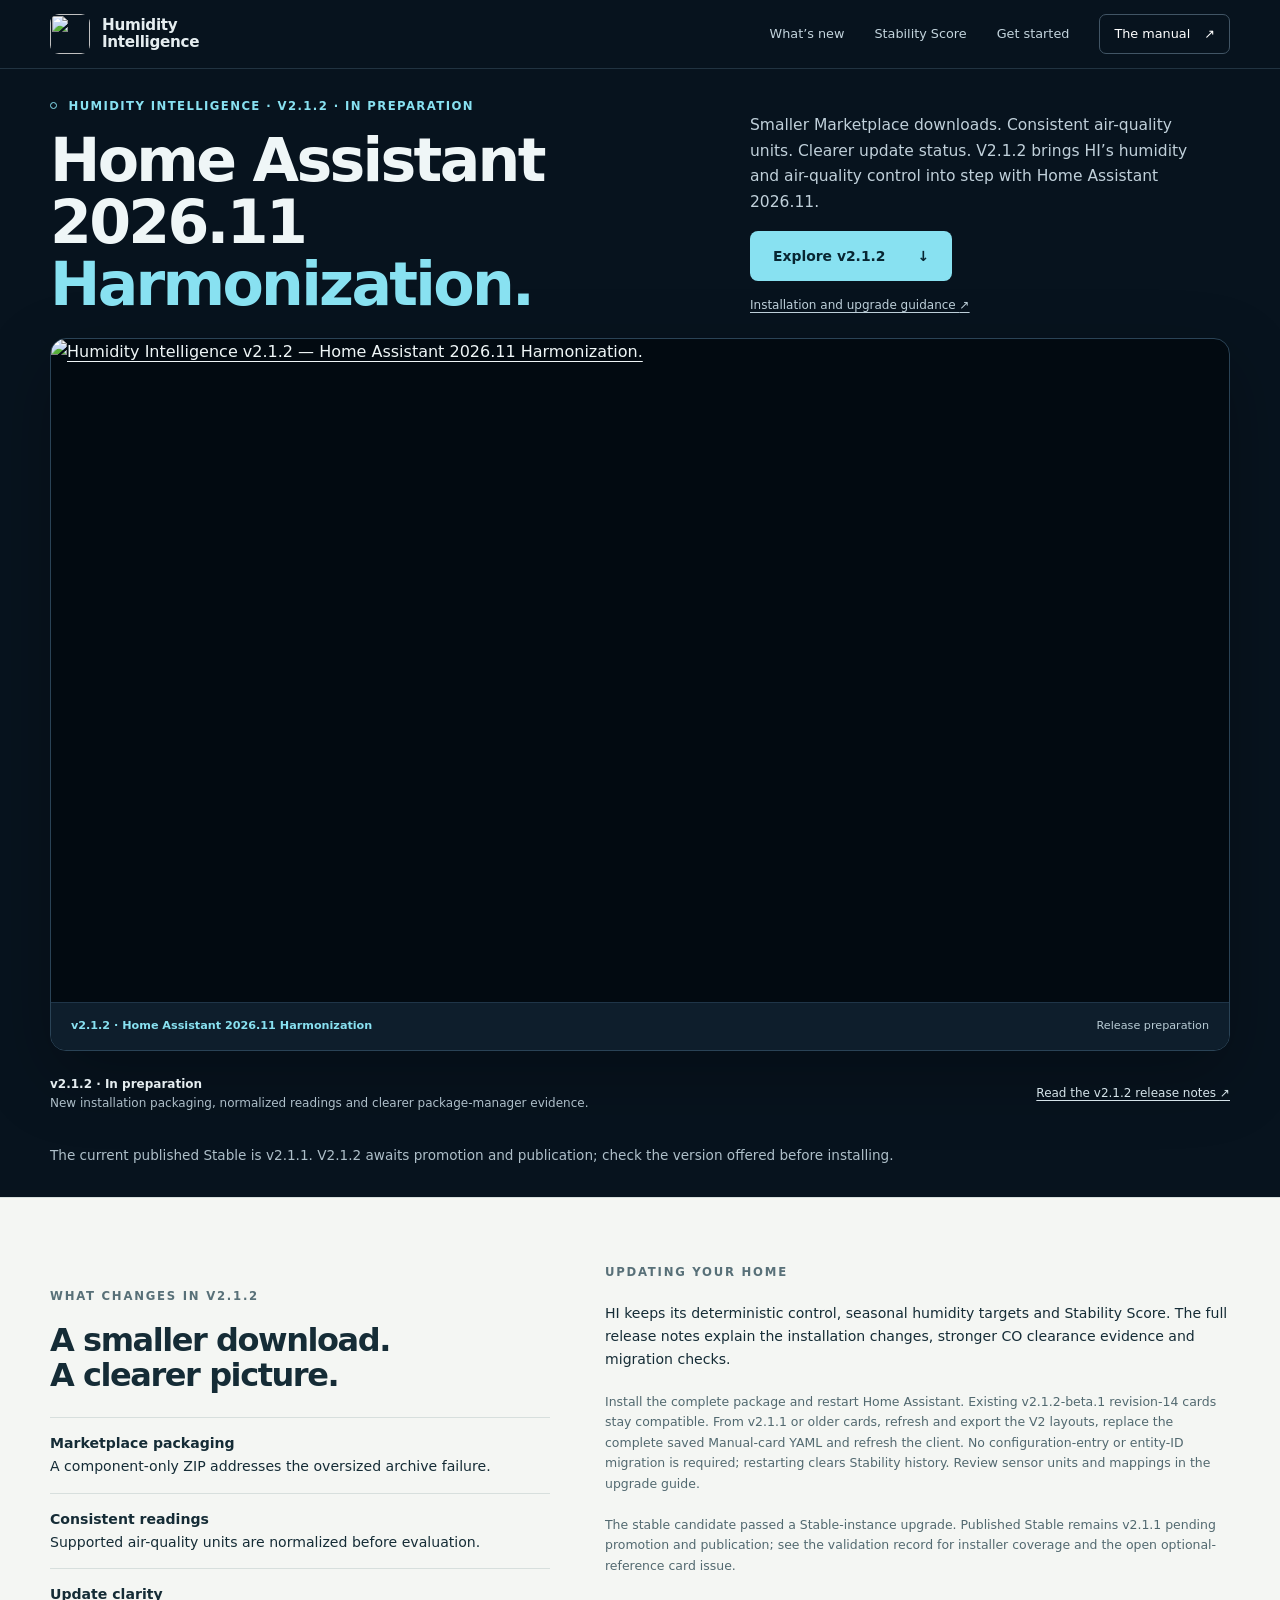
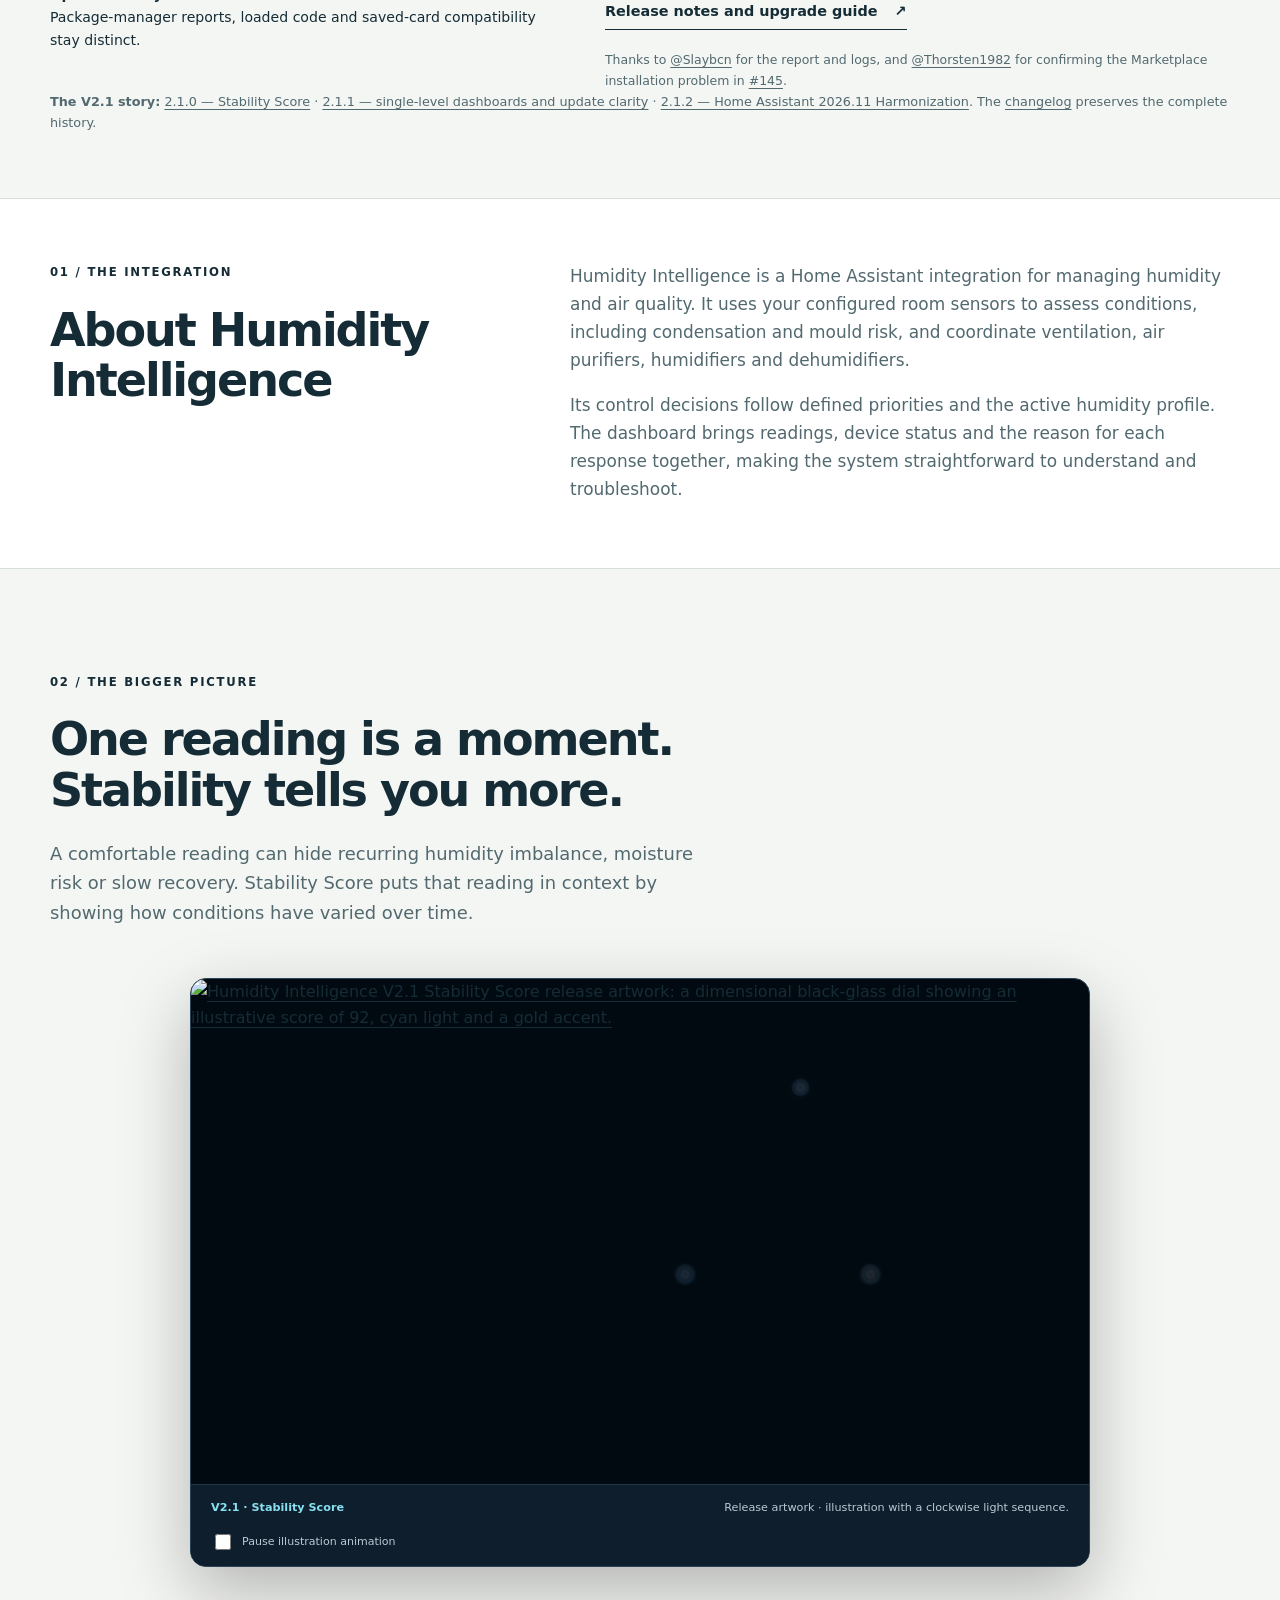
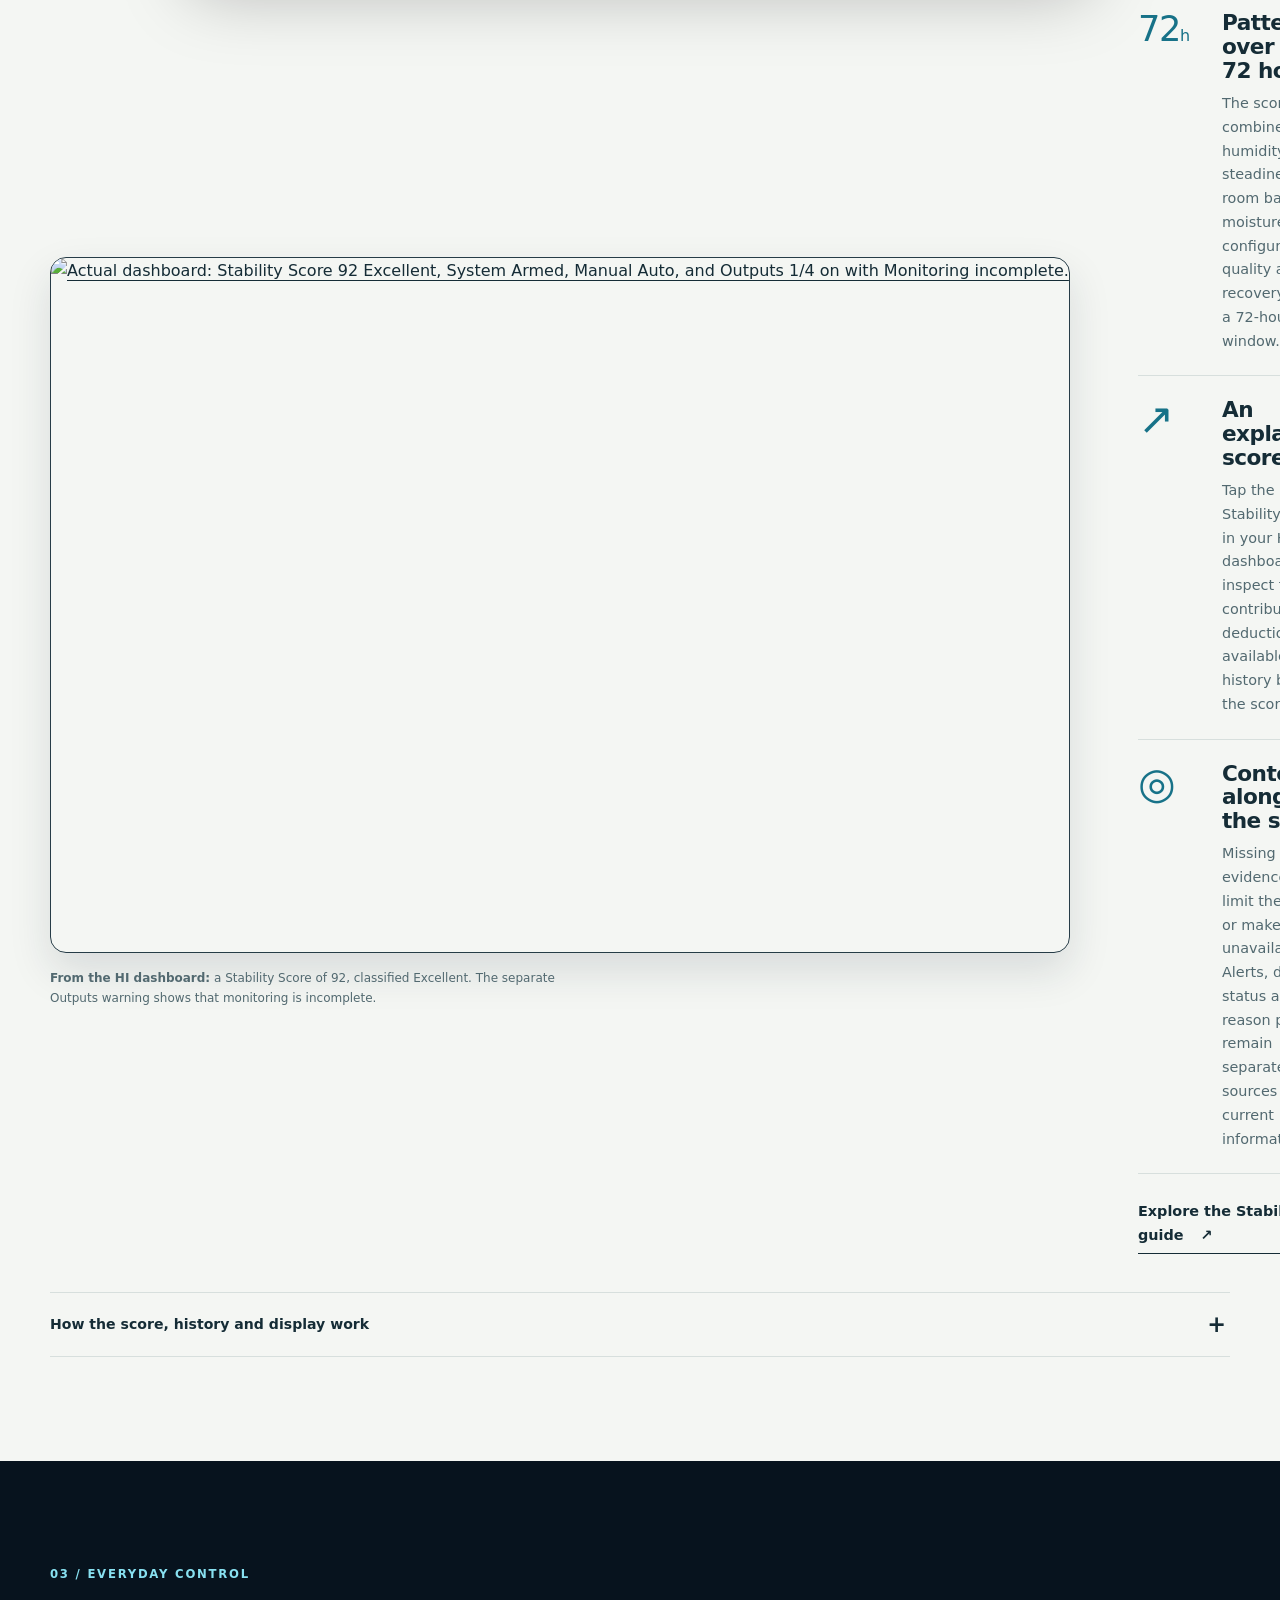
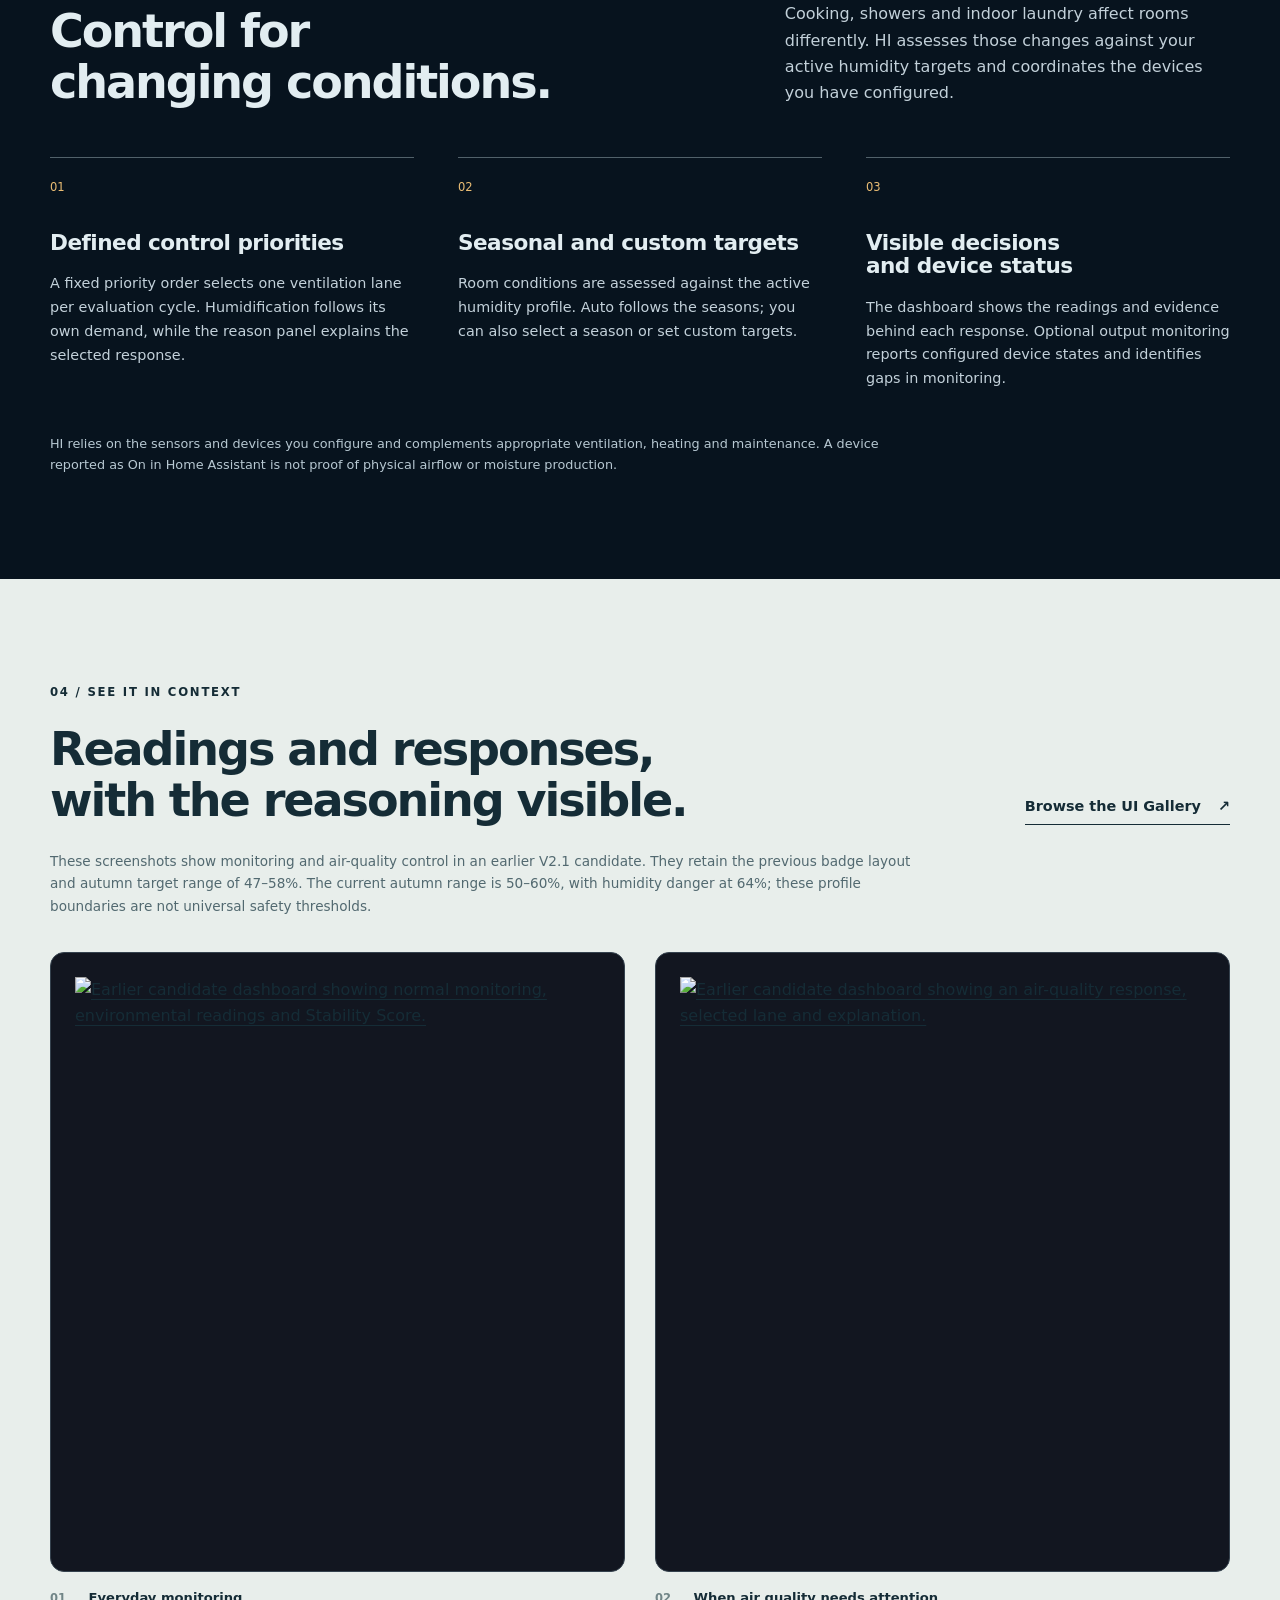
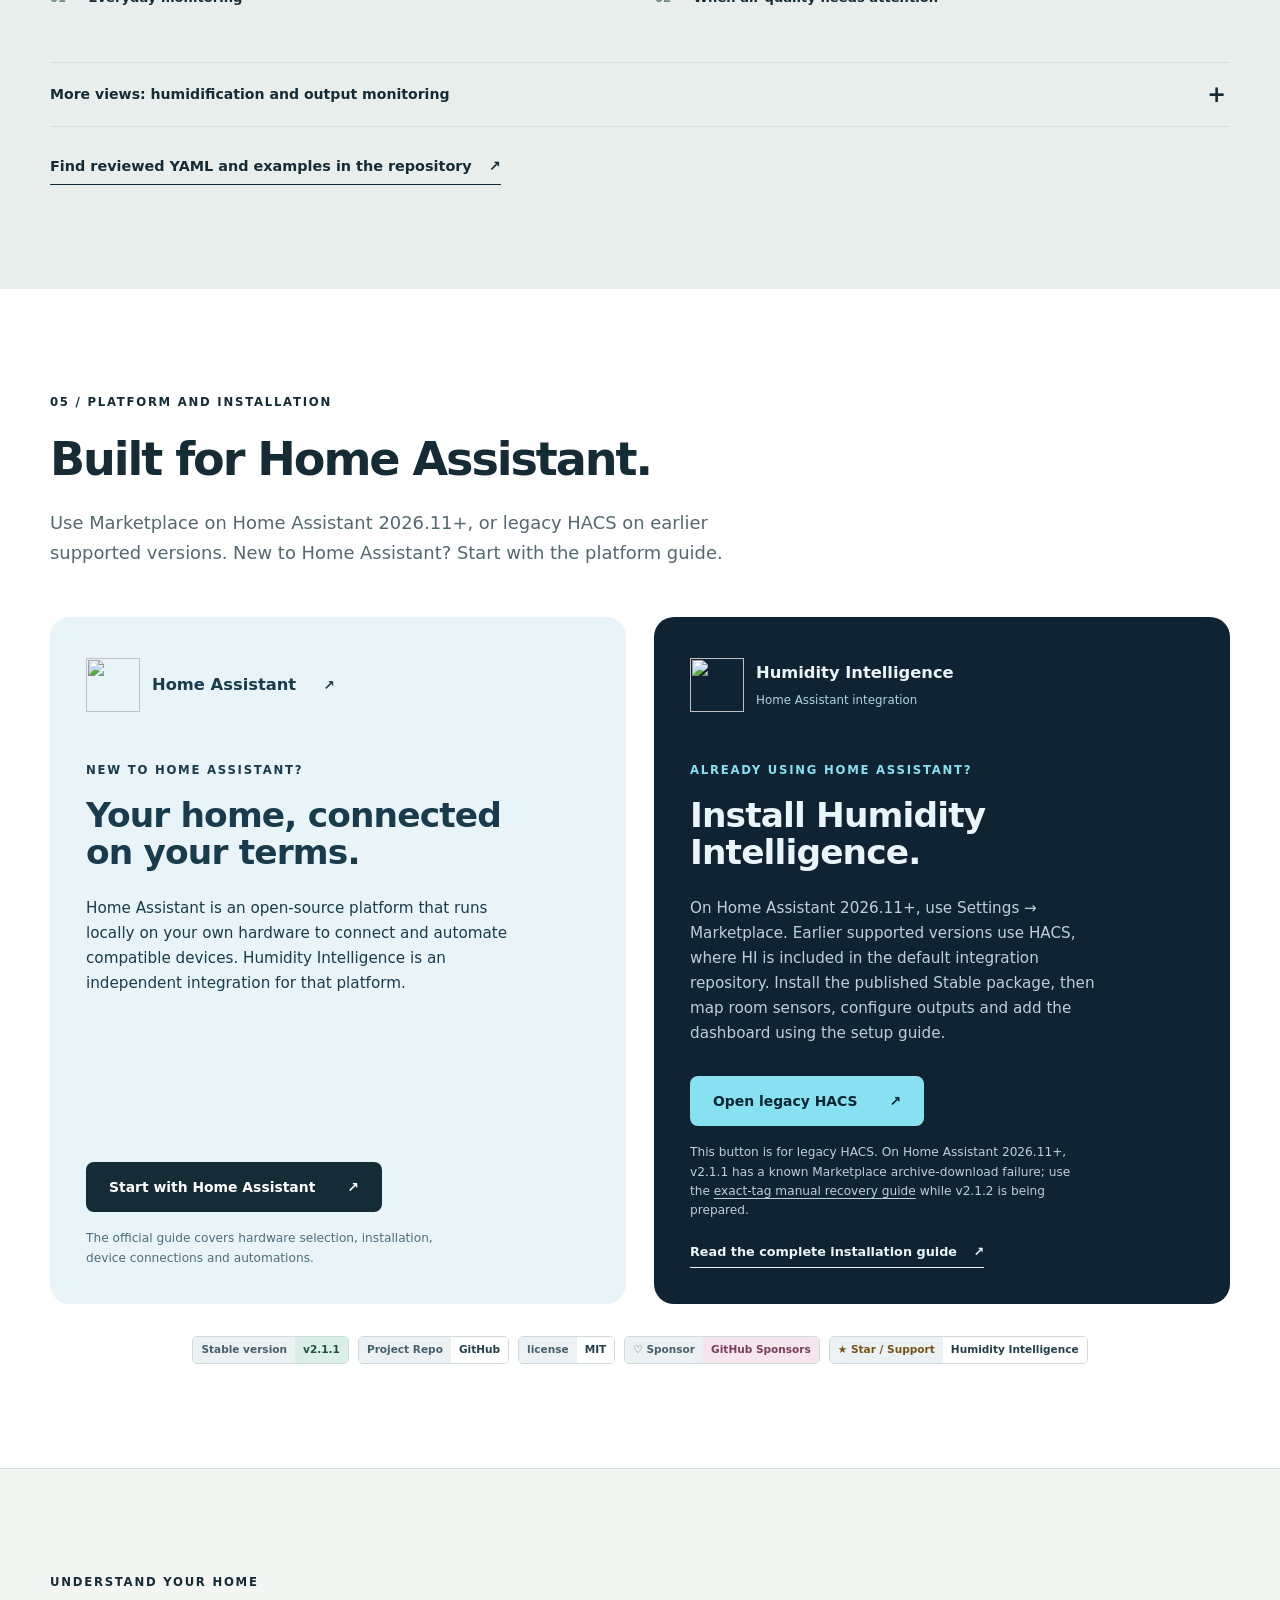
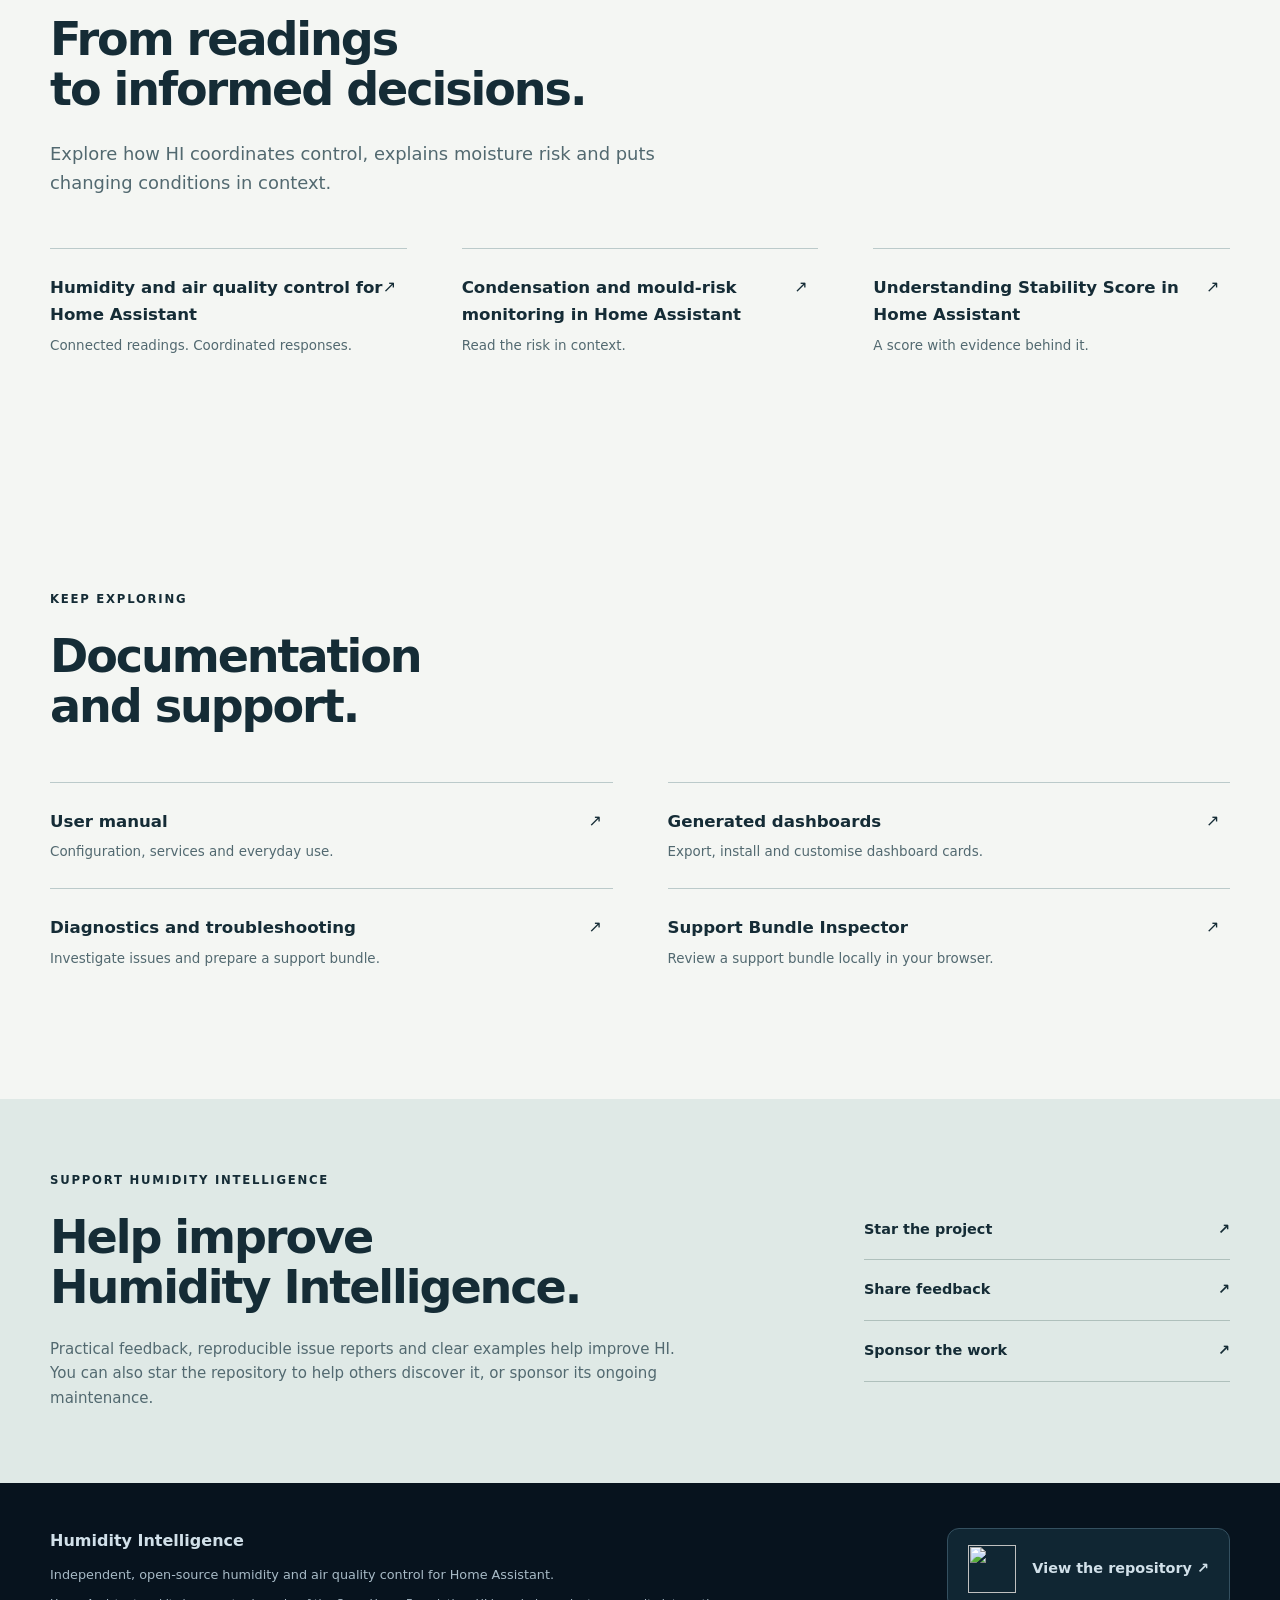
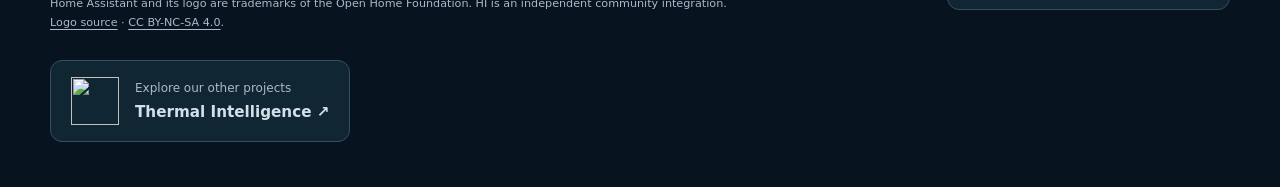
==== site/index.html @ 0187aebb "Lead v2.1.2 Harmonization and record legacy installer evidence" ====
<!doctype html>
<html lang="en">
  <head>
    <meta charset="utf-8">
    <meta name="viewport" content="width=device-width, initial-scale=1">
    <title>Humidity Intelligence | Humidity and Air Quality Control for Home Assistant</title>
    <meta
      name="description"
      content="Humidity Intelligence coordinates humidity and air quality control for Home Assistant. Explore v2.1.2: Home Assistant 2026.11 Harmonization."
    >
    <meta name="robots" content="index,follow">
    <link rel="canonical" href="https://senyo888.github.io/humidity-intelligence/">
    <meta property="og:site_name" content="Humidity Intelligence">
    <meta property="og:type" content="website">
    <meta property="og:title" content="Humidity Intelligence | Humidity and Air Quality Control for Home Assistant">
    <meta
      property="og:description"
      content="Humidity Intelligence coordinates humidity and air quality control for Home Assistant. Explore v2.1.2: Home Assistant 2026.11 Harmonization."
    >
    <meta property="og:url" content="https://senyo888.github.io/humidity-intelligence/">
    <meta property="og:image" content="https://senyo888.github.io/humidity-intelligence/assets/header.png">
    <meta name="twitter:card" content="summary_large_image">
    <meta name="twitter:title" content="Humidity Intelligence | Humidity and Air Quality Control for Home Assistant">
    <meta
      name="twitter:description"
      content="Humidity Intelligence coordinates humidity and air quality control for Home Assistant. Explore v2.1.2: Home Assistant 2026.11 Harmonization."
    >
    <meta name="twitter:image" content="https://senyo888.github.io/humidity-intelligence/assets/header.png">
    <link rel="icon" href="assets/logo.png" type="image/png">
    <link rel="stylesheet" href="styles.css">
    <script type="application/ld+json">
      {
        "@context": "https://schema.org",
        "@graph": [
          {
            "@type": "WebSite",
            "name": "Humidity Intelligence",
            "url": "https://senyo888.github.io/humidity-intelligence/",
            "description": "Humidity Intelligence coordinates humidity and air quality control for Home Assistant. Explore v2.1.2: Home Assistant 2026.11 Harmonization.",
            "publisher": {
              "@type": "Organization",
              "name": "Humidity Intelligence"
            },
            "sameAs": [
              "https://github.com/senyo888/Humidity-Intelligence",
              "https://github.com/senyo888/Humidity-Intelligence/wiki"
            ]
          },
          {
            "@type": "SoftwareSourceCode",
            "name": "Humidity Intelligence",
            "codeRepository": "https://github.com/senyo888/Humidity-Intelligence",
            "url": "https://senyo888.github.io/humidity-intelligence/",
            "runtimePlatform": "Home Assistant",
            "programmingLanguage": "Python",
            "applicationCategory": "Home Assistant custom integration",
            "license": "https://github.com/senyo888/Humidity-Intelligence/blob/main/LICENSE"
          }
        ]
      }
    </script>
  </head>
  <body>
    <a class="skip-link" href="#main">Skip to content</a>
    <header class="site-header">
      <nav class="site-nav wrap" aria-label="Primary navigation">
        <a class="brand" href="#main" aria-label="Humidity Intelligence home">
          <img src="assets/logo.png" width="40" height="40" alt=""><span>Humidity<br>Intelligence</span>
        </a>
        <div class="nav-links">
          <a href="#harmonization">What’s new</a><a href="#stability">Stability Score</a><a href="#start">Get started</a>
          <a class="nav-guide" href="https://github.com/senyo888/Humidity-Intelligence/wiki">The manual <span aria-hidden="true">↗</span></a>
        </div>
      </nav>
    </header>
    <main id="main">
      <section class="hero" aria-labelledby="hero-title">
        <div class="wrap">
          <div class="hero-intro">
            <div><p class="eyebrow"><span class="status-dot" aria-hidden="true"></span> Humidity Intelligence · v2.1.2 · In preparation</p>
              <h1 id="hero-title">Home Assistant<br>2026.11<br><em>Harmonization.</em></h1></div>
            <div class="hero-lede">
              <p>Smaller Marketplace downloads. Consistent air-quality units. Clearer update status. V2.1.2 brings HI’s humidity and air-quality control into step with Home Assistant 2026.11.</p>
              <a class="button primary" href="#harmonization">Explore v2.1.2 <span aria-hidden="true">↓</span></a>
              <a class="hero-install" href="#start">Installation and upgrade guidance <span aria-hidden="true">↗</span></a>
            </div>
          </div>
          <figure class="release-art harmonization-art">
            <a href="assets/release_banner/v2.1.2_release.png" aria-label="View the v2.1.2 Harmonization release artwork"><img src="assets/release_banner/v2.1.2_release.png" width="1672" height="941" fetchpriority="high" alt="Humidity Intelligence v2.1.2 — Home Assistant 2026.11 Harmonization."></a>
            <figcaption><span>v2.1.2 · Home Assistant 2026.11 Harmonization</span><span>Release preparation</span></figcaption>
          </figure>
          <div class="release-status">
            <p><strong>v2.1.2 · In preparation</strong><br>New installation packaging, normalized readings and clearer package-manager evidence.</p>
            <a href="https://github.com/senyo888/humidity-intelligence/blob/senyo888-patch-1/docs/releases/v2.1.2.md">Read the v2.1.2 release notes <span aria-hidden="true">↗</span></a>
          </div>
          <p class="candidate-note">The current published Stable is v2.1.1. V2.1.2 awaits promotion and publication; check the version offered before installing.</p>
        </div>
      </section>

      <section class="stable-section section" id="harmonization" aria-labelledby="release-title"><div class="wrap stable-grid">
        <div class="harmonization-points">
          <p class="eyebrow">What changes in v2.1.2</p>
          <h2 id="release-title">A smaller download.<br>A clearer picture.</h2>
          <ul><li><strong>Marketplace packaging</strong><br>A component-only ZIP addresses the oversized archive failure.</li><li><strong>Consistent readings</strong><br>Supported air-quality units are normalized before evaluation.</li><li><strong>Update clarity</strong><br>Package-manager reports, loaded code and saved-card compatibility stay distinct.</li></ul>
        </div>
        <div><p class="eyebrow">Updating your home</p>
          <p>HI keeps its deterministic control, seasonal humidity targets and Stability Score. The full release notes explain the installation changes, stronger CO clearance evidence and migration checks.</p>
          <p class="context-note">Install the complete package and restart Home Assistant. Existing v2.1.2-beta.1 revision-14 cards stay compatible. From v2.1.1 or older cards, refresh and export the V2 layouts, replace the complete saved Manual-card YAML and refresh the client. No configuration-entry or entity-ID migration is required; restarting clears Stability history. Review sensor units and mappings in the upgrade guide.</p>
          <p class="context-note">The stable candidate passed a Stable-instance upgrade. Published Stable remains v2.1.1 pending promotion and publication; see the validation record for installer coverage and the open optional-reference card issue.</p>
          <a class="text-link" href="https://github.com/senyo888/humidity-intelligence/blob/senyo888-patch-1/docs/releases/v2.1.2.md">Release notes and upgrade guide <span aria-hidden="true">↗</span></a>
          <p class="context-note">Thanks to <a href="https://github.com/Slaybcn">@Slaybcn</a> for the report and logs, and <a href="https://github.com/Thorsten1982">@Thorsten1982</a> for confirming the Marketplace installation problem in <a href="https://github.com/senyo888/humidity-intelligence/issues/145">#145</a>.</p>
        </div>
      </div><div class="wrap">
        <p class="context-note"><strong>The V2.1 story:</strong> <a href="https://github.com/senyo888/humidity-intelligence/releases/tag/v2.1.0">2.1.0 — Stability Score</a> · <a href="https://github.com/senyo888/humidity-intelligence/releases/tag/v2.1.1">2.1.1 — single-level dashboards and update clarity</a> · <a href="https://github.com/senyo888/humidity-intelligence/blob/senyo888-patch-1/docs/releases/v2.1.2.md">2.1.2 — Home Assistant 2026.11 Harmonization</a>. The <a href="https://github.com/senyo888/humidity-intelligence/blob/main/CHANGELOG.md">changelog</a> preserves the complete history.</p>
      </div></section>

      <section class="about-section section" id="about" aria-labelledby="about-title">
        <div class="wrap about-grid">
          <div><p class="eyebrow">01 / The integration</p><h2 id="about-title">About Humidity Intelligence</h2></div>
          <div class="about-copy">
            <p>Humidity Intelligence is a Home Assistant integration for managing humidity and air quality. It uses your configured room sensors to assess conditions, including condensation and mould risk, and coordinate ventilation, air purifiers, humidifiers and dehumidifiers.</p>
            <p>Its control decisions follow defined priorities and the active humidity profile. The dashboard brings readings, device status and the reason for each response together, making the system straightforward to understand and troubleshoot.</p>
          </div>
        </div>
      </section>

      <section class="stability-section section" id="stability" aria-labelledby="stability-title">
        <div class="wrap">
          <div class="section-heading"><p class="eyebrow">02 / The bigger picture</p><h2 id="stability-title">One reading is a moment.<br>Stability tells you more.</h2>
            <p class="section-lede">A comfortable reading can hide recurring humidity imbalance, moisture risk or slow recovery. Stability Score puts that reading in context by showing how conditions have varied over time.</p></div>
          <figure class="release-art stability-art">
            <div class="art-stage"><a href="assets/release_banner/v2.1_release.png" aria-label="View the full V2.1 Stability Score release artwork">
              <img src="assets/release_banner/v2.1_release.png" width="1672" height="941" loading="lazy" alt="Humidity Intelligence V2.1 Stability Score release artwork: a dimensional black-glass dial showing an illustrative score of 92, cyan light and a gold accent.">
            </a>
              <svg class="led-layer" viewBox="0 0 1672 941" aria-hidden="true" focusable="false">
                <defs><radialGradient id="led-socket"><stop offset="0" stop-color="#07111b"/><stop offset=".6" stop-color="#101c29"/><stop offset="1" stop-color="#183445" stop-opacity="0"/></radialGradient></defs>
                <circle class="led-cover" cx="1135" cy="202" r="18"/><circle class="led-cover" cx="1265" cy="550" r="21"/><circle class="led-cover" cx="920" cy="550" r="21"/>
                <circle class="led led-top" cx="1135" cy="202" r="8"/>
                <circle class="led led-right" cx="1265" cy="550" r="8"/>
                <circle class="led led-left" cx="920" cy="550" r="8"/>
              </svg>
            </div>
            <figcaption><span>V2.1 · Stability Score</span><span>Release artwork · illustration with a clockwise light sequence.</span></figcaption>
            <label class="motion-control"><input type="checkbox" class="pause-motion"> Pause illustration animation</label>
          </figure>
          <div class="stability-grid">
            <figure class="product-capture">
              <a href="assets/ui/v2.1/stability-score-92.png" aria-label="Open the genuine Stability Score dashboard capture"><img src="assets/ui/v2.1/stability-score-92.png" width="1020" height="696" loading="lazy" alt="Actual dashboard: Stability Score 92 Excellent, System Armed, Manual Auto, and Outputs 1/4 on with Monitoring incomplete."></a>
              <figcaption><strong>From the HI dashboard:</strong> a Stability Score of 92, classified Excellent. The separate Outputs warning shows that monitoring is incomplete.</figcaption>
            </figure>
            <div class="benefit-list">
              <article><span class="benefit-number">72<span>h</span></span><div><h3>Patterns over 72 hours</h3><p>The score combines humidity, steadiness, room balance, moisture risk, configured air quality and recovery across a 72-hour window.</p></div></article>
              <article><span class="benefit-symbol" aria-hidden="true">↗</span><div><h3>An explained score</h3><p>Tap the Stability badge in your HI dashboard to inspect the contributions, deductions and available history behind the score.</p></div></article>
              <article><span class="benefit-symbol" aria-hidden="true">◎</span><div><h3>Context alongside the score</h3><p>Missing evidence can limit the score or make it unavailable. Alerts, device status and the reason panel remain separate sources of current information.</p></div></article>
              <a class="text-link" href="https://github.com/senyo888/humidity-intelligence/wiki/Stability-Score">Explore the Stability guide <span aria-hidden="true">↗</span></a>
            </div>
          </div>
          <details class="technical-note"><summary>How the score, history and display work</summary><div class="detail-body">
            <p>Stability is observational: it does not select control lanes or write outputs. Existing priority rules determine the control response. The score requires sufficient valid history and usable current evidence. Restarting or reloading the integration clears that history and starts collection again.</p>
            <p>The badge's recent-change arc compares the current score with a reference from within the past 60 minutes. This is separate from the 72-hour score and the history recorded at ten-minute intervals. LED colour reflects the most recent update, which may differ from the overall direction shown by the arc.</p>
            <p>Press and hold the Stability badge to display Disabled; repeat to restore the normal display. This saved preference affects presentation only: calculation, history and control continue. Each environmental badge uses its own recorded source.</p>
          </div></details>
        </div>
      </section>

      <section class="everyday section" id="inside" aria-labelledby="inside-title">
        <div class="wrap">
          <div class="everyday-intro"><div><p class="eyebrow">03 / Everyday control</p><h2 id="inside-title">Control for<br>changing conditions.</h2></div>
            <p>Cooking, showers and indoor laundry affect rooms differently. HI assesses those changes against your active humidity targets and coordinates the devices you have configured.</p></div>
          <div class="feature-grid">
            <article><span class="feature-index">01</span><h3>Defined control priorities</h3><p>A fixed priority order selects one ventilation lane per evaluation cycle. Humidification follows its own demand, while the reason panel explains the selected response.</p></article>
            <article><span class="feature-index">02</span><h3>Seasonal and custom targets</h3><p>Room conditions are assessed against the active humidity profile. Auto follows the seasons; you can also select a season or set custom targets.</p></article>
            <article><span class="feature-index">03</span><h3>Visible decisions and device status</h3><p>The dashboard shows the readings and evidence behind each response. Optional output monitoring reports configured device states and identifies gaps in monitoring.</p></article>
          </div>
          <p class="context-note">HI relies on the sensors and devices you configure and complements appropriate ventilation, heating and maintenance. A device reported as On in Home Assistant is not proof of physical airflow or moisture production.</p>
        </div>
      </section>

      <section class="gallery section" aria-labelledby="gallery-title">
        <div class="wrap">
          <div class="gallery-heading"><div><p class="eyebrow">04 / See it in context</p><h2 id="gallery-title">Readings and responses,<br>with the reasoning visible.</h2></div><a class="text-link" href="https://github.com/senyo888/Humidity-Intelligence/wiki/UI-Gallery">Browse the UI Gallery <span aria-hidden="true">↗</span></a></div>
          <p class="gallery-note">These screenshots show monitoring and air-quality control in an earlier V2.1 candidate. They retain the previous badge layout and autumn target range of 47–58%. The current autumn range is 50–60%, with humidity danger at 64%; these profile boundaries are not universal safety thresholds.</p>
          <div class="screenshot-grid">
            <figure><a href="assets/ui/v2.1/normal-monitoring.png"><img src="assets/ui/v2.1/normal-monitoring.png" width="1206" height="2166" loading="lazy" alt="Earlier candidate dashboard showing normal monitoring, environmental readings and Stability Score."></a><figcaption><span>01</span> Everyday monitoring</figcaption></figure>
            <figure><a href="assets/ui/v2.1/air-quality-response.png"><img src="assets/ui/v2.1/air-quality-response.png" width="1194" height="2256" loading="lazy" alt="Earlier candidate dashboard showing an air-quality response, selected lane and explanation."></a><figcaption><span>02</span> When air quality needs attention</figcaption></figure>
          </div>
          <details class="technical-note"><summary>More views: humidification and output monitoring</summary><div class="detail-body screenshot-grid">
            <figure><a href="assets/ui/v2.1/humidification-active.png"><img src="assets/ui/v2.1/humidification-active.png" width="1206" height="2243" loading="lazy" alt="Earlier candidate capture: humidification active while ventilation remains Normal."></a><figcaption>Humidification follows its own demand.</figcaption></figure>
            <figure><a href="assets/ui/v2.1/output-monitoring-summary.png"><img class="output-summary" src="assets/ui/v2.1/output-monitoring-summary.png" width="1206" height="1043" loading="lazy" alt="Earlier candidate capture of the configured output-monitoring summary."></a><figcaption>Optional monitoring reports device states from Home Assistant and identifies missing evidence. Physical operation requires separate confirmation. This capture retains earlier readings and layout.</figcaption></figure>
          </div></details>
          <a class="text-link gallery-source" href="https://github.com/senyo888/Humidity-Intelligence/tree/main/ui-gallery">Find reviewed YAML and examples in the repository <span aria-hidden="true">↗</span></a>
        </div>
      </section>

      <section class="start-section section" id="start" aria-labelledby="start-title">
        <div class="wrap"><div class="section-heading"><p class="eyebrow">05 / Platform and installation</p><h2 id="start-title">Built for Home Assistant.</h2><p class="section-lede">Use Marketplace on Home Assistant 2026.11+, or legacy HACS on earlier supported versions. New to Home Assistant? Start with the platform guide.</p></div>
          <div class="start-grid">
            <article class="start-card newcomer">
              <a class="ha-brand" href="https://www.home-assistant.io/" aria-label="Discover Home Assistant"><img src="assets/site/home-assistant-logo.svg" width="64" height="64" loading="lazy" alt=""><span>Home Assistant</span><span aria-hidden="true">↗</span></a>
              <p class="eyebrow">New to Home Assistant?</p><h3>Your home, connected<br>on your terms.</h3>
              <p>Home Assistant is an open-source platform that runs locally on your own hardware to connect and automate compatible devices. Humidity Intelligence is an independent integration for that platform.</p>
              <a class="button dark" href="https://www.home-assistant.io/getting-started/">Start with Home Assistant <span aria-hidden="true">↗</span></a>
              <p class="card-footnote">The official guide covers hardware selection, installation, device connections and automations.</p>
            </article>
            <article class="start-card existing">
              <div class="hi-brand"><img src="assets/logo.png" width="54" height="54" loading="lazy" alt=""><span>Humidity Intelligence<small>Home Assistant integration</small></span></div>
              <p class="eyebrow">Already using Home Assistant?</p><h3>Install Humidity<br>Intelligence.</h3>
              <p>On Home Assistant 2026.11+, use Settings → Marketplace. Earlier supported versions use HACS, where HI is included in the default integration repository. Install the published Stable package, then map room sensors, configure outputs and add the dashboard using the setup guide.</p>
              <a class="button primary" href="https://my.home-assistant.io/redirect/hacs_repository/?owner=senyo888&amp;repository=humidity-intelligence&amp;category=integration">Open legacy HACS <span aria-hidden="true">↗</span></a>
              <p class="card-footnote">This button is for legacy HACS. On Home Assistant 2026.11+, v2.1.1 has a known Marketplace archive-download failure; use the <a href="https://github.com/senyo888/humidity-intelligence/blob/senyo888-patch-1/docs/release-packaging.md#earlier-versions-and-current-evidence-limits">exact-tag manual recovery guide</a> while v2.1.2 is being prepared.</p>
              <a class="text-link" href="https://github.com/senyo888/Humidity-Intelligence#installation">Read the complete installation guide <span aria-hidden="true">↗</span></a>
            </article>
          </div>
          <div class="project-badges"><div class="release-badges" aria-label="Project and release links">
              <a class="release-badge badge-release" href="https://github.com/senyo888/Humidity-Intelligence/releases" aria-label="Humidity Intelligence v2.1.1 Stable release notes"><span class="badge-key">Stable version</span><span class="badge-value">v2.1.1</span></a>
              <a class="release-badge badge-repo" href="https://github.com/senyo888/Humidity-Intelligence" aria-label="Humidity Intelligence project repository on GitHub"><span class="badge-key">Project Repo</span><span class="badge-value">GitHub</span></a>
              <a class="release-badge badge-license" href="https://github.com/senyo888/Humidity-Intelligence/blob/main/LICENSE" aria-label="Humidity Intelligence MIT license"><span class="badge-key">license</span><span class="badge-value">MIT</span></a>
              <a class="release-badge badge-sponsor" href="https://github.com/sponsors/senyo888" aria-label="Sponsor Humidity Intelligence through GitHub Sponsors"><span class="badge-key">♡ Sponsor</span><span class="badge-value">GitHub Sponsors</span></a>
              <a class="release-badge badge-star" href="https://github.com/senyo888/humidity-intelligence" aria-label="Star or support Humidity Intelligence on GitHub"><span class="badge-key">★ Star / Support</span><span class="badge-value">Humidity Intelligence</span></a>
            </div></div>
        </div>
      </section>



      <section class="resources section guide-index" id="guides" aria-labelledby="guides-title"><div class="wrap">
        <div class="section-heading"><p class="eyebrow">Understand your home</p><h2 id="guides-title">From readings<br>to informed decisions.</h2><p class="section-lede">Explore how HI coordinates control, explains moisture risk and puts changing conditions in context.</p></div>
        <div class="resource-grid guide-cards">
          <a href="guides/humidity-air-quality-control/"><span>Humidity and air quality control for Home Assistant</span><small>Connected readings. Coordinated responses.</small><b aria-hidden="true">↗</b></a>
          <a href="guides/condensation-mould-risk/"><span>Condensation and mould-risk monitoring in Home Assistant</span><small>Read the risk in context.</small><b aria-hidden="true">↗</b></a>
          <a href="guides/stability-score/"><span>Understanding Stability Score in Home Assistant</span><small>A score with evidence behind it.</small><b aria-hidden="true">↗</b></a>
        </div>
      </div></section>

      <section class="resources section" aria-labelledby="resources-title"><div class="wrap">
        <div class="section-heading"><p class="eyebrow">Keep exploring</p><h2 id="resources-title">Documentation<br>and support.</h2></div>
        <div class="resource-grid">
          <a href="https://github.com/senyo888/Humidity-Intelligence/wiki"><span>User manual</span><small>Configuration, services and everyday use.</small><b aria-hidden="true">↗</b></a>
          <a href="https://github.com/senyo888/Humidity-Intelligence/wiki/Generated-Dashboards"><span>Generated dashboards</span><small>Export, install and customise dashboard cards.</small><b aria-hidden="true">↗</b></a>
          <a href="https://github.com/senyo888/Humidity-Intelligence/wiki/Diagnostics-and-Support-Bundle"><span>Diagnostics and troubleshooting</span><small>Investigate issues and prepare a support bundle.</small><b aria-hidden="true">↗</b></a>
          <a href="inspector/"><span>Support Bundle Inspector</span><small>Review a support bundle locally in your browser.</small><b aria-hidden="true">↗</b></a>
        </div>
      </div></section>

      <section class="support-section section" id="support" aria-labelledby="support-title"><div class="wrap support-grid">
        <div><p class="eyebrow">Support Humidity Intelligence</p><h2 id="support-title">Help improve<br>Humidity Intelligence.</h2><p>Practical feedback, reproducible issue reports and clear examples help improve HI. You can also star the repository to help others discover it, or sponsor its ongoing maintenance.</p></div>
        <div class="support-actions"><a href="https://github.com/senyo888/Humidity-Intelligence">Star the project <span aria-hidden="true">↗</span></a><a href="https://github.com/senyo888/Humidity-Intelligence/issues/new/choose">Share feedback <span aria-hidden="true">↗</span></a><a href="https://github.com/sponsors/senyo888">Sponsor the work <span aria-hidden="true">↗</span></a></div>
      </div></section>
    </main>
    <footer class="site-footer"><div class="wrap footer-inner"><div><strong>Humidity Intelligence</strong><p>Independent, open-source humidity and air quality control for Home Assistant.</p><p class="trademark">Home Assistant and its logo are trademarks of the Open Home Foundation. HI is an independent community integration. <a href="https://github.com/home-assistant/assets/tree/master/logo">Logo source</a> · <a href="https://creativecommons.org/licenses/by-nc-sa/4.0/">CC BY-NC-SA 4.0</a>.</p></div><a class="footer-card repository-link" href="https://github.com/senyo888/Humidity-Intelligence"><img src="assets/logo.png" alt="" width="48" height="48" loading="lazy"><span>View the repository <span aria-hidden="true">↗</span></span></a></div>
      <div class="wrap footer-projects">
        <a class="footer-card companion-project" href="https://senyo888.github.io/thermal-intelligence/">
          <img src="assets/site/thermal-intelligence-logo-96.png" alt="" width="48" height="48" loading="lazy">
          <span><small>Explore our other projects</small><strong>Thermal Intelligence <span aria-hidden="true">↗</span></strong></span>
        </a>
      </div>
    </footer>
  </body>
</html>
---- site/styles.css ----
:root {
  color-scheme:light;
  --ink:#152c36;
  --muted:#526970;
  --paper:#f4f6f3;
  --white:#fff;
  --night:#07131e;
  --night-soft:#102332;
  --cyan:#88e1f1;
  --gold:#eabd74;
  --line:#d7dfdd;
  --radius:20px;
  --width:1180px;
}

* {
  box-sizing:border-box;
}

html {
  scroll-behavior:smooth;
  scroll-padding-top:108px;
}

body {
  margin:0;
  background:var(--paper);
  color:var(--ink);
  font-family:Inter,ui-sans-serif,system-ui,-apple-system,BlinkMacSystemFont,"Segoe UI",sans-serif;
  line-height:1.65;
  -webkit-font-smoothing:antialiased;
}

a {
  color:inherit;
  text-underline-offset:.24em;
}

img {
  display:block;
  max-width:100%;
  height:auto;
}

figure {
  margin:0;
}

h1,h2,h3,p {
  margin:0;
}

h1,h2,h3 {
  line-height:1.09;
  letter-spacing:-.045em;
  text-wrap:balance;
}

h2 {
  font-size:clamp(2rem,3.6vw,3.4rem);
  font-weight:620;
}

h3 {
  font-size:1.35rem;
  font-weight:650;
  letter-spacing:-.025em;
}

p+p {
  margin-top:1em;
}

button,a,summary {
  -webkit-tap-highlight-color:transparent;
}

a:focus-visible,summary:focus-visible {
  outline:3px solid #b67920;
  outline-offset:6px;
  border-radius:3px;
}

.hero a:focus-visible,.site-header a:focus-visible,.existing a:focus-visible,.everyday a:focus-visible,.site-footer a:focus-visible {
  outline-color:var(--gold);
}

.wrap {
  width:min(var(--width),calc(100% - 80px));
  margin-inline:auto;
}

.section {
  padding-block:104px;
}

.eyebrow {
  font-size:.73rem;
  letter-spacing:.15em;
  text-transform:uppercase;
  font-weight:750;
  margin-bottom:22px;
}

.section-heading {
  max-width:810px;
  margin-bottom:50px;
}

.section-lede {
  font-size:1.12rem;
  max-width:680px;
  margin-top:24px;
  color:var(--muted);
}

.text-link {
  font-weight:700;
  font-size:.9rem;
  text-decoration:none;
  border-bottom:1px solid currentColor;
  padding-bottom:5px;
  display:inline-block;
}

.text-link span {
  display:inline-block;
  margin-left:12px;
}

.text-link:hover {
  color:#067189;
}

.button {
  display:inline-flex;
  align-items:center;
  justify-content:space-between;
  gap:32px;
  min-height:50px;
  padding:12px 22px;
  border:1px solid transparent;
  border-radius:8px;
  font-size:.87rem;
  font-weight:750;
  text-decoration:none;
  transition:background .18s,transform .18s;
}

.button:hover {
  transform:translateY(-2px);
}

.primary {
  background:var(--cyan);
  color:#082632;
}

.primary:hover {
  background:#b3f1fb;
}

.dark {
  background:var(--ink);
  color:white;
}

.dark:hover {
  background:#284c5b;
}

.skip-link {
  position:fixed;
  z-index:100;
  left:15px;
  top:10px;
  padding:12px 18px;
  background:white;
  color:var(--night);
  transform:translateY(-180%);
}

.skip-link:focus {
  transform:translateY(0);
}

.site-header {
  background:var(--night);
  color:#e5edf0;
  border-bottom:1px solid #213341;
}

.site-nav {
  display:flex;
  align-items:center;
  justify-content:space-between;
  gap:30px;
  padding-block:14px;
}

.brand {
  display:flex;
  gap:12px;
  align-items:center;
  text-decoration:none;
  font-size:.95rem;
  font-weight:700;
  line-height:1.15;
  letter-spacing:-.02em;
}

.brand img {
  width:40px;
  height:40px;
  border-radius:9px;
}

.nav-links {
  display:flex;
  align-items:center;
  gap:30px;
  font-size:.8rem;
}

.nav-links a {
  text-decoration:none;
  color:#c3d4dd;
}

.nav-links a:hover {
  color:white;
}

.nav-links .nav-guide {
  padding:8px 14px;
  border:1px solid #415565;
  border-radius:7px;
  color:white;
}

.nav-guide span {
  margin-left:10px;
}

.hero {
  background:var(--night);
  color:#eff6f7;
  padding:28px 0 0;
}

.hero-intro {
  display:grid;
  grid-template-columns:1.05fr .8fr;
  gap:70px;
  align-items:end;
  margin-bottom:22px;
}

.hero .eyebrow {
  color:var(--cyan);
  margin-bottom:14px;
  letter-spacing:.12em;
}

.status-dot {
  display:inline-block;
  width:7px;
  height:7px;
  border:1px solid var(--cyan);
  border-radius:100%;
  margin-right:6px;
  vertical-align:1px;
}

.hero h1 {
  font-size:clamp(2.55rem,4.7vw,4.5rem);
  font-weight:640;
  line-height:1.03;
}

.hero h1 em {
  font-style:normal;
  color:var(--cyan);
}

.hero-lede p {
  font-size:.97rem;
  color:#c0d0da;
  max-width:450px;
  line-height:1.65;
}

.hero-lede .button {
  margin-top:16px;
}

.hero-install {
  display:block;
  width:fit-content;
  font-size:.75rem;
  margin-top:15px;
  color:#bdcfd9;
}

.release-art {
  border:1px solid #2a4356;
  border-radius:16px;
  overflow:hidden;
  background:#020a11;
  box-shadow:0 25px 70px #0004;
}

.release-art>a {
  display:block;
}

.release-art img {
  width:100%;
}

.release-art figcaption {
  display:flex;
  gap:20px;
  justify-content:space-between;
  padding:14px 20px;
  font-size:.7rem;
  color:#b8cbd4;
  border-top:1px solid #1f3548;
  background:#0e1e2c;
}

.release-art figcaption span:first-child {
  color:var(--cyan);
  font-weight:650;
}

.release-status {
  padding:24px 0 30px;
  display:flex;
  align-items:center;
  justify-content:space-between;
  gap:25px;
  font-size:.75rem;
  color:#aebfc9;
}

.release-status strong {
  font-weight:650;
  color:#e5edf0;
}

.release-status a {
  white-space:nowrap;
  color:#d5e3e9;
}

.candidate-note {
  max-width:890px;
  padding-bottom:30px;
  font-size:.85rem;
  color:#aebfc9;
}

.candidate-note a {
  color:#d5e3e9;
}

.stability-grid {
  display:grid;
  grid-template-columns:1.12fr 1fr;
  gap:68px;
  align-items:center;
}

.about-section {
  padding-block:64px;
  background:var(--white);
  border-bottom:1px solid var(--line);
}

.about-grid {
  display:grid;
  grid-template-columns:.8fr 1.2fr;
  gap:80px;
  align-items:start;
}

.about-copy {
  color:var(--muted);
  font-size:1.06rem;
}

.product-capture img {
  border-radius:16px;
  box-shadow:0 18px 42px #182b3420;
  border:1px solid #263c47;
}

.product-capture figcaption {
  font-size:.75rem;
  color:var(--muted);
  margin-top:16px;
  max-width:550px;
}

.benefit-list article {
  display:grid;
  grid-template-columns:64px 1fr;
  gap:20px;
  padding:22px 0;
  border-bottom:1px solid var(--line);
}

.benefit-list article:first-child {
  padding-top:0;
}

.benefit-list article p {
  font-size:.9rem;
  color:var(--muted);
  margin-top:10px;
}

.benefit-number,.benefit-symbol {
  font-size:2.2rem;
  font-weight:500;
  line-height:1;
  letter-spacing:-.04em;
  color:#177288;
}

.benefit-number span {
  font-size:1rem;
  letter-spacing:0;
}

.benefit-symbol {
  font-size:2.7rem;
  font-weight:300;
}

.benefit-list .text-link {
  margin-top:26px;
}

.technical-note {
  border-top:1px solid var(--line);
  border-bottom:1px solid var(--line);
  margin-top:38px;
}

.technical-note summary {
  padding:20px 38px 20px 0;
  cursor:pointer;
  position:relative;
  list-style:none;
  font-size:.88rem;
  font-weight:650;
}

.technical-note summary::-webkit-details-marker {
  display:none;
}

.technical-note summary::after {
  content:'+';
  position:absolute;
  right:4px;
  font-size:1.4rem;
  line-height:1;
}

.technical-note[open] summary::after {
  content:'−';
}

.detail-body {
  padding:0 0 25px;
  color:var(--muted);
  font-size:.88rem;
  max-width:950px;
}

.everyday {
  color:#e2edf1;
  background:var(--night) url('assets/site/github-pages-hero.png') right center/cover no-repeat;
}

.everyday .eyebrow {
  color:var(--cyan);
}

.everyday-intro {
  display:grid;
  grid-template-columns:1.15fr .8fr;
  gap:95px;
  align-items:end;
  margin-bottom:50px;
}

.everyday-intro>p {
  color:#c2d0d9;
  font-size:1rem;
}

.feature-grid {
  display:grid;
  grid-template-columns:repeat(3,1fr);
  gap:44px;
}

.feature-grid article {
  padding-top:20px;
  border-top:1px solid #51616a;
}

.feature-index {
  display:block;
  color:var(--gold);
  font-size:.72rem;
  font-variant-numeric:tabular-nums;
  margin-bottom:34px;
}

.feature-grid p {
  font-size:.9rem;
  color:#c3d1da;
  margin-top:18px;
}

.context-note {
  font-size:.8rem;
  color:var(--muted);
}

.everyday .context-note {
  color:#b7c8d2;
  max-width:860px;
  margin-top:42px;
}

.gallery {
  background:#e8eeeb;
}

.gallery-heading {
  display:flex;
  align-items:end;
  justify-content:space-between;
  gap:35px;
}

.gallery-heading .text-link {
  flex-shrink:0;
}

.gallery-note {
  max-width:890px;
  font-size:.85rem;
  color:var(--muted);
  margin:25px 0 35px;
}

.screenshot-grid {
  display:grid;
  grid-template-columns:1fr 1fr;
  gap:30px;
}

.screenshot-grid figure {
  min-width:0;
}

.screenshot-grid a {
  display:block;
  border:1px solid #35424e;
  border-radius:14px;
  overflow:hidden;
  background:#121620;
  padding:24px;
}

.screenshot-grid img {
  width:100%;
  height:570px;
  object-fit:contain;
  object-position:top;
}

.screenshot-grid figcaption {
  font-size:.82rem;
  padding:15px 0;
  color:var(--ink);
  font-weight:550;
}

.screenshot-grid figcaption>span {
  color:#718587;
  font-size:.72rem;
  margin-right:18px;
}

.screenshot-grid .output-summary {
  height:auto;
}

.gallery-source {
  margin-top:28px;
}

.gallery .detail-body {
  max-width:none;
  padding-top:10px;
}

.start-section {
  background:#fff;
}

.start-grid {
  display:grid;
  grid-template-columns:1fr 1fr;
  gap:28px;
}

.start-card {
  padding:36px;
  border-radius:var(--radius);
  display:flex;
  flex-direction:column;
  align-items:flex-start;
}

.newcomer {
  background:#e8f4f8;
  color:#193b4c;
}

.existing {
  background:var(--night-soft);
  color:#eaf5fa;
}

.ha-brand,.hi-brand {
  display:flex;
  gap:12px;
  align-items:center;
  text-decoration:none;
  font-size:1.02rem;
  font-weight:750;
  margin-bottom:44px;
  min-height:64px;
}

.ha-brand img,.hi-brand img {
  width:54px;
  height:54px;
}

.ha-brand span:last-child {
  font-size:.85rem;
  margin-left:15px;
}

.hi-brand small {
  display:block;
  margin-top:4px;
  font-size:.74rem;
  font-weight:500;
  color:#aed4e1;
}

.start-card .eyebrow {
  margin-bottom:16px;
}

.existing .eyebrow {
  color:var(--cyan);
}

.start-card h3 {
  font-size:2.15rem;
  font-weight:600;
  margin-bottom:24px;
}

.start-card>p:not(.eyebrow):not(.card-footnote) {
  font-size:.95rem;
  max-width:430px;
  margin-bottom:30px;
}

.existing>p {
  color:#bdcfda;
}

.start-card .button {
  margin-top:auto;
}

.start-card .card-footnote {
  font-size:.76rem;
  line-height:1.6;
  max-width:385px;
  margin-top:17px;
}

.start-card .text-link {
  margin-top:20px;
  font-size:.8rem;
}

.newcomer .card-footnote {
  color:#4d6e7c;
}

.project-badges {
  margin-top:32px;
}

.release-badges {
  display:flex;
  justify-content:center;
  gap:9px;
  flex-wrap:wrap;
}

.release-badge {
  display:inline-flex;
  align-items:center;
  border:1px solid #cfdadf;
  overflow:hidden;
  border-radius:5px;
  text-decoration:none;
  font-size:.66rem;
  font-weight:650;
  line-height:1.7;
}

.badge-key {
  padding:4px 8px;
  background:#ecf1f3;
  color:#45606c;
}

.badge-value {
  padding:4px 8px;
  background:#fff;
  color:#243f4c;
}

.badge-release .badge-value {
  background:#d9efe7;
  color:#254e42;
}

.badge-sponsor .badge-value {
  background:#f7e5ee;
  color:#75415c;
}

.badge-star .badge-key {
  color:#765318;
}

.stable-section {
  padding-block:65px;
  border-block:1px solid var(--line);
}

.stable-grid {
  display:grid;
  grid-template-columns:.8fr 1fr;
  gap:55px;
  align-items:center;
}

.release-banner {
  width:100%;
  border-radius:12px;
}

.stable-grid h2 {
  font-size:2rem;
}

.stable-grid p:not(.eyebrow) {
  margin-top:20px;
  font-size:.88rem;
}

.stable-grid .context-note {
  font-size:.78rem!important;
}

.stable-grid .eyebrow {
  margin-bottom:17px;
  color:#587078;
}

.stable-grid .text-link {
  margin-top:24px;
}

.resource-grid {
  display:grid;
  grid-template-columns:1fr 1fr;
  gap:0 55px;
}

.resource-grid a {
  display:grid;
  grid-template-columns:1fr 24px;
  position:relative;
  padding:25px 0;
  border-top:1px solid #bbcaca;
  text-decoration:none;
}

.resource-grid a span {
  font-size:1.04rem;
  font-weight:650;
}

.resource-grid small {
  grid-column:1;
  font-size:.84rem;
  color:var(--muted);
  margin-top:6px;
}

.resource-grid b {
  grid-row:1;
  grid-column:2;
  font-weight:400;
}

.resource-grid a:hover span {
  color:#08748e;
}

.support-section {
  background:#dfe9e6;
  padding-block:72px;
}

.support-grid {
  display:grid;
  grid-template-columns:1.25fr .65fr;
  gap:110px;
  align-items:center;
}

.support-grid p:not(.eyebrow) {
  max-width:630px;
  margin-top:24px;
  color:var(--muted);
  font-size:.94rem;
}

.support-actions {
  display:grid;
}

.support-actions a {
  display:flex;
  justify-content:space-between;
  padding:18px 0;
  border-bottom:1px solid #afc0bc;
  font-weight:650;
  text-decoration:none;
  font-size:.9rem;
}

.site-footer {
  background:var(--night);
  color:#d1e0e9;
  padding-block:45px;
}

.footer-inner {
  display:flex;
  gap:50px;
  justify-content:space-between;
  align-items:start;
  font-size:.8rem;
}

.footer-inner strong {
  font-size:1rem;
}

.footer-inner p {
  margin-top:10px;
  color:#a8bbc7;
}

.footer-inner .trademark {
  font-size:.7rem;
  max-width:700px;
  color:#a8bbc7;
}

.repository-link {
  flex-shrink:0;
  min-height:82px;
  font-size:.9rem;
  font-weight:650;
}


.footer-projects {
  margin-top:28px;
}

.footer-card {
  display:flex;
  align-items:center;
  gap:16px;
  width:fit-content;
  max-width:100%;
  padding:16px 20px;
  border:1px solid #345060;
  border-radius:12px;
  background:#102633;
  color:#d1e0e9;
  text-decoration:none;
}

.footer-card:hover {
  border-color:var(--cyan);
}

.footer-card img {
  flex:none;
  width:48px;
  height:48px;
  object-fit:contain;
}

.footer-card>span {
  min-width:0;
}

.companion-project small,.companion-project strong {
  display:block;
  line-height:1.45;
}

.companion-project small {
  margin-bottom:3px;
  color:#a8bbc7;
  font-size:.75rem;
}

.companion-project strong {
  font-size:.95rem;
}

@media(min-width:1600px) {
  .hero-intro {
    margin-bottom:26px;
  }
  .hero {
    padding-top:32px;
  }
}

@media(max-width:1000px) {
  .wrap {
    width:calc(100% - 48px);
  }
  .section {
    padding-block:76px;
  }
  .hero-intro {
    gap:35px;
  }
  .hero h1 {
    font-size:3.5rem;
  }
  .hero-lede p {
    font-size:.9rem;
  }
  .stability-grid {
    gap:36px;
    grid-template-columns:1fr 1fr;
  }
  .about-grid {
    gap:36px;
  }
  .benefit-list article {
    grid-template-columns:45px 1fr;
    gap:14px;
  }
  .benefit-number {
    font-size:1.8rem;
  }
  .benefit-list article p {
    font-size:.84rem;
  }
  .everyday-intro {
    gap:40px;
  }
  .feature-grid {
    gap:25px;
  }
  .start-card {
    padding:28px;
  }
  .start-card h3 {
    font-size:1.85rem;
  }
  .start-card>p:not(.eyebrow):not(.card-footnote) {
    font-size:.9rem;
  }
  .screenshot-grid img {
    height:470px;
  }
  .stable-grid {
    gap:35px;
  }
  .support-grid {
    gap:60px;
  }
  .gallery-heading {
    align-items:start;
  }
  .gallery-heading .text-link {
    font-size:.78rem;
  }
}

@media(max-width:740px) {
  html {
    scroll-padding-top:24px;
  }
  .wrap {
    width:calc(100% - 36px);
  }
  .site-nav {
    padding-block:17px;
    gap:15px;
    flex-wrap:wrap;
  }
  .brand {
    font-size:.85rem;
  }
  .brand img {
    width:34px;
    height:34px;
  }
  .nav-links {
    gap:18px;
    font-size:.72rem;
    flex-wrap:wrap;
  }
  .nav-links .nav-guide {
    display:none;
  }
  .hero {
    padding-top:22px;
  }
  .hero-intro {
    grid-template-columns:1fr;
    gap:16px;
    margin-bottom:18px;
  }
  .hero h1 {
    font-size:clamp(2.7rem,8.5vw,3.8rem);
  }
  .hero .eyebrow {
    font-size:.65rem;
    letter-spacing:.08em;
    margin-bottom:14px;
  }
  .hero-lede p {
    font-size:.93rem;
    max-width:530px;
  }
  .hero-lede .button {
    margin-top:16px;
  }
  .hero-install {
    font-size:.72rem;
  }
  .release-art {
    border-radius:10px;
  }
  .release-art figcaption {
    display:block;
    padding:11px 13px;
    font-size:.65rem;
  }
  .release-art figcaption span {
    display:block;
  }
  .release-art figcaption span+span {
    margin-top:4px;
  }
  .release-status {
    display:block;
    font-size:.71rem;
    padding-block:19px 25px;
  }
  .release-status a {
    display:inline-block;
    margin-top:11px;
  }
  .section {
    padding-block:60px;
  }
  h2 {
    font-size:2.2rem;
  }
  .eyebrow {
    font-size:.66rem;
    margin-bottom:20px;
  }
  .section-heading {
    margin-bottom:32px;
  }
  .section-lede {
    font-size:.97rem;
    margin-top:20px;
  }
  .about-grid,.stability-grid,.everyday-intro,.start-grid,.stable-grid,.support-grid {
    grid-template-columns:1fr;
    gap:32px;
  }
  .about-section {
    padding-block:48px;
  }
  .about-copy {
    font-size:.97rem;
  }
  .benefit-list article {
    grid-template-columns:50px 1fr;
    gap:22px;
  }
  .benefit-list article p {
    font-size:.9rem;
  }
  .benefit-number {
    font-size:2rem;
  }
  .product-capture figcaption {
    font-size:.73rem;
  }
  .technical-note {
    margin-top:28px;
  }
  .technical-note summary {
    font-size:.83rem;
  }
  .everyday {
    background-position:68% center;
  }
  .everyday-intro {
    gap:22px;
    margin-bottom:35px;
  }
  .everyday-intro>p {
    font-size:.97rem;
  }
  .feature-grid {
    grid-template-columns:1fr;
    gap:28px;
  }
  .feature-grid article {
    position:relative;
    padding-left:40px;
  }
  .feature-index {
    position:absolute;
    left:0;
    top:21px;
    margin:0;
  }
  .feature-grid p {
    margin-top:12px;
  }
  .everyday .context-note {
    font-size:.76rem;
    margin-top:30px;
  }
  .gallery-heading {
    display:block;
  }
  .gallery-heading .text-link {
    margin-top:23px;
    font-size:.86rem;
  }
  .gallery-note {
    font-size:.78rem;
    margin-top:20px;
  }
  .screenshot-grid {
    gap:16px;
  }
  .screenshot-grid a {
    padding:9px;
    border-radius:9px;
  }
  .screenshot-grid img {
    height:360px;
  }
  .screenshot-grid figcaption {
    font-size:.73rem;
    line-height:1.5;
  }
  .screenshot-grid figcaption>span {
    display:block;
    margin:0 0 4px;
  }
  .gallery-source {
    font-size:.78rem;
  }
  .start-card {
    padding:28px;
  }
  .start-card h3 {
    font-size:2.15rem;
  }
  .ha-brand,.hi-brand {
    margin-bottom:30px;
  }
  .start-card .button {
    margin-top:0;
  }
  .start-card>p:not(.eyebrow):not(.card-footnote) {
    font-size:.94rem;
  }
  .release-badges {
    justify-content:flex-start;
  }
  .stable-grid h2 {
    font-size:1.85rem;
  }
  .stable-grid {
    gap:30px;
  }
  .resource-grid {
    grid-template-columns:1fr;
  }
  .resources .section-heading {
    margin-bottom:30px;
  }
  .support-grid {
    gap:25px;
  }
  .support-grid p:not(.eyebrow) {
    font-size:.9rem;
  }
  .footer-inner {
    flex-direction:column;
    gap:26px;
  }
  .site-footer {
    padding-block:36px;
  }
}

@media(max-width:430px) {
  .site-nav {
    align-items:flex-start;
  }
  .nav-links {
    width:100%;
    justify-content:space-between;
    padding-top:8px;
  }
  .hero h1 {
    font-size:2.7rem;
  }
  .hero .button {
    width:100%;
  }
  .screenshot-grid {
    grid-template-columns:1fr;
  }
  .screenshot-grid img {
    height:auto;
    max-height:620px;
  }
  .screenshot-grid a {
    padding:18px;
  }
  .screenshot-grid figcaption {
    font-size:.82rem;
  }
  .screenshot-grid figcaption>span {
    display:inline;
    margin-right:10px;
  }
  .start-card {
    padding:25px;
  }
  .start-card .button {
    width:100%;
    gap:16px;
    font-size:.82rem;
  }
  .start-card h3 {
    font-size:2rem;
  }
  .start-card .text-link {
    font-size:.75rem;
  }
}

@media(prefers-reduced-motion:reduce) {
  html {
    scroll-behavior:auto;
  }
  .button {
    transition:none;
  }
  .button:hover {
    transform:none;
  }
}

/* Decorative release illustration: top -> right -> left, one new LED every 3s. */
.art-stage {
  position:relative;
}

.art-stage>a {
  display:block;
}

.led-layer {
  position:absolute;
  inset:0;
  width:100%;
  height:100%;
  pointer-events:none;
}

.led-cover {
  fill:url(#led-socket);
}

.led {
  fill:#e5faff;
  opacity:.08;
  animation:clockwise-led 9s linear infinite;
  filter:drop-shadow(0 0 5px #a3edff) drop-shadow(0 0 12px #3ed7ff);
}

.led-top {
  animation-delay:0s;
}

.led-right {
  animation-delay:-6s;
  fill:#fff0cc;
  filter:drop-shadow(0 0 5px #ffd997) drop-shadow(0 0 12px #ffbb55);
}

.led-left {
  animation-delay:-3s;
  fill:#d7faff;
}

.motion-control {
  display:flex;
  align-items:center;
  gap:8px;
  padding:0 20px 13px;
  color:#b8cbd4;
  background:#0e1e2c;
  font-size:.69rem;
  cursor:pointer;
}

.motion-control input {
  accent-color:#88e1f1;
  width:16px;
  height:16px;
}

.motion-control input:focus-visible {
  outline:2px solid var(--gold);
  outline-offset:3px;
}

.release-art:has(.pause-motion:checked) .led {
  animation-play-state:paused;
}

.release-art:has(.pause-motion:checked) .led-layer {
  display:none;
}

@keyframes clockwise-led {
  0%,28% {
    opacity:1;
  }
  33.333%,100% {
    opacity:.08;
  }
}

@media(prefers-reduced-motion:reduce) {
  .led {
    animation:none;
  }
  .led-layer,.motion-control {
    display:none;
  }
}

/* Discovery guides share the landing page's typography, navigation and footer. */
.guide-index { border-top:1px solid var(--line); }
.guide-cards { grid-template-columns:repeat(3,minmax(0,1fr)); }
.guide-hero { padding:48px 0 56px; background:var(--night); color:var(--white); }
.guide-breadcrumb { margin-bottom:36px; font-size:.85rem; color:var(--cyan); }
.guide-hero .eyebrow { color:var(--gold); }
.guide-hero h1 { max-width:1050px; margin:18px 0 24px; font-size:clamp(2.3rem,4.6vw,4.5rem); }
.guide-hero .section-lede { max-width:780px; color:#c1d3da; }
.guide-layout { display:grid; grid-template-columns:minmax(0,2.2fr) minmax(240px,1fr); gap:64px; padding-top:64px; padding-bottom:72px; align-items:start; }
.guide-copy { min-width:0; }
.guide-copy section+section { margin-top:42px; }
.guide-copy h2 { margin-bottom:20px; font-size:clamp(1.6rem,2.2vw,2.1rem); }
.guide-copy p { max-width:72ch; }
.guide-aside { padding:28px; border:1px solid var(--line); border-radius:var(--radius); background:var(--white); }
.guide-aside h2 { font-size:1.3rem; }
.guide-aside ul { padding-left:20px; margin:20px 0 26px; }
.guide-aside li+li { margin-top:16px; }
.guide-aside p { margin:20px 0; font-size:.85rem; color:var(--muted); }
.guide-aside .button { white-space:normal; }
@media(max-width:900px) {
  .guide-layout { gap:32px; grid-template-columns:minmax(0,1fr); }
  .guide-cards { grid-template-columns:minmax(0,1fr); }
}
@media(max-width:600px) {
  .guide-hero { padding:30px 0 38px; }
  .guide-breadcrumb { margin-bottom:28px; }
  .guide-layout { padding-top:38px; padding-bottom:48px; }
}

/* Harmonization leads the release story; retain the V2.1 badge artwork below it. */
.stability-art { max-width:900px; margin:0 auto 44px; }
.harmonization-points ul { list-style:none; margin:24px 0 0; padding:0; }
.harmonization-points li { padding:14px 0; border-top:1px solid var(--line); font-size:.88rem; line-height:1.65; }
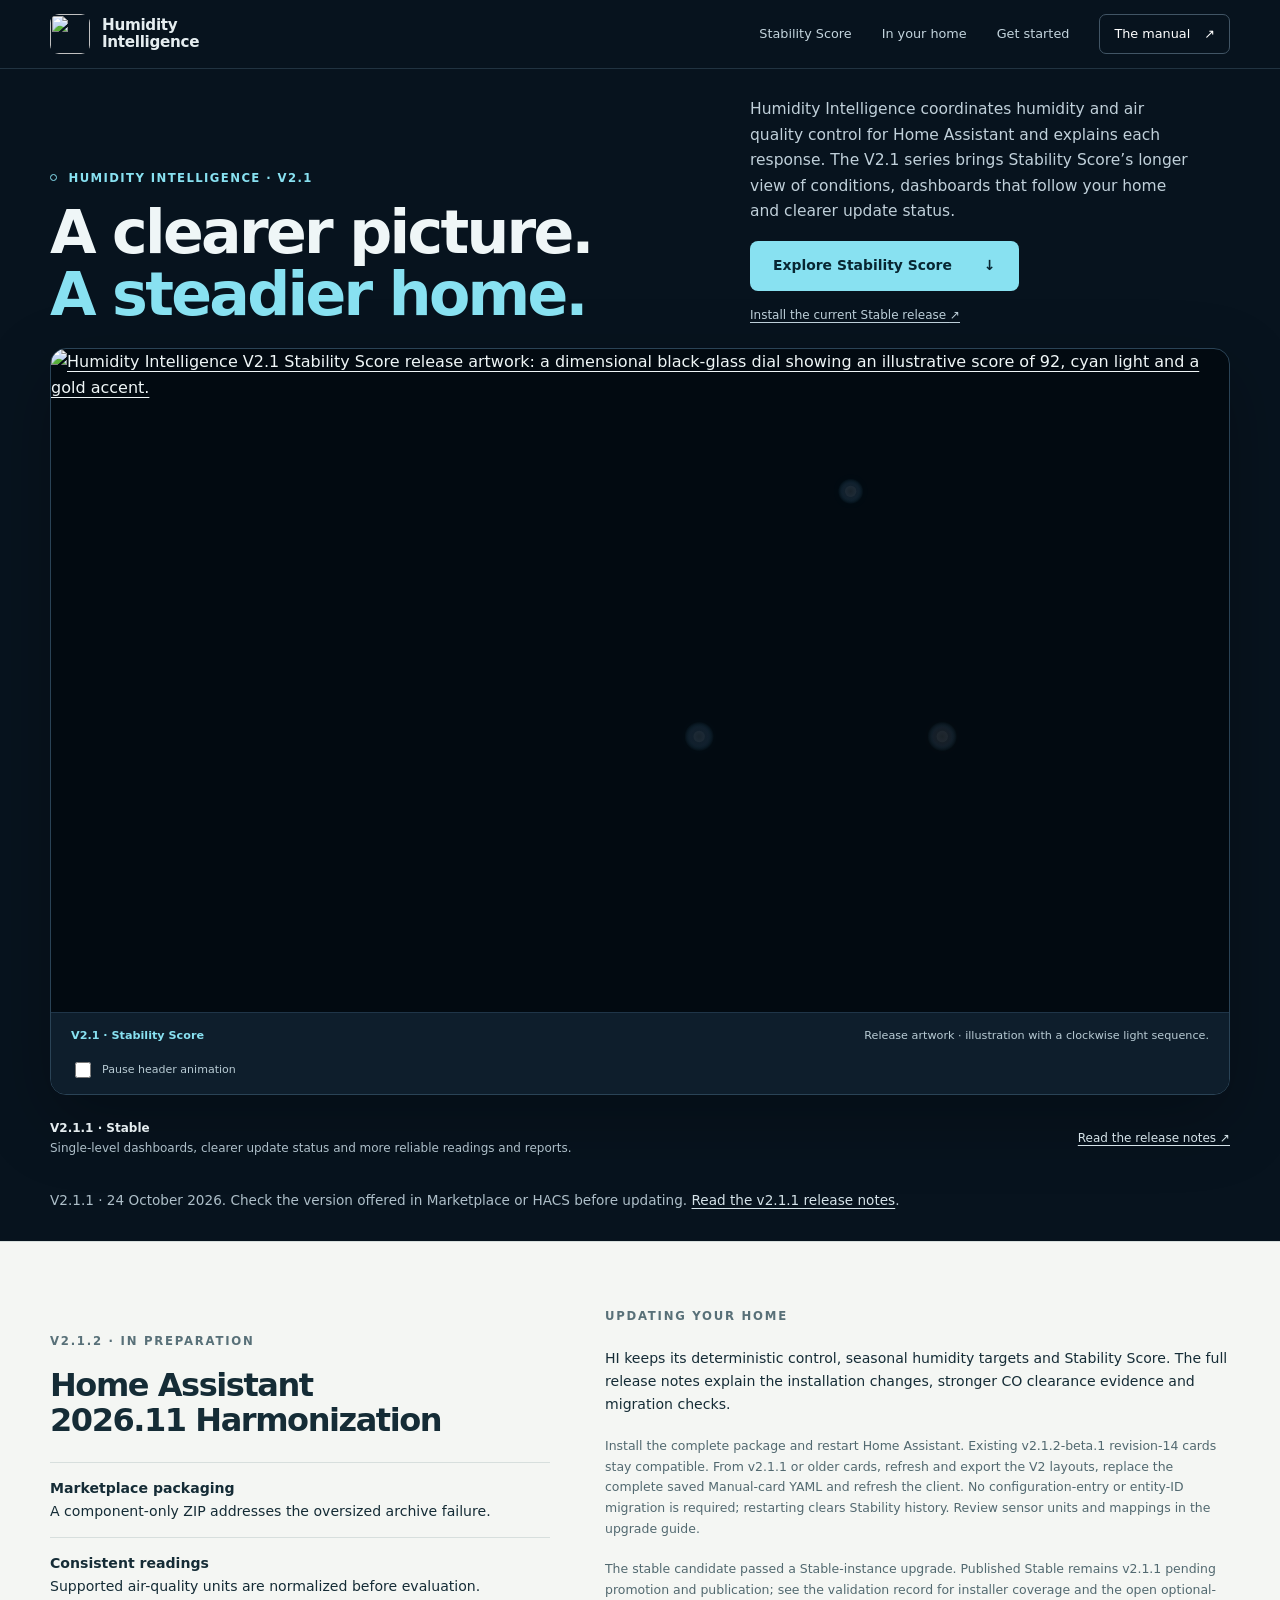
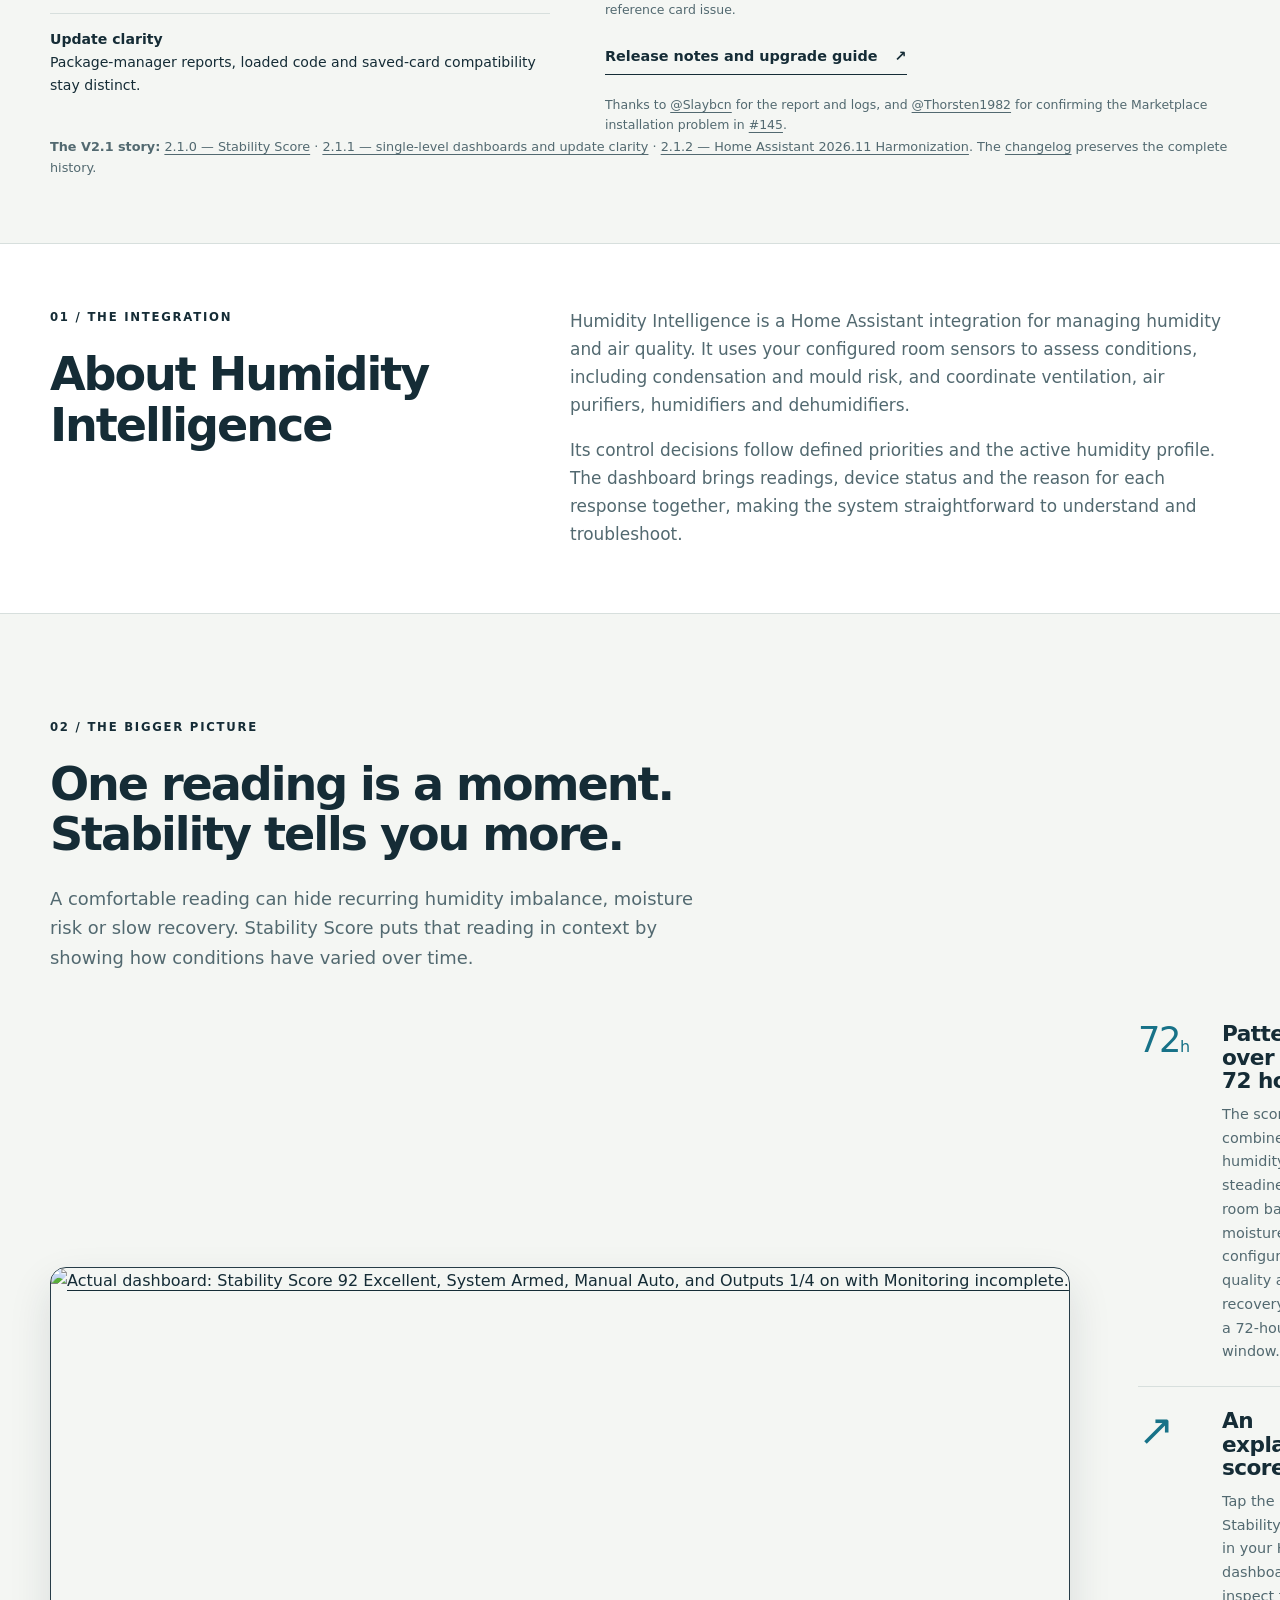
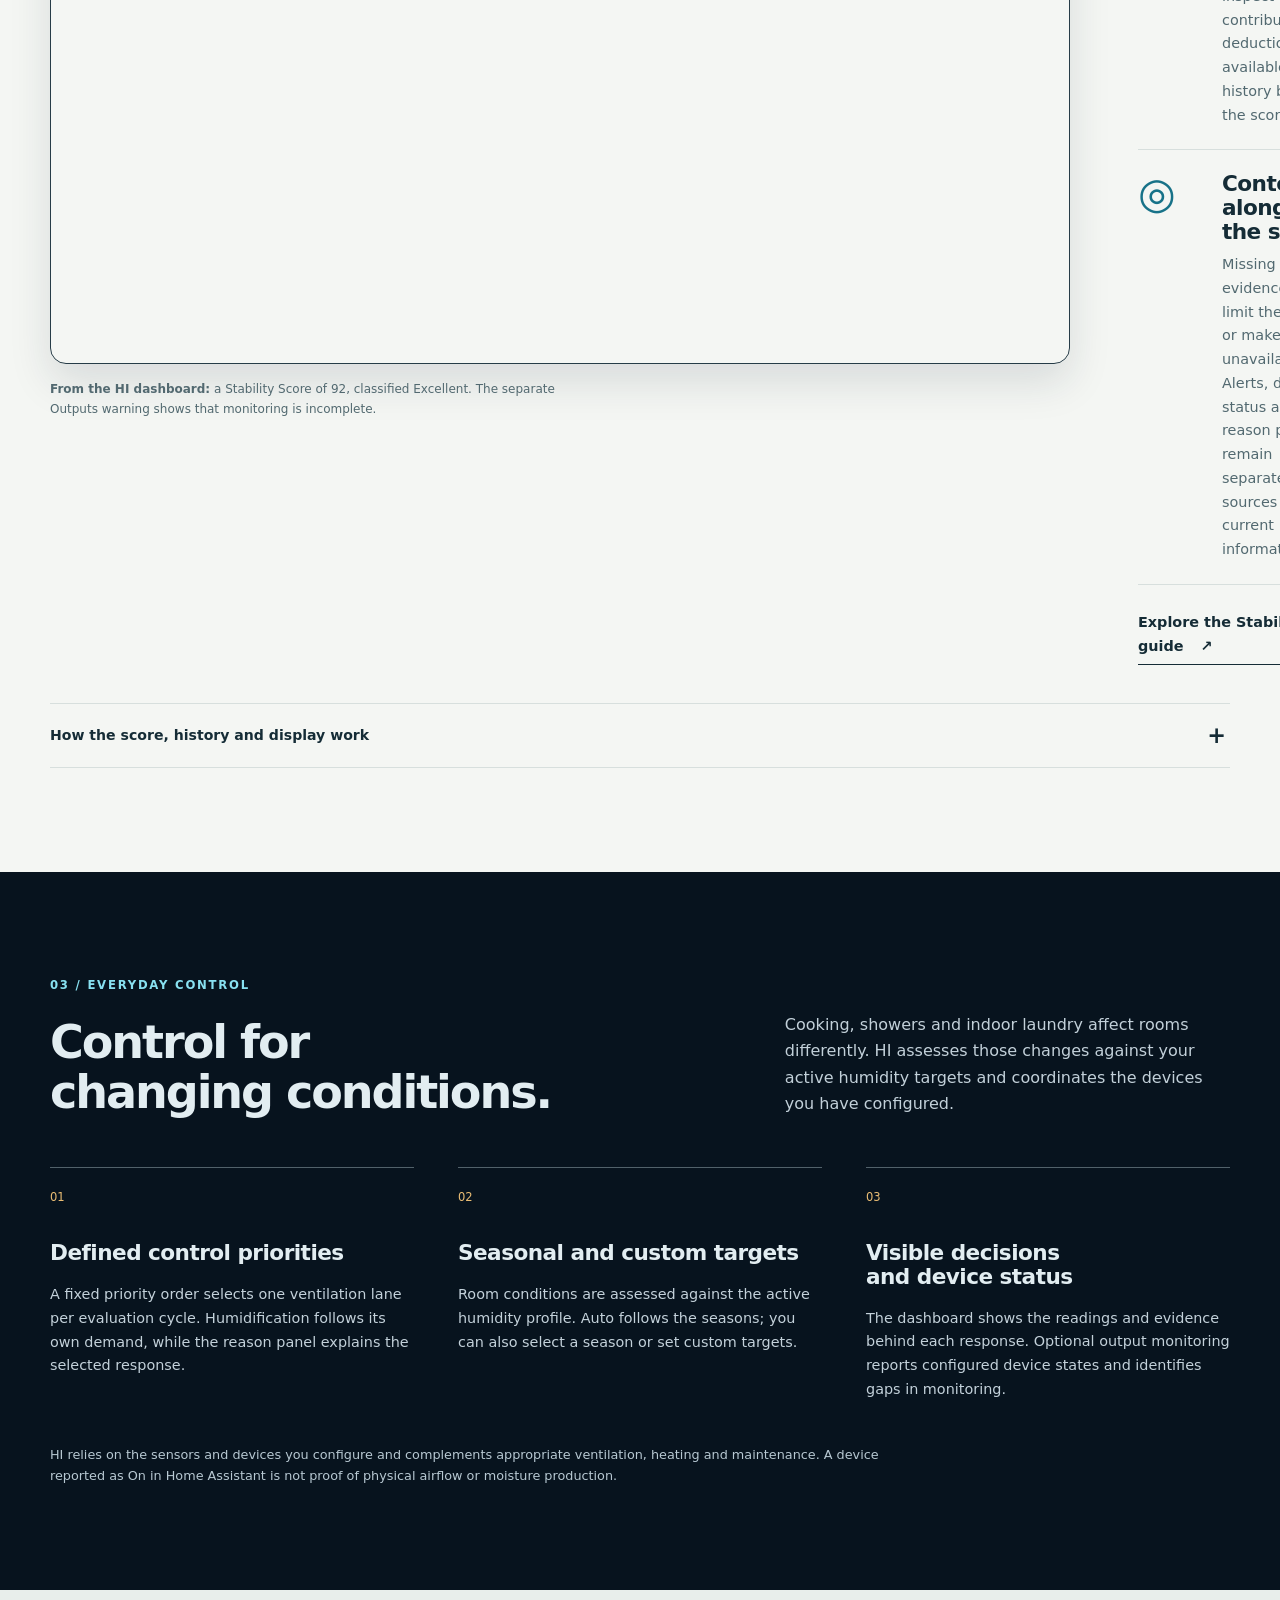
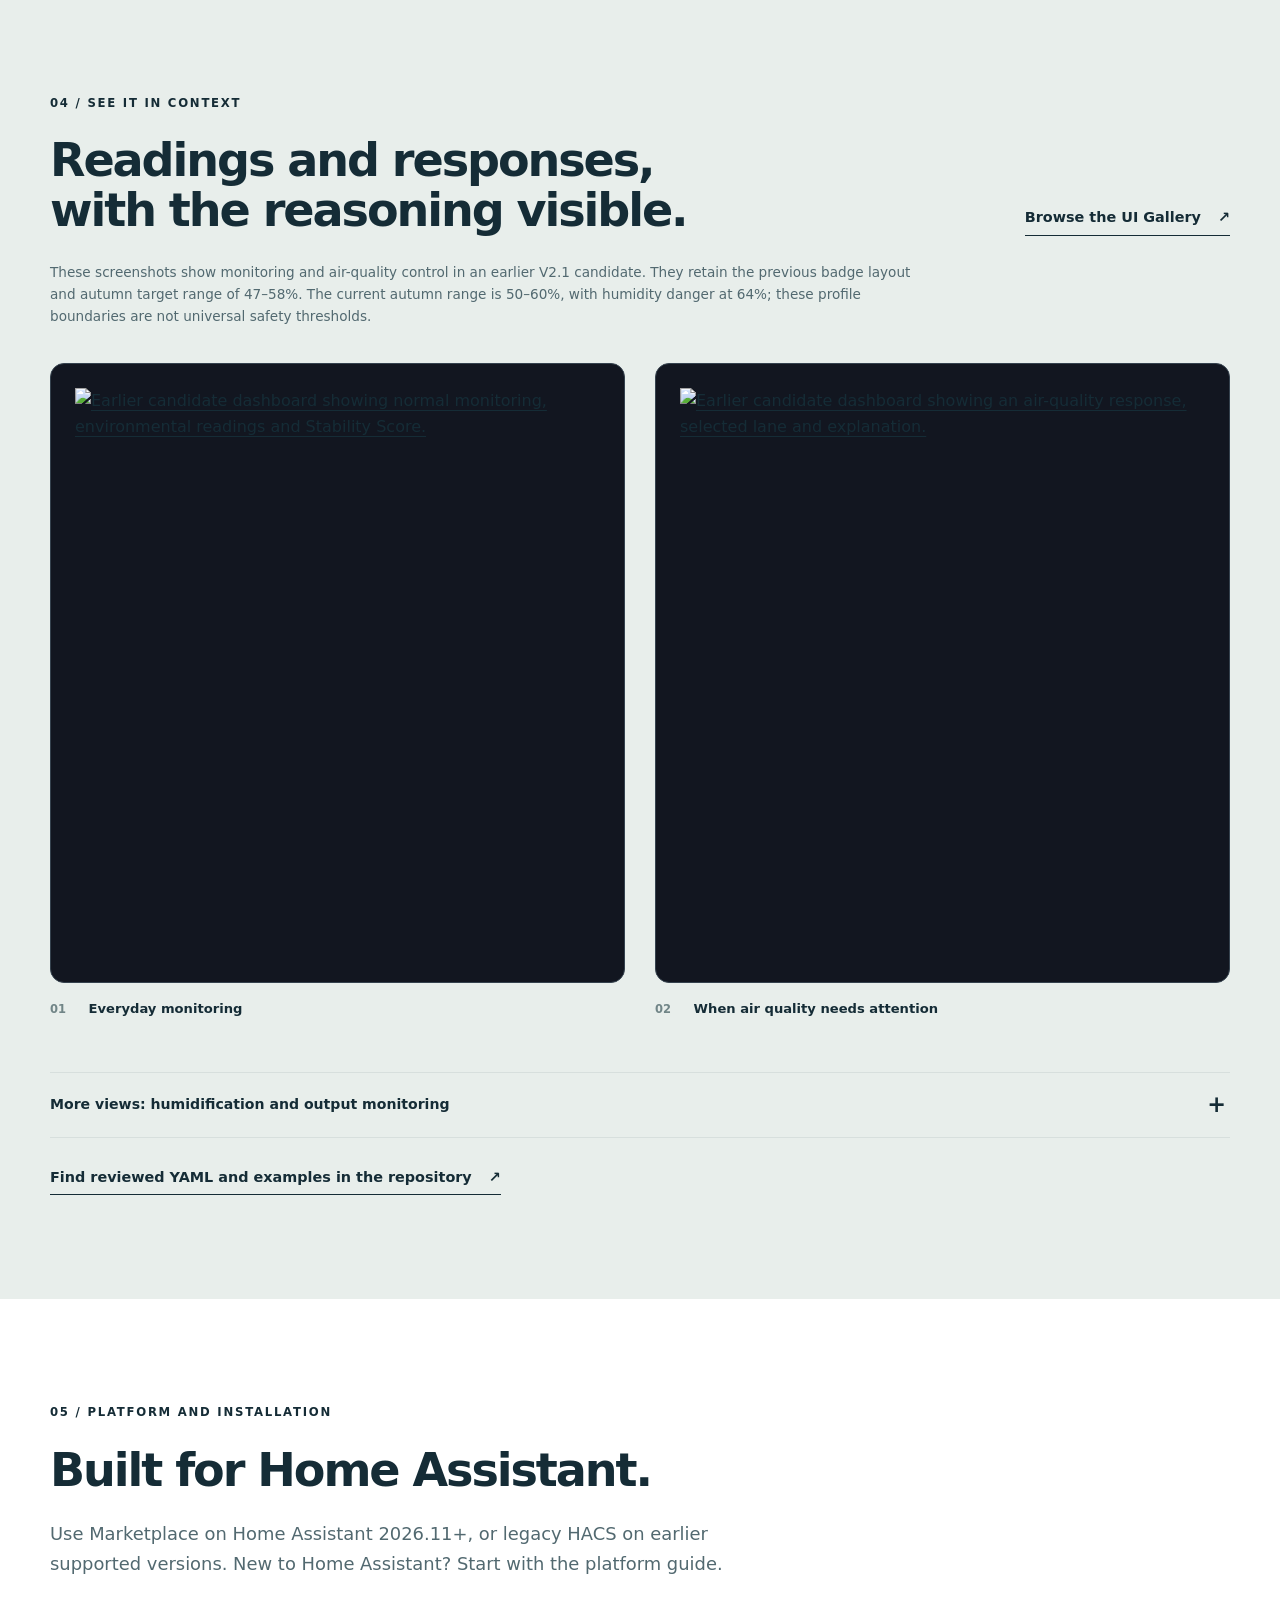
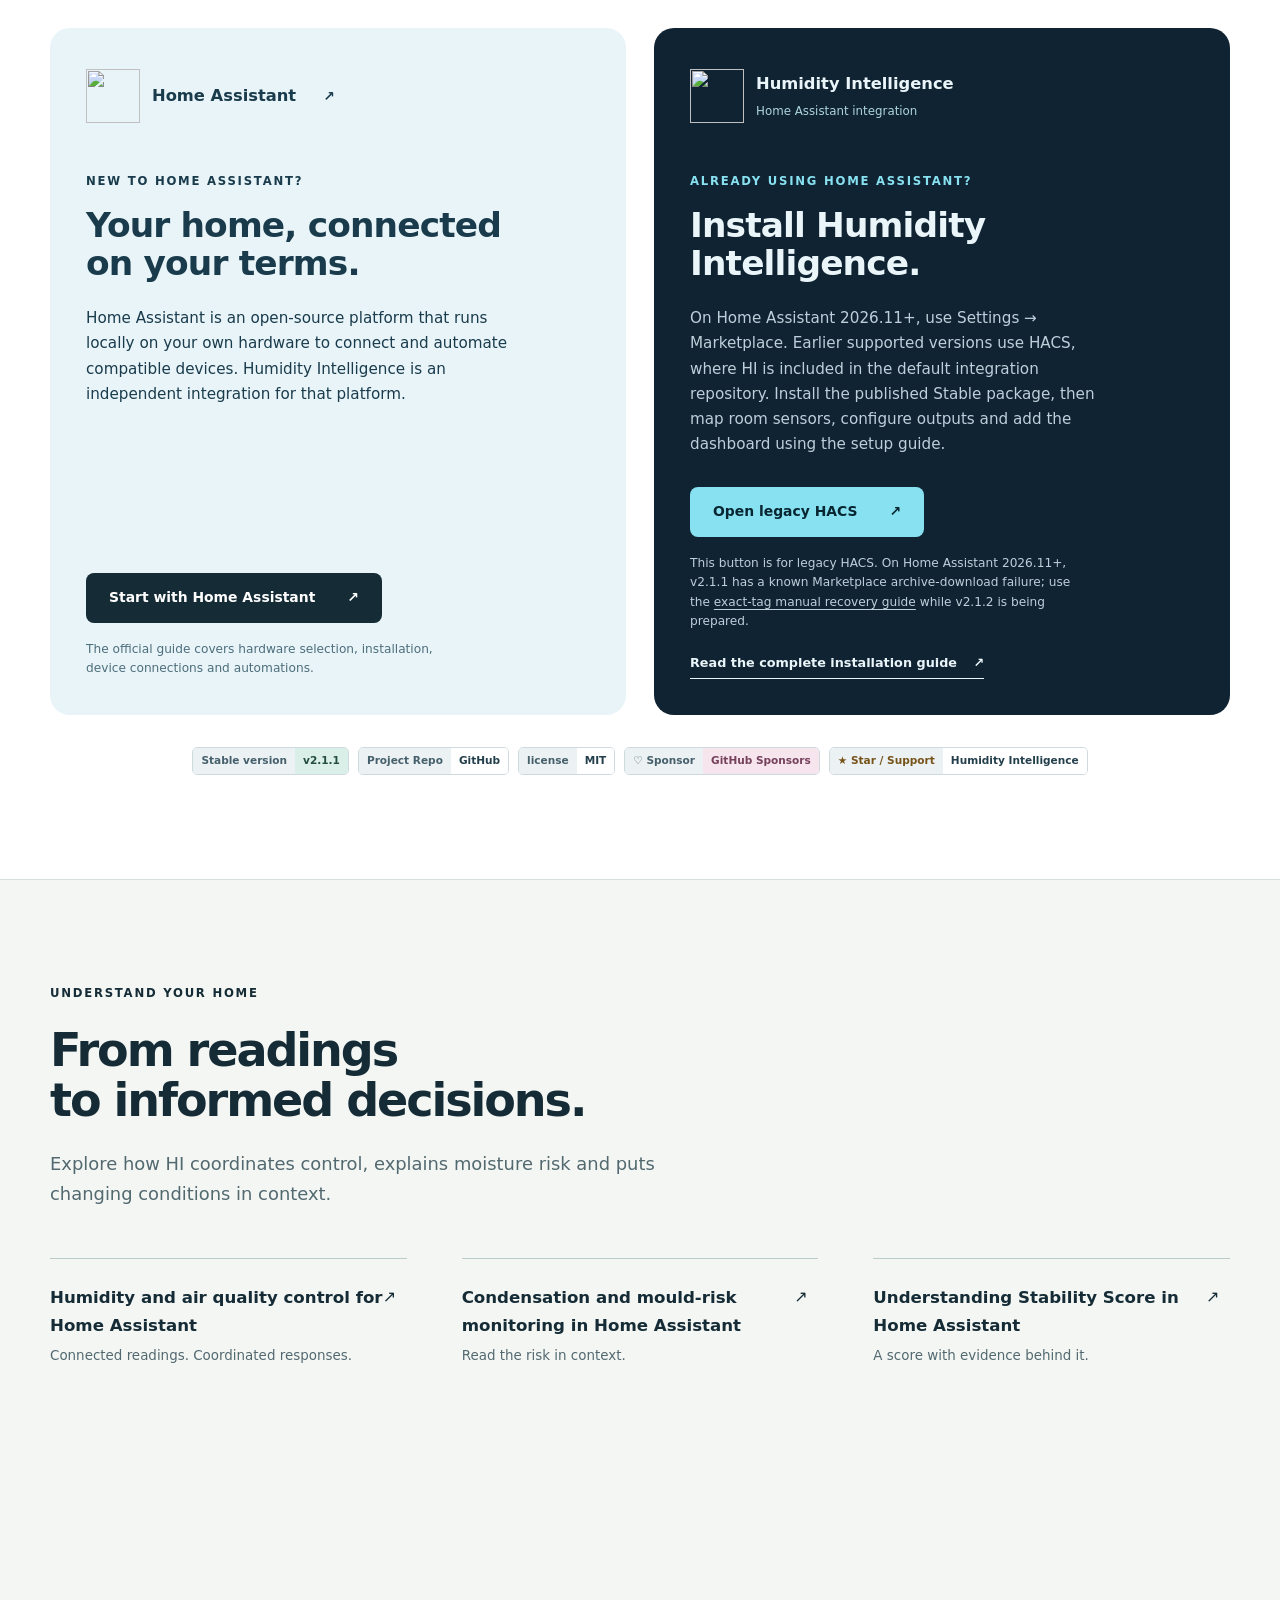
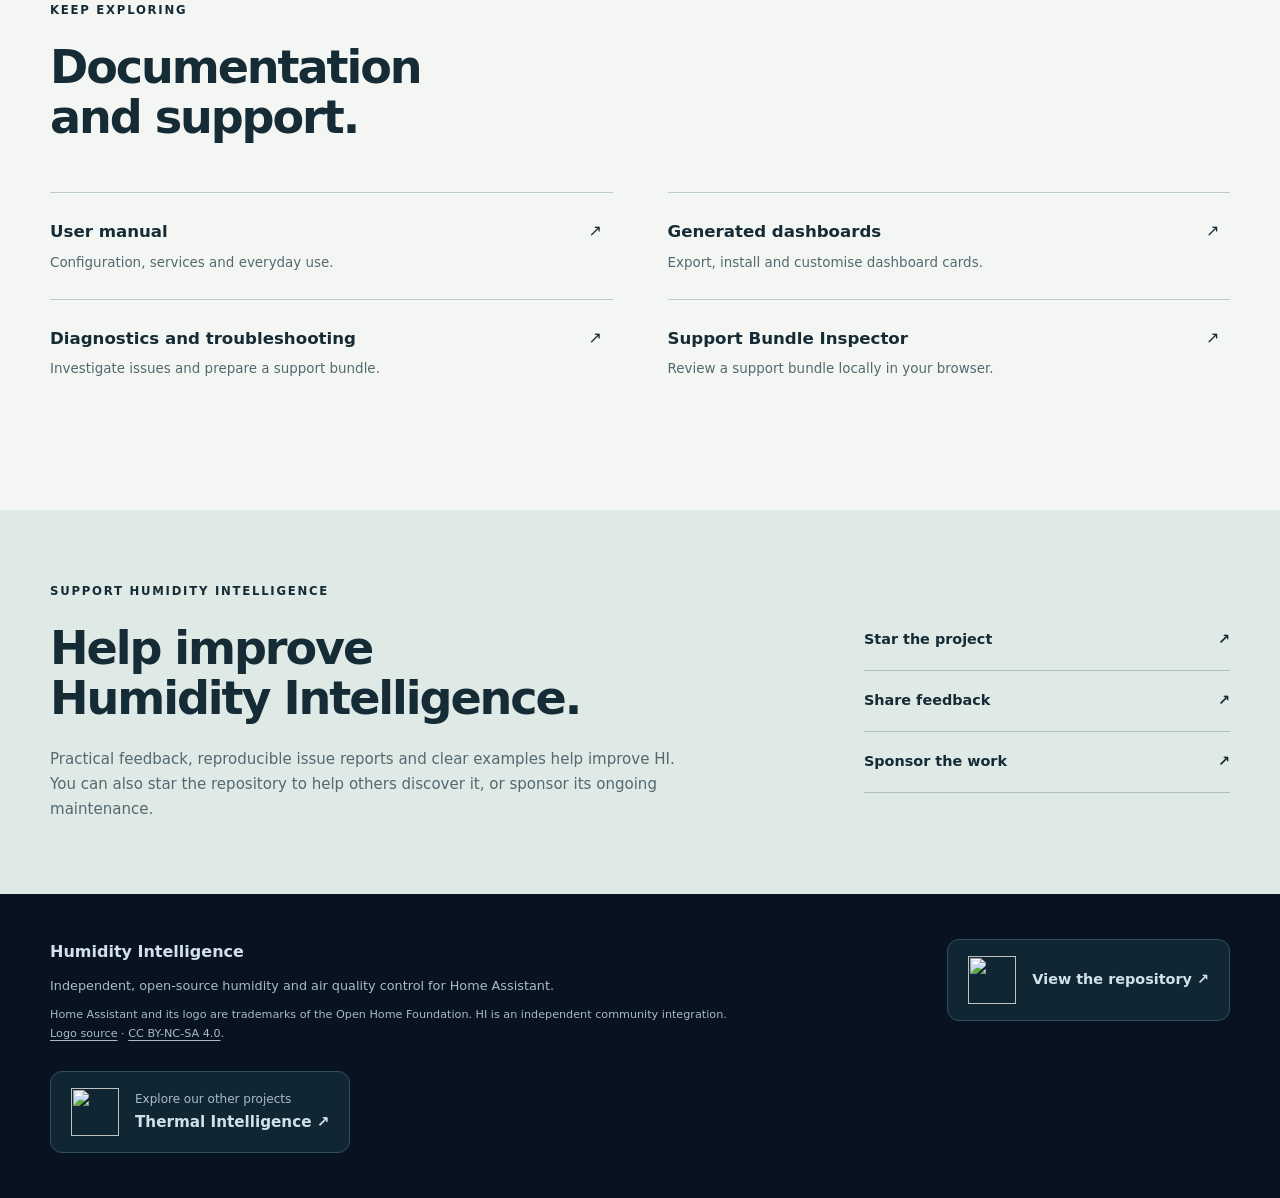
==== commit ae10af43: "Restore established Humidity Intelligence headers Restore the canonical README opening, website head" ====
--- a/site/index.html
+++ b/site/index.html
@@ -68,7 +68,7 @@
           <img src="assets/logo.png" width="40" height="40" alt=""><span>Humidity<br>Intelligence</span>
         </a>
         <div class="nav-links">
-          <a href="#harmonization">What’s new</a><a href="#stability">Stability Score</a><a href="#start">Get started</a>
+          <a href="#stability">Stability Score</a><a href="#inside">In your home</a><a href="#start">Get started</a>
           <a class="nav-guide" href="https://github.com/senyo888/Humidity-Intelligence/wiki">The manual <span aria-hidden="true">↗</span></a>
         </div>
       </nav>
@@ -77,60 +77,17 @@
       <section class="hero" aria-labelledby="hero-title">
         <div class="wrap">
           <div class="hero-intro">
-            <div><p class="eyebrow"><span class="status-dot" aria-hidden="true"></span> Humidity Intelligence · v2.1.2 · In preparation</p>
-              <h1 id="hero-title">Home Assistant<br>2026.11<br><em>Harmonization.</em></h1></div>
+            <div><p class="eyebrow"><span class="status-dot" aria-hidden="true"></span> Humidity Intelligence · V2.1</p>
+              <h1 id="hero-title">A clearer picture.<br><em>A steadier home.</em></h1></div>
             <div class="hero-lede">
-              <p>Smaller Marketplace downloads. Consistent air-quality units. Clearer update status. V2.1.2 brings HI’s humidity and air-quality control into step with Home Assistant 2026.11.</p>
-              <a class="button primary" href="#harmonization">Explore v2.1.2 <span aria-hidden="true">↓</span></a>
-              <a class="hero-install" href="#start">Installation and upgrade guidance <span aria-hidden="true">↗</span></a>
+              <p>Humidity Intelligence coordinates humidity and air quality control for Home Assistant and explains each response. The V2.1 series brings Stability Score’s longer view of conditions, dashboards that follow your home and clearer update status.</p>
+              <a class="button primary" href="#stability">Explore Stability Score <span aria-hidden="true">↓</span></a>
+              <a class="hero-install" href="#start">Install the current Stable release <span aria-hidden="true">↗</span></a>
             </div>
           </div>
-          <figure class="release-art harmonization-art">
-            <a href="assets/release_banner/v2.1.2_release.png" aria-label="View the v2.1.2 Harmonization release artwork"><img src="assets/release_banner/v2.1.2_release.png" width="1672" height="941" fetchpriority="high" alt="Humidity Intelligence v2.1.2 — Home Assistant 2026.11 Harmonization."></a>
-            <figcaption><span>v2.1.2 · Home Assistant 2026.11 Harmonization</span><span>Release preparation</span></figcaption>
-          </figure>
-          <div class="release-status">
-            <p><strong>v2.1.2 · In preparation</strong><br>New installation packaging, normalized readings and clearer package-manager evidence.</p>
-            <a href="https://github.com/senyo888/humidity-intelligence/blob/senyo888-patch-1/docs/releases/v2.1.2.md">Read the v2.1.2 release notes <span aria-hidden="true">↗</span></a>
-          </div>
-          <p class="candidate-note">The current published Stable is v2.1.1. V2.1.2 awaits promotion and publication; check the version offered before installing.</p>
-        </div>
-      </section>
-
-      <section class="stable-section section" id="harmonization" aria-labelledby="release-title"><div class="wrap stable-grid">
-        <div class="harmonization-points">
-          <p class="eyebrow">What changes in v2.1.2</p>
-          <h2 id="release-title">A smaller download.<br>A clearer picture.</h2>
-          <ul><li><strong>Marketplace packaging</strong><br>A component-only ZIP addresses the oversized archive failure.</li><li><strong>Consistent readings</strong><br>Supported air-quality units are normalized before evaluation.</li><li><strong>Update clarity</strong><br>Package-manager reports, loaded code and saved-card compatibility stay distinct.</li></ul>
-        </div>
-        <div><p class="eyebrow">Updating your home</p>
-          <p>HI keeps its deterministic control, seasonal humidity targets and Stability Score. The full release notes explain the installation changes, stronger CO clearance evidence and migration checks.</p>
-          <p class="context-note">Install the complete package and restart Home Assistant. Existing v2.1.2-beta.1 revision-14 cards stay compatible. From v2.1.1 or older cards, refresh and export the V2 layouts, replace the complete saved Manual-card YAML and refresh the client. No configuration-entry or entity-ID migration is required; restarting clears Stability history. Review sensor units and mappings in the upgrade guide.</p>
-          <p class="context-note">The stable candidate passed a Stable-instance upgrade. Published Stable remains v2.1.1 pending promotion and publication; see the validation record for installer coverage and the open optional-reference card issue.</p>
-          <a class="text-link" href="https://github.com/senyo888/humidity-intelligence/blob/senyo888-patch-1/docs/releases/v2.1.2.md">Release notes and upgrade guide <span aria-hidden="true">↗</span></a>
-          <p class="context-note">Thanks to <a href="https://github.com/Slaybcn">@Slaybcn</a> for the report and logs, and <a href="https://github.com/Thorsten1982">@Thorsten1982</a> for confirming the Marketplace installation problem in <a href="https://github.com/senyo888/humidity-intelligence/issues/145">#145</a>.</p>
-        </div>
-      </div><div class="wrap">
-        <p class="context-note"><strong>The V2.1 story:</strong> <a href="https://github.com/senyo888/humidity-intelligence/releases/tag/v2.1.0">2.1.0 — Stability Score</a> · <a href="https://github.com/senyo888/humidity-intelligence/releases/tag/v2.1.1">2.1.1 — single-level dashboards and update clarity</a> · <a href="https://github.com/senyo888/humidity-intelligence/blob/senyo888-patch-1/docs/releases/v2.1.2.md">2.1.2 — Home Assistant 2026.11 Harmonization</a>. The <a href="https://github.com/senyo888/humidity-intelligence/blob/main/CHANGELOG.md">changelog</a> preserves the complete history.</p>
-      </div></section>
-
-      <section class="about-section section" id="about" aria-labelledby="about-title">
-        <div class="wrap about-grid">
-          <div><p class="eyebrow">01 / The integration</p><h2 id="about-title">About Humidity Intelligence</h2></div>
-          <div class="about-copy">
-            <p>Humidity Intelligence is a Home Assistant integration for managing humidity and air quality. It uses your configured room sensors to assess conditions, including condensation and mould risk, and coordinate ventilation, air purifiers, humidifiers and dehumidifiers.</p>
-            <p>Its control decisions follow defined priorities and the active humidity profile. The dashboard brings readings, device status and the reason for each response together, making the system straightforward to understand and troubleshoot.</p>
-          </div>
-        </div>
-      </section>
-
-      <section class="stability-section section" id="stability" aria-labelledby="stability-title">
-        <div class="wrap">
-          <div class="section-heading"><p class="eyebrow">02 / The bigger picture</p><h2 id="stability-title">One reading is a moment.<br>Stability tells you more.</h2>
-            <p class="section-lede">A comfortable reading can hide recurring humidity imbalance, moisture risk or slow recovery. Stability Score puts that reading in context by showing how conditions have varied over time.</p></div>
-          <figure class="release-art stability-art">
+          <figure class="release-art">
             <div class="art-stage"><a href="assets/release_banner/v2.1_release.png" aria-label="View the full V2.1 Stability Score release artwork">
-              <img src="assets/release_banner/v2.1_release.png" width="1672" height="941" loading="lazy" alt="Humidity Intelligence V2.1 Stability Score release artwork: a dimensional black-glass dial showing an illustrative score of 92, cyan light and a gold accent.">
+              <img src="assets/release_banner/v2.1_release.png" width="1672" height="941" fetchpriority="high" alt="Humidity Intelligence V2.1 Stability Score release artwork: a dimensional black-glass dial showing an illustrative score of 92, cyan light and a gold accent.">
             </a>
               <svg class="led-layer" viewBox="0 0 1672 941" aria-hidden="true" focusable="false">
                 <defs><radialGradient id="led-socket"><stop offset="0" stop-color="#07111b"/><stop offset=".6" stop-color="#101c29"/><stop offset="1" stop-color="#183445" stop-opacity="0"/></radialGradient></defs>
@@ -141,8 +98,47 @@
               </svg>
             </div>
             <figcaption><span>V2.1 · Stability Score</span><span>Release artwork · illustration with a clockwise light sequence.</span></figcaption>
-            <label class="motion-control"><input type="checkbox" class="pause-motion"> Pause illustration animation</label>
+            <label class="motion-control"><input type="checkbox" class="pause-motion"> Pause header animation</label>
           </figure>
+          <div class="release-status">
+            <p><strong>V2.1.1 · Stable</strong><br>Single-level dashboards, clearer update status and more reliable readings and reports.</p>
+            <a href="https://github.com/senyo888/humidity-intelligence/blob/main/docs/releases/v2.1.1.md">Read the release notes <span aria-hidden="true">↗</span></a>
+          </div>
+          <p class="candidate-note">V2.1.1 · 24 October 2026. Check the version offered in Marketplace or HACS before updating. <a href="https://github.com/senyo888/humidity-intelligence/blob/main/docs/releases/v2.1.1.md">Read the v2.1.1 release notes</a>.</p>
+        </div>
+      </section>
+
+      <section class="stable-section section" id="harmonization" aria-labelledby="release-title"><div class="wrap stable-grid">
+        <div class="harmonization-points">
+          <p class="eyebrow">v2.1.2 · In preparation</p>
+          <h2 id="release-title">Home Assistant 2026.11 Harmonization</h2>
+          <ul><li><strong>Marketplace packaging</strong><br>A component-only ZIP addresses the oversized archive failure.</li><li><strong>Consistent readings</strong><br>Supported air-quality units are normalized before evaluation.</li><li><strong>Update clarity</strong><br>Package-manager reports, loaded code and saved-card compatibility stay distinct.</li></ul>
+        </div>
+        <div><p class="eyebrow">Updating your home</p>
+          <p>HI keeps its deterministic control, seasonal humidity targets and Stability Score. The full release notes explain the installation changes, stronger CO clearance evidence and migration checks.</p>
+          <p class="context-note">Install the complete package and restart Home Assistant. Existing v2.1.2-beta.1 revision-14 cards stay compatible. From v2.1.1 or older cards, refresh and export the V2 layouts, replace the complete saved Manual-card YAML and refresh the client. No configuration-entry or entity-ID migration is required; restarting clears Stability history. Review sensor units and mappings in the upgrade guide.</p>
+          <p class="context-note">The stable candidate passed a Stable-instance upgrade. Published Stable remains v2.1.1 pending promotion and publication; see the validation record for installer coverage and the open optional-reference card issue.</p>
+          <a class="text-link" href="https://github.com/senyo888/humidity-intelligence/blob/senyo888-patch-1/docs/releases/v2.1.2.md">Release notes and upgrade guide <span aria-hidden="true">↗</span></a>
+          <p class="context-note">Thanks to <a href="https://github.com/Slaybcn">@Slaybcn</a> for the report and logs, and <a href="https://github.com/Thorsten1982">@Thorsten1982</a> for confirming the Marketplace installation problem in <a href="https://github.com/senyo888/humidity-intelligence/issues/145">#145</a>.</p>
+        </div>
+      </div><div class="wrap">
+        <p class="context-note"><strong>The V2.1 story:</strong> <a href="https://github.com/senyo888/humidity-intelligence/releases/tag/v2.1.0">2.1.0 — Stability Score</a> · <a href="https://github.com/senyo888/humidity-intelligence/releases/tag/v2.1.1">2.1.1 — single-level dashboards and update clarity</a> · <a href="https://github.com/senyo888/humidity-intelligence/blob/senyo888-patch-1/docs/releases/v2.1.2.md">2.1.2 — Home Assistant 2026.11 Harmonization</a>. The <a href="https://github.com/senyo888/humidity-intelligence/blob/main/CHANGELOG.md">changelog</a> preserves the complete history.</p>
+      </div></section>
+
+      <section class="about-section section" id="about" aria-labelledby="about-title">
+        <div class="wrap about-grid">
+          <div><p class="eyebrow">01 / The integration</p><h2 id="about-title">About Humidity Intelligence</h2></div>
+          <div class="about-copy">
+            <p>Humidity Intelligence is a Home Assistant integration for managing humidity and air quality. It uses your configured room sensors to assess conditions, including condensation and mould risk, and coordinate ventilation, air purifiers, humidifiers and dehumidifiers.</p>
+            <p>Its control decisions follow defined priorities and the active humidity profile. The dashboard brings readings, device status and the reason for each response together, making the system straightforward to understand and troubleshoot.</p>
+          </div>
+        </div>
+      </section>
+
+      <section class="stability-section section" id="stability" aria-labelledby="stability-title">
+        <div class="wrap">
+          <div class="section-heading"><p class="eyebrow">02 / The bigger picture</p><h2 id="stability-title">One reading is a moment.<br>Stability tells you more.</h2>
+            <p class="section-lede">A comfortable reading can hide recurring humidity imbalance, moisture risk or slow recovery. Stability Score puts that reading in context by showing how conditions have varied over time.</p></div>
           <div class="stability-grid">
             <figure class="product-capture">
               <a href="assets/ui/v2.1/stability-score-92.png" aria-label="Open the genuine Stability Score dashboard capture"><img src="assets/ui/v2.1/stability-score-92.png" width="1020" height="696" loading="lazy" alt="Actual dashboard: Stability Score 92 Excellent, System Armed, Manual Auto, and Outputs 1/4 on with Monitoring incomplete."></a>
--- a/site/styles.css
+++ b/site/styles.css
@@ -1441,7 +1441,6 @@
   .guide-layout { padding-top:38px; padding-bottom:48px; }
 }
 
-/* Harmonization leads the release story; retain the V2.1 badge artwork below it. */
-.stability-art { max-width:900px; margin:0 auto 44px; }
+/* Release details sit below the established product hero. */
 .harmonization-points ul { list-style:none; margin:24px 0 0; padding:0; }
 .harmonization-points li { padding:14px 0; border-top:1px solid var(--line); font-size:.88rem; line-height:1.65; }
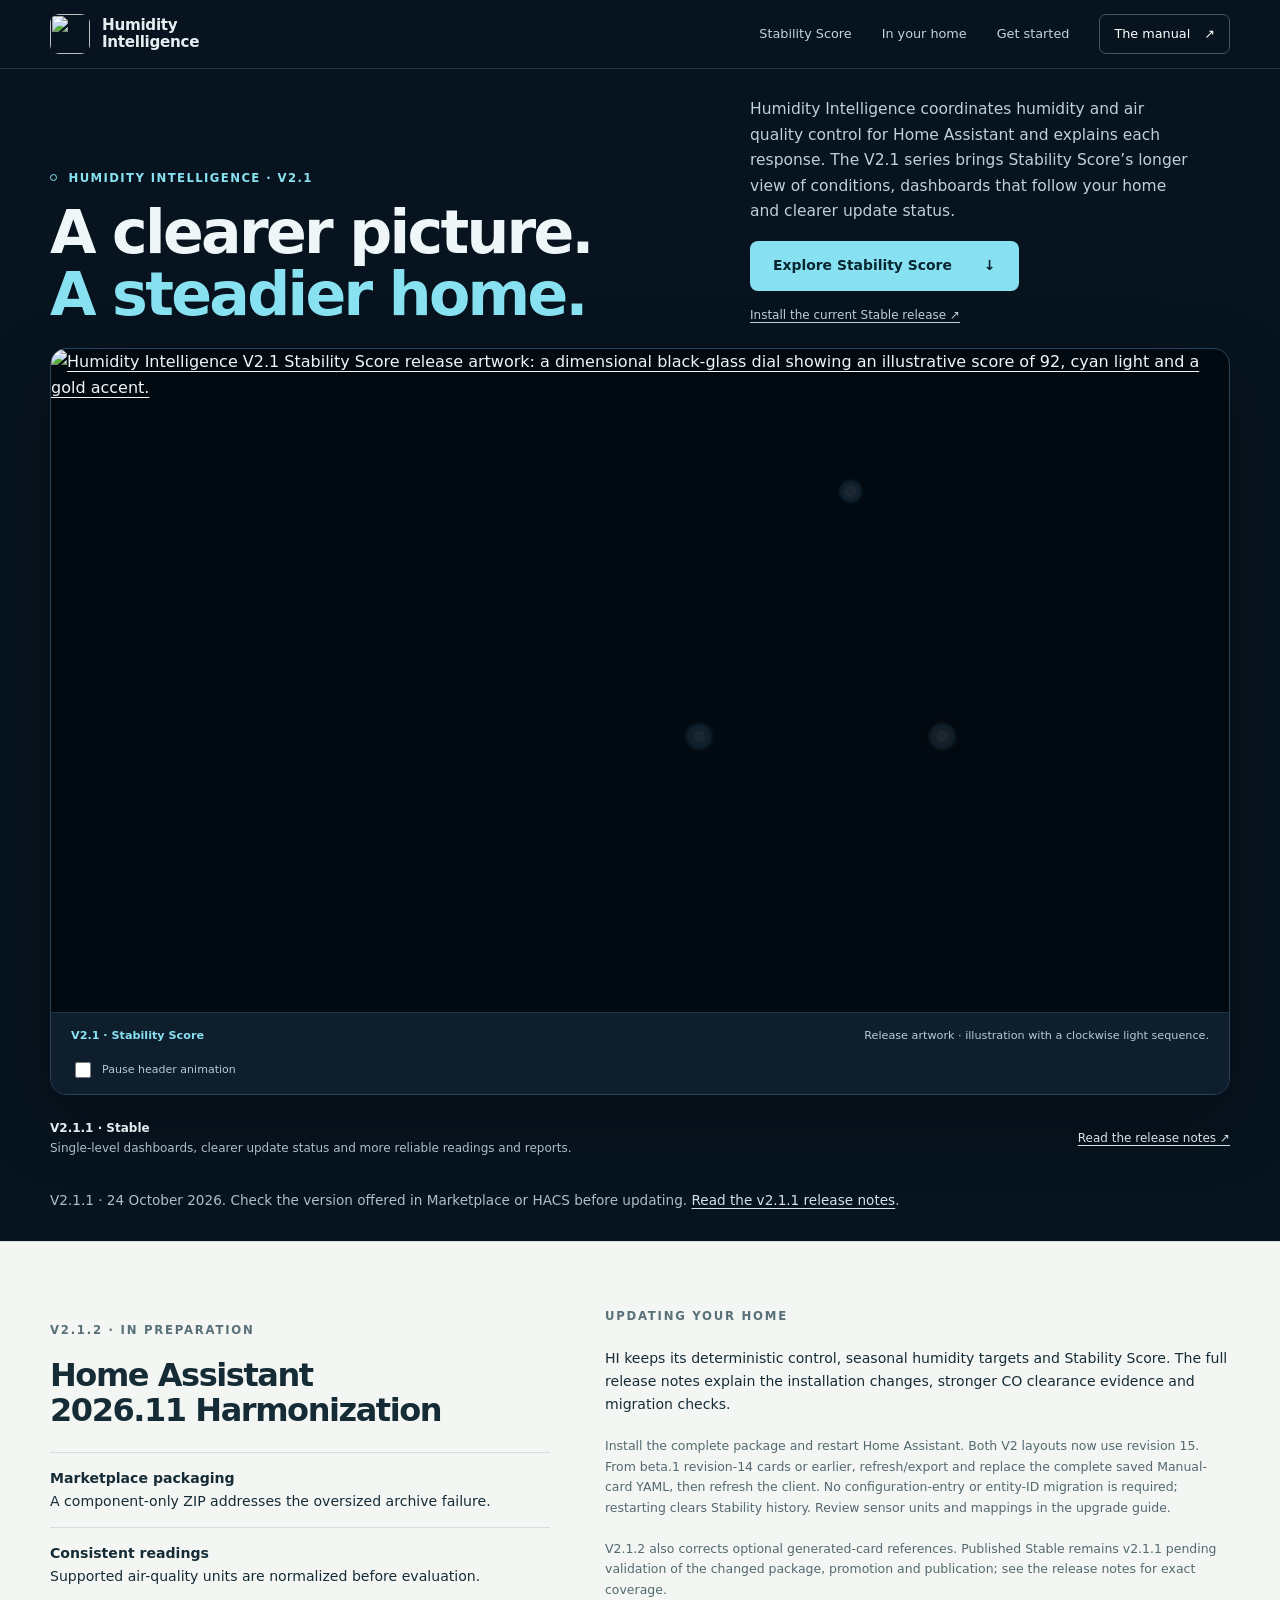
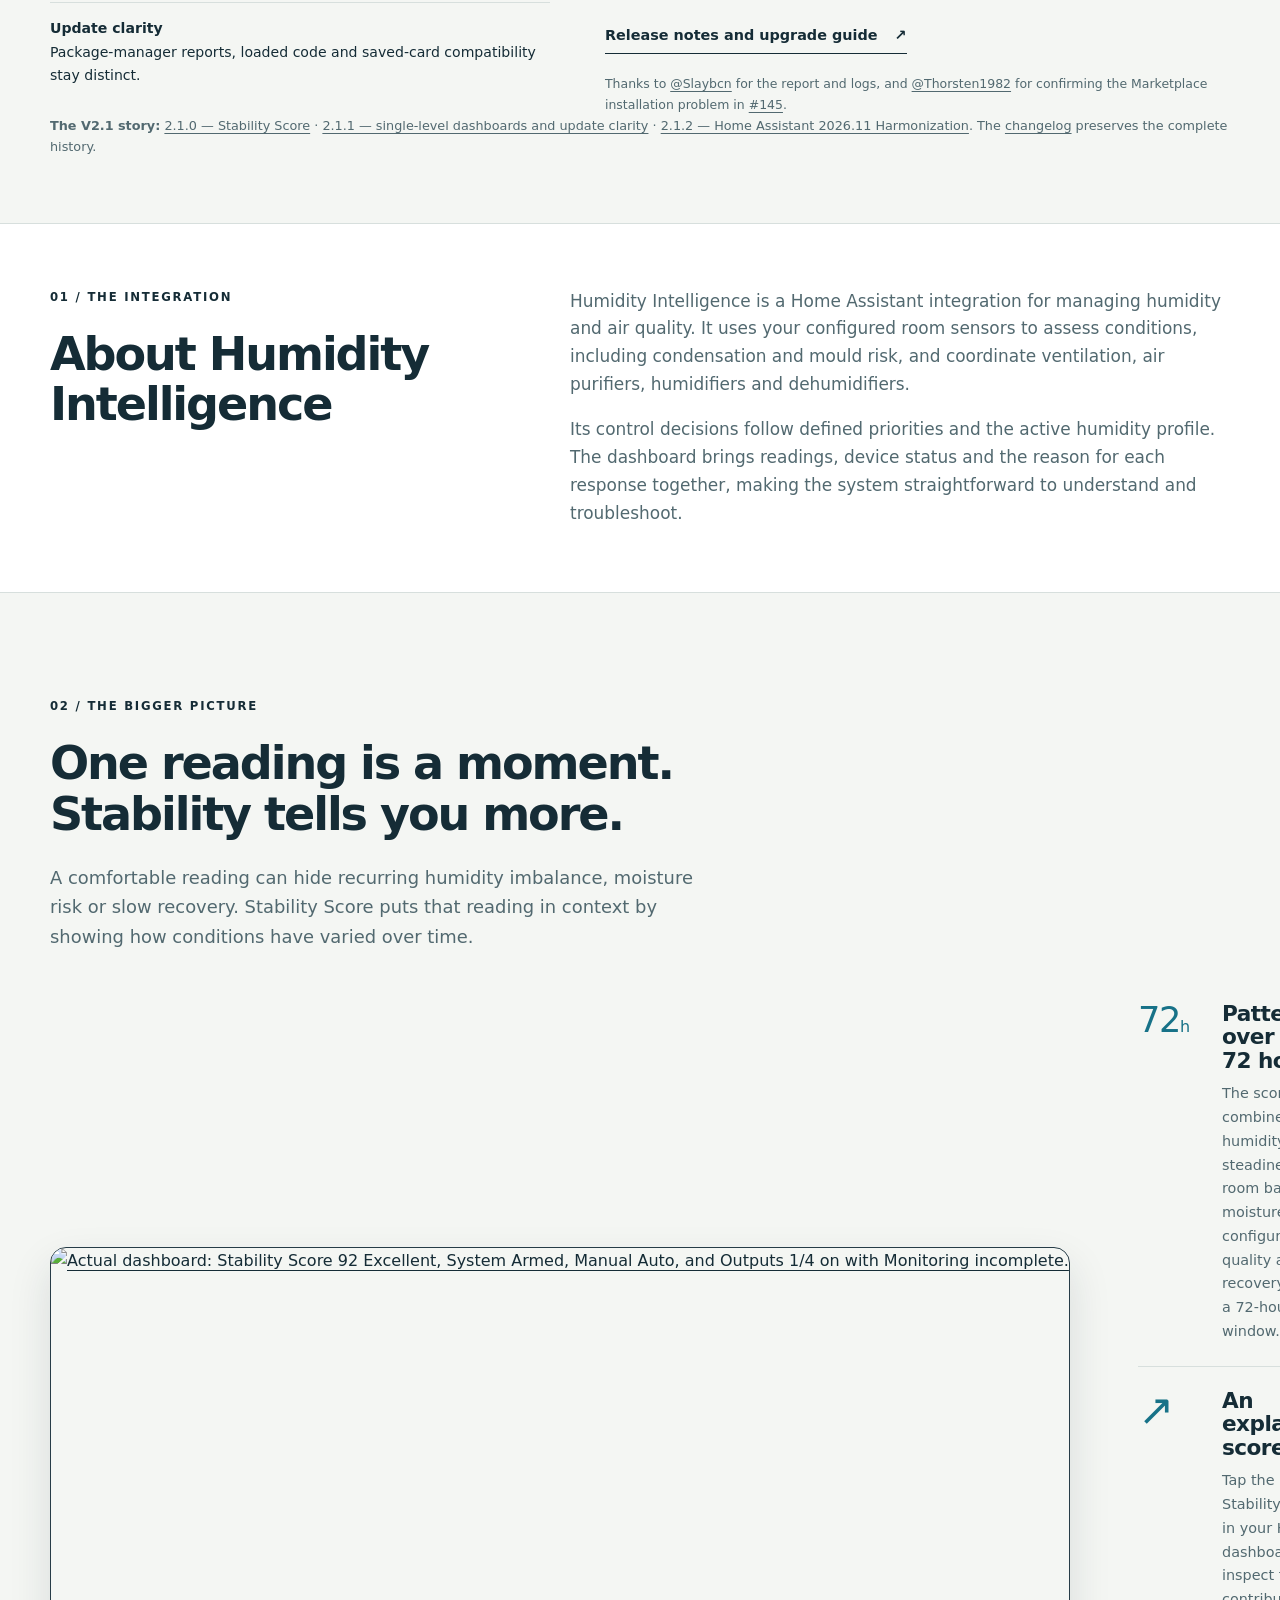
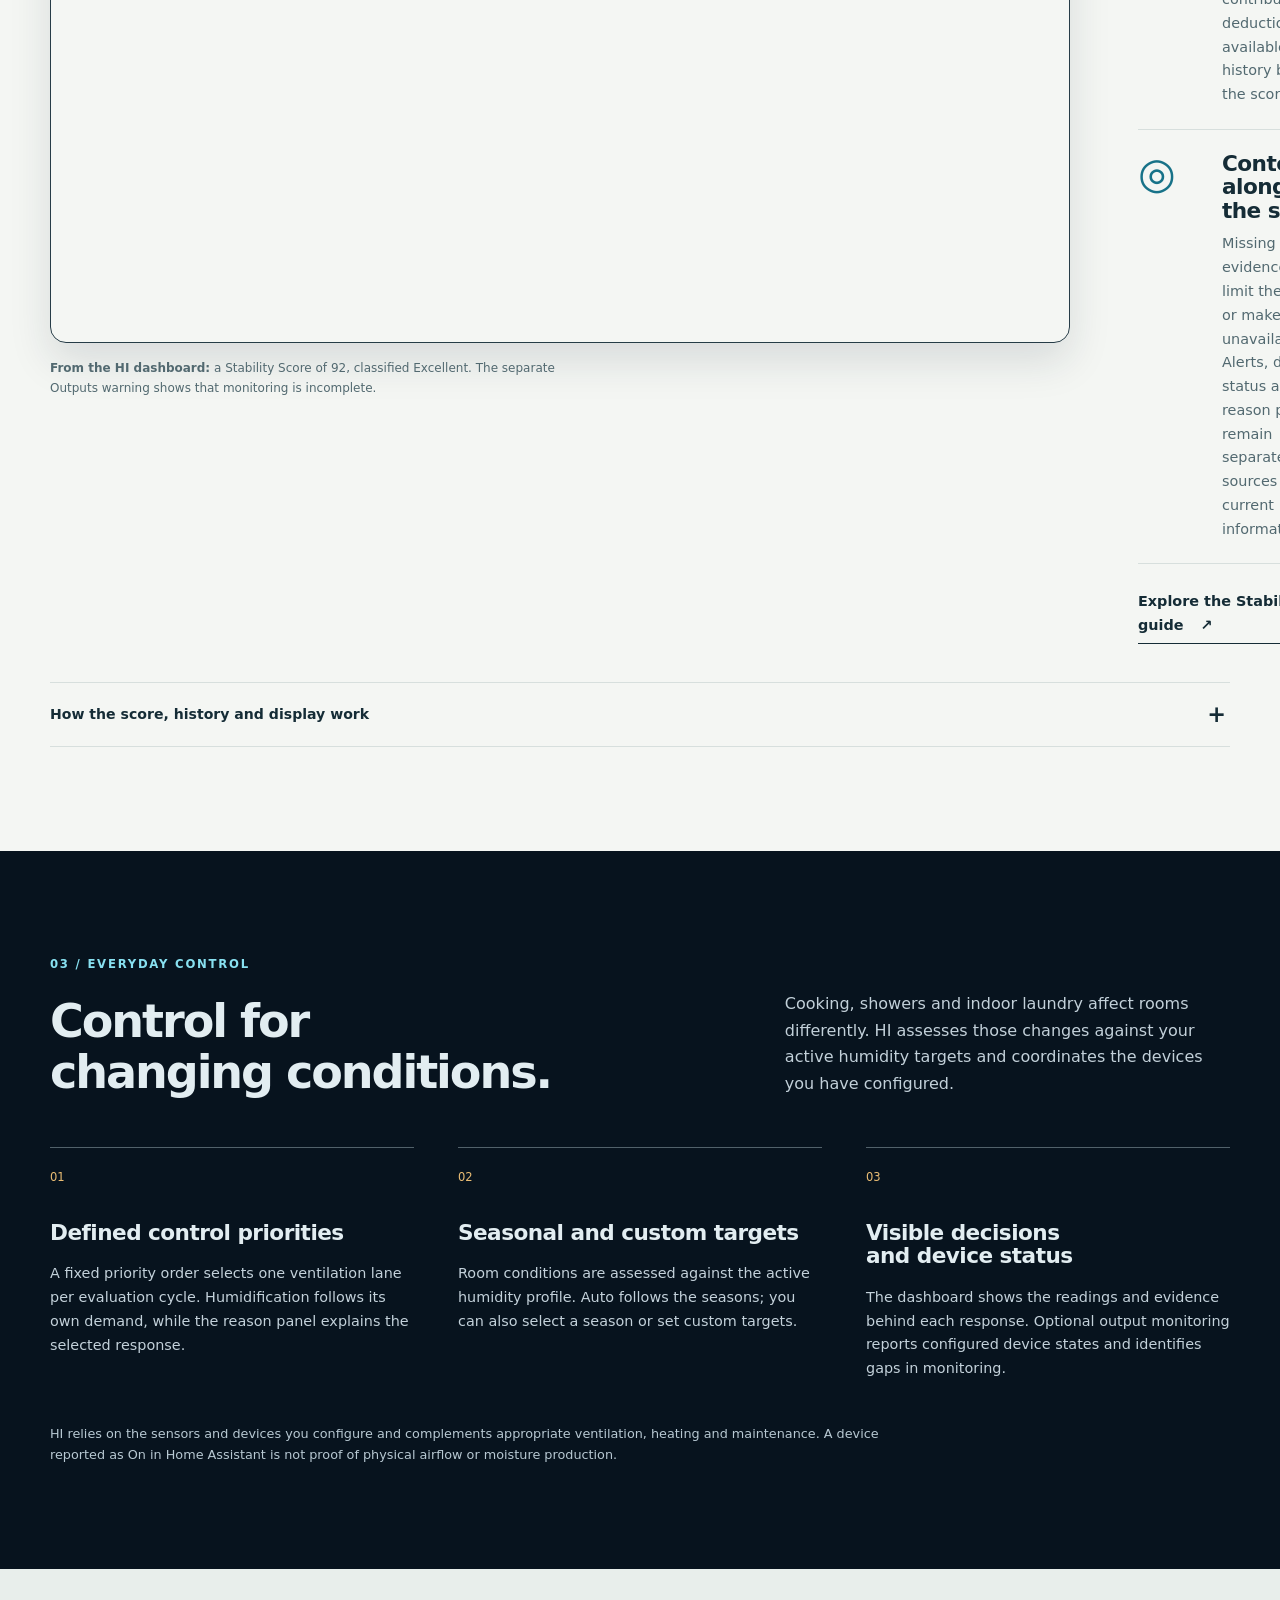
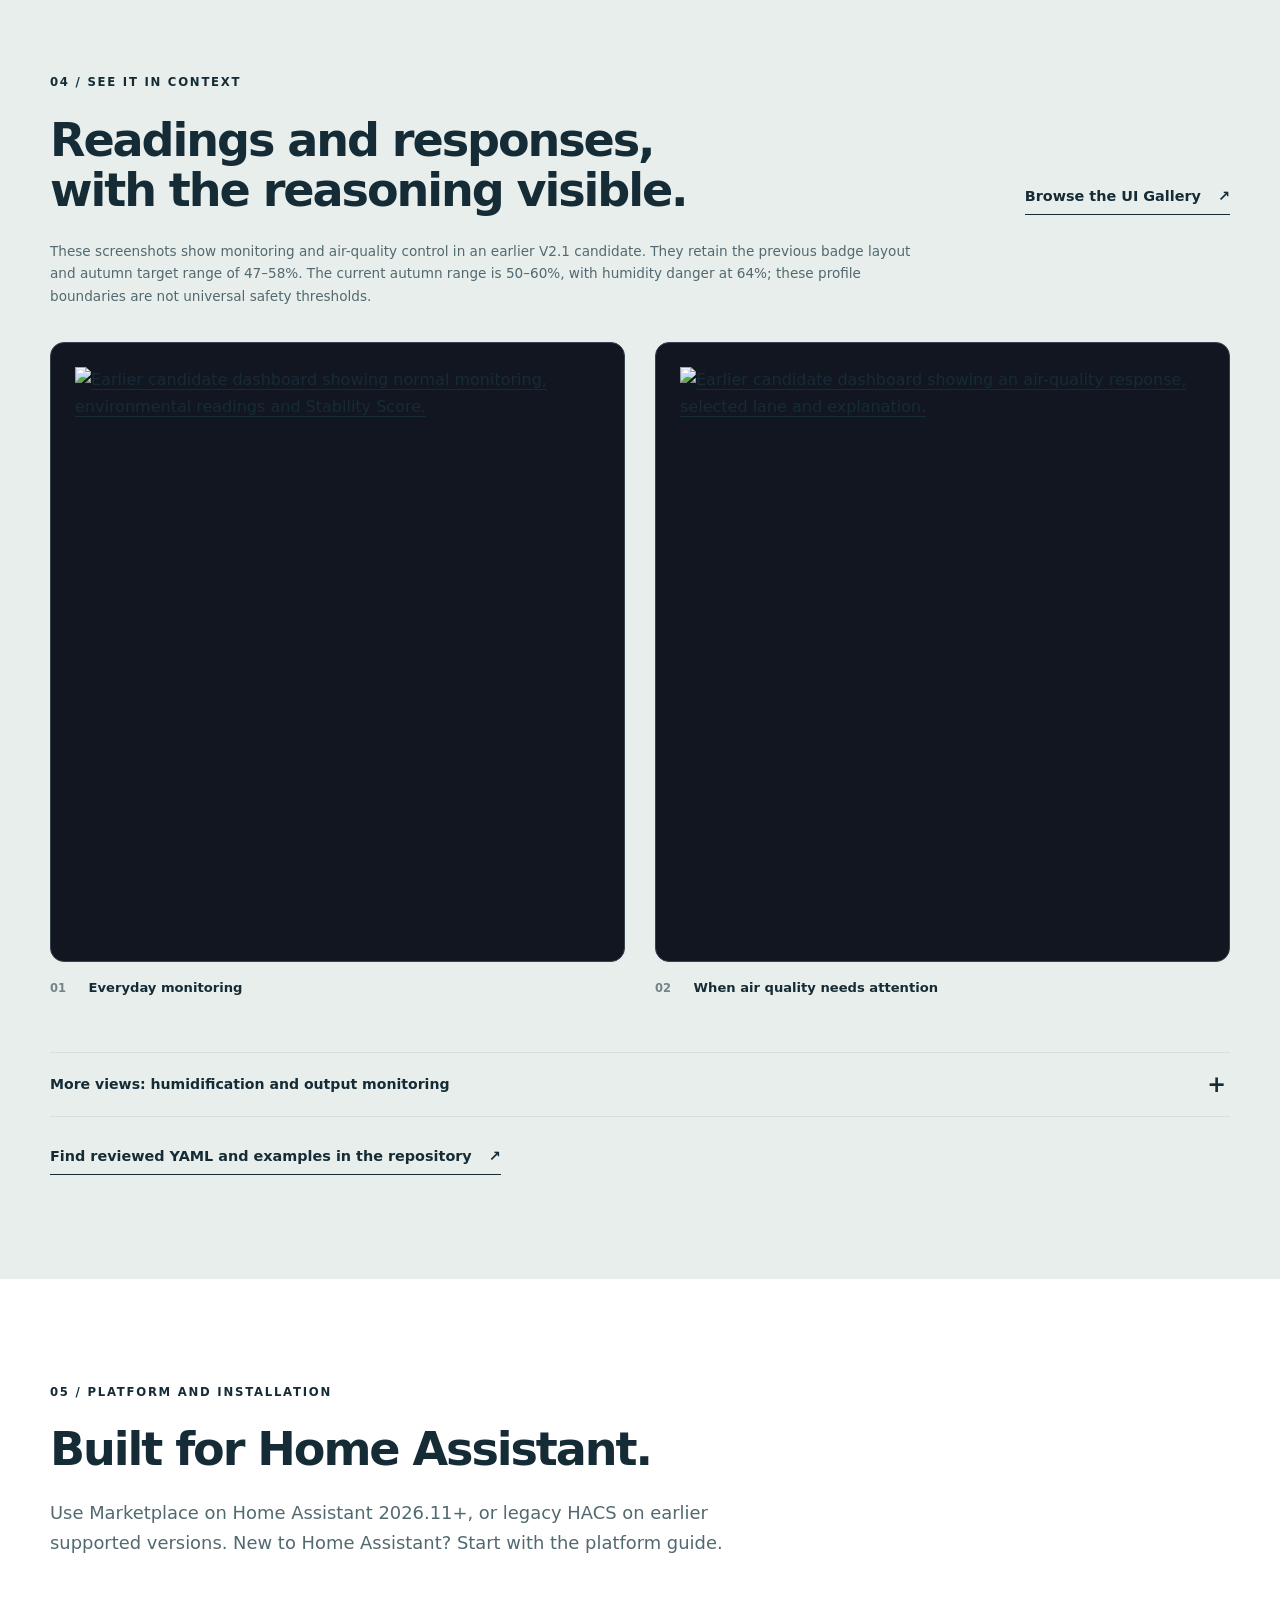
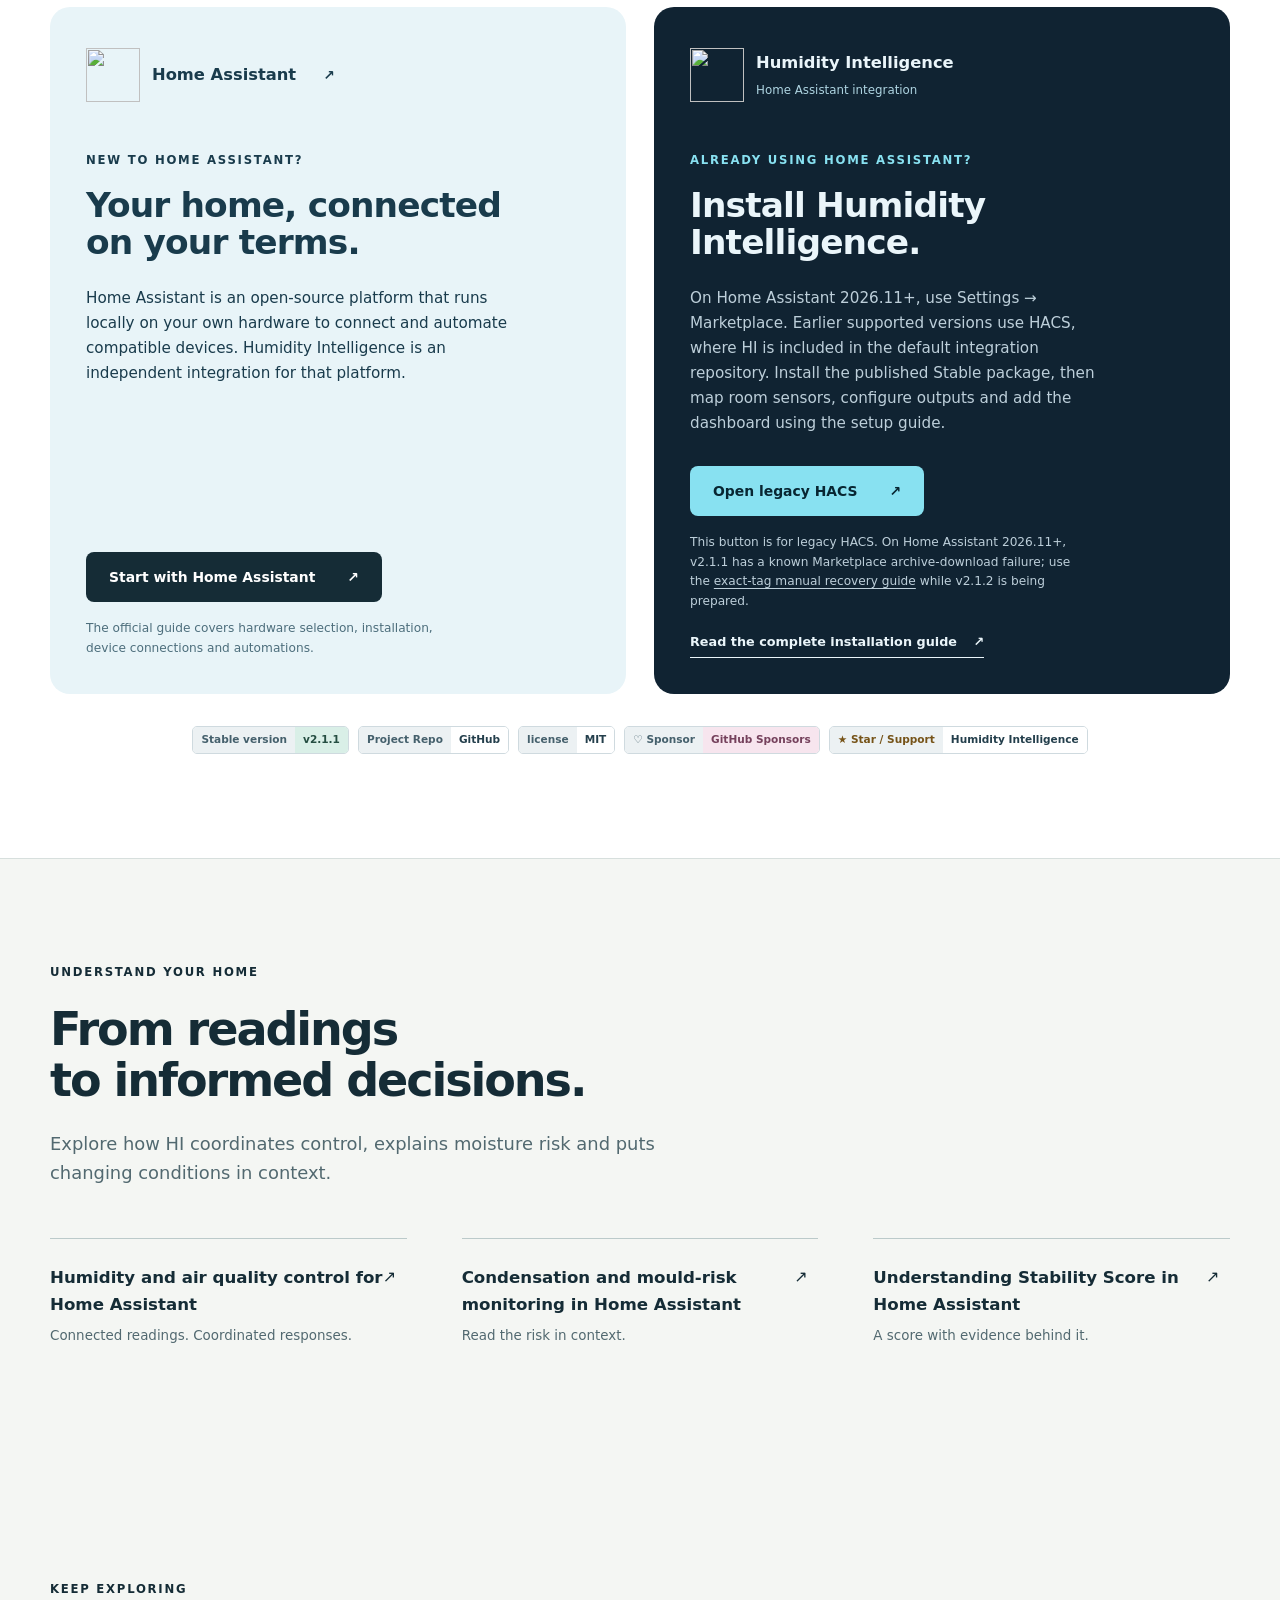
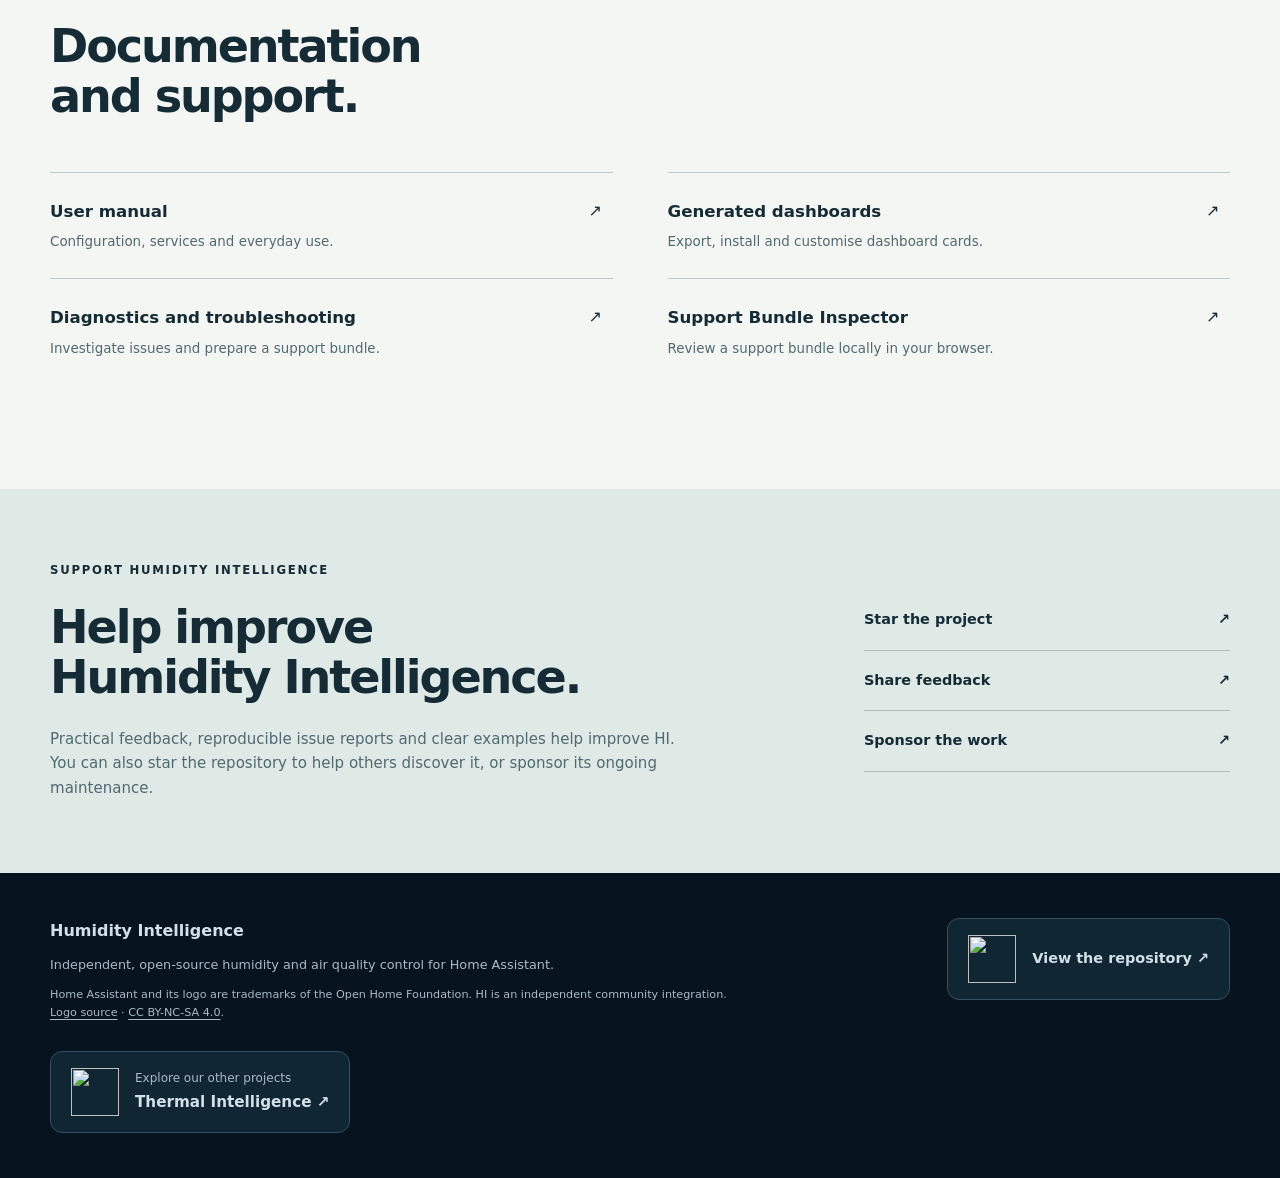
==== commit 97289c87: "Fix optional generated-card references for v2.1.2 Remove unconfigured optional entity literals befor" ====
--- a/site/index.html
+++ b/site/index.html
@@ -116,8 +116,8 @@
         </div>
         <div><p class="eyebrow">Updating your home</p>
           <p>HI keeps its deterministic control, seasonal humidity targets and Stability Score. The full release notes explain the installation changes, stronger CO clearance evidence and migration checks.</p>
-          <p class="context-note">Install the complete package and restart Home Assistant. Existing v2.1.2-beta.1 revision-14 cards stay compatible. From v2.1.1 or older cards, refresh and export the V2 layouts, replace the complete saved Manual-card YAML and refresh the client. No configuration-entry or entity-ID migration is required; restarting clears Stability history. Review sensor units and mappings in the upgrade guide.</p>
-          <p class="context-note">The stable candidate passed a Stable-instance upgrade. Published Stable remains v2.1.1 pending promotion and publication; see the validation record for installer coverage and the open optional-reference card issue.</p>
+          <p class="context-note">Install the complete package and restart Home Assistant. Both V2 layouts now use revision 15. From beta.1 revision-14 cards or earlier, refresh/export and replace the complete saved Manual-card YAML, then refresh the client. No configuration-entry or entity-ID migration is required; restarting clears Stability history. Review sensor units and mappings in the upgrade guide.</p>
+          <p class="context-note">V2.1.2 also corrects optional generated-card references. Published Stable remains v2.1.1 pending validation of the changed package, promotion and publication; see the release notes for exact coverage.</p>
           <a class="text-link" href="https://github.com/senyo888/humidity-intelligence/blob/senyo888-patch-1/docs/releases/v2.1.2.md">Release notes and upgrade guide <span aria-hidden="true">↗</span></a>
           <p class="context-note">Thanks to <a href="https://github.com/Slaybcn">@Slaybcn</a> for the report and logs, and <a href="https://github.com/Thorsten1982">@Thorsten1982</a> for confirming the Marketplace installation problem in <a href="https://github.com/senyo888/humidity-intelligence/issues/145">#145</a>.</p>
         </div>
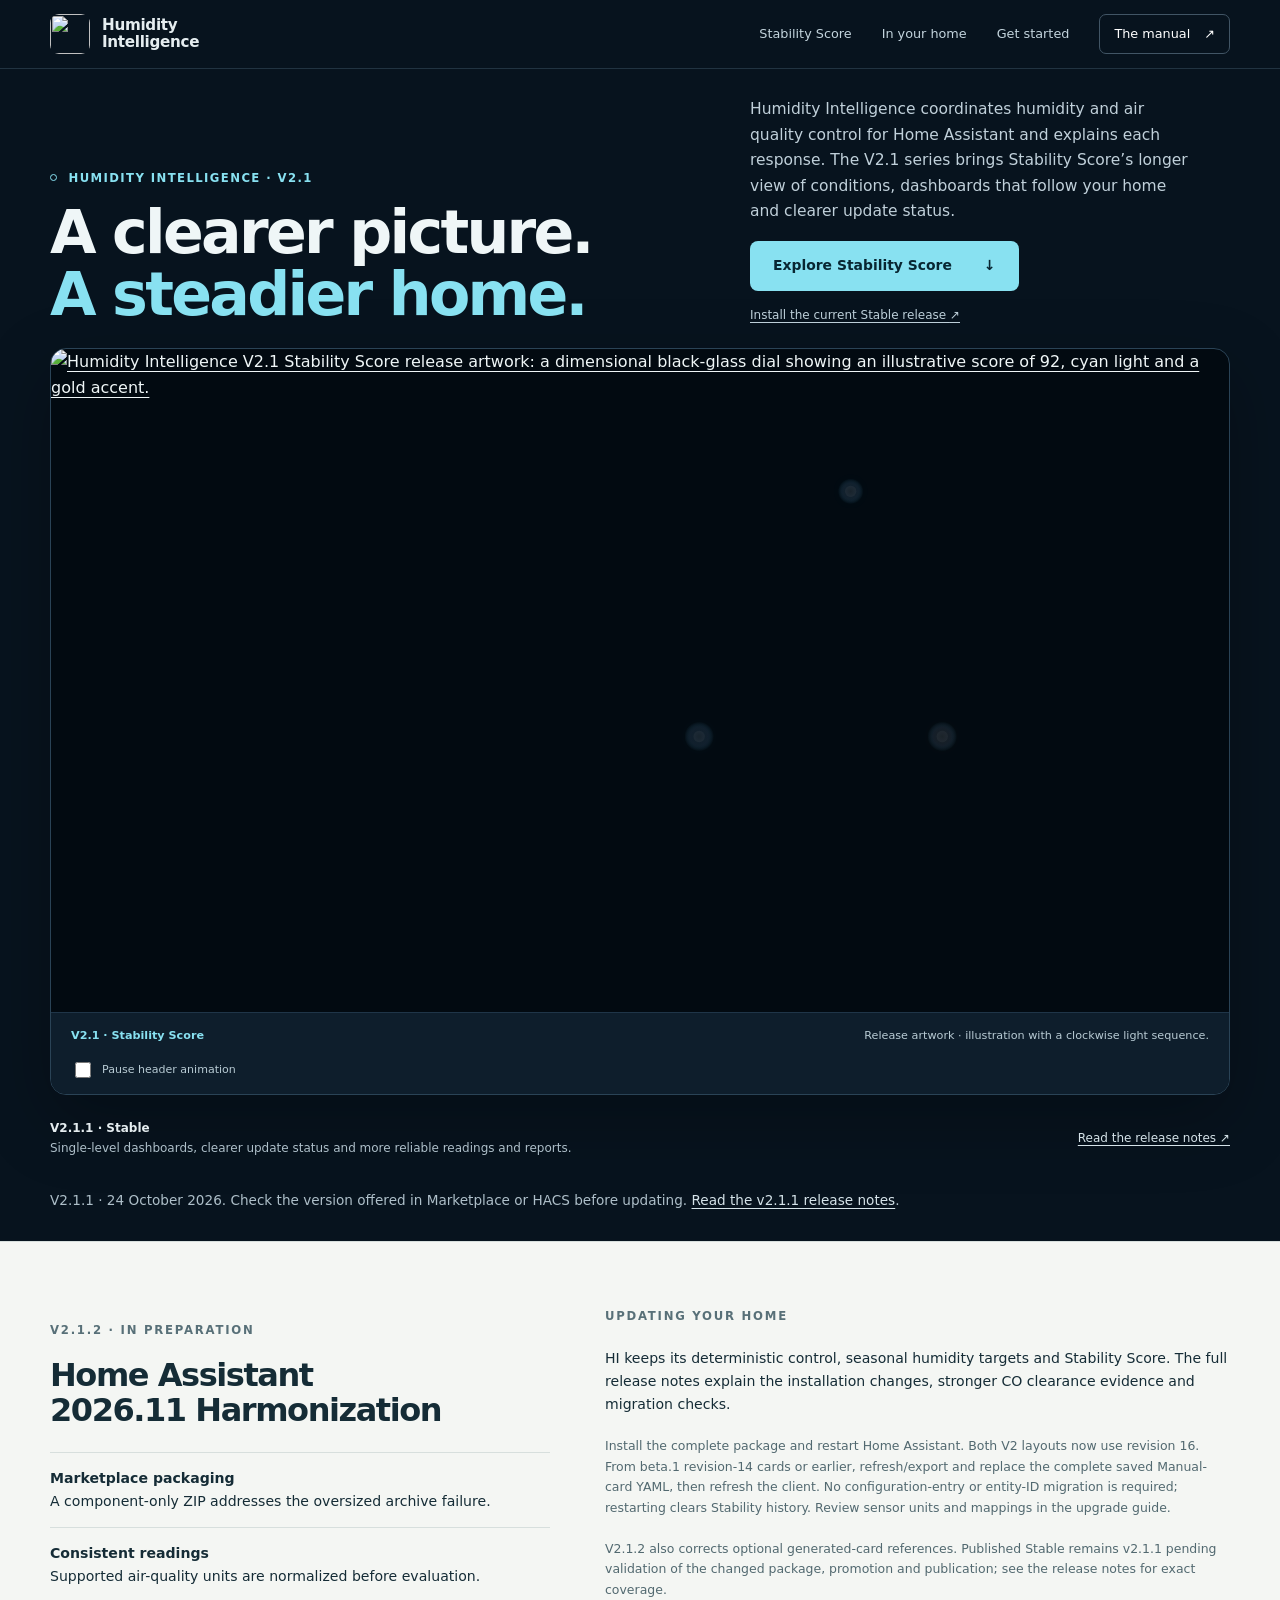
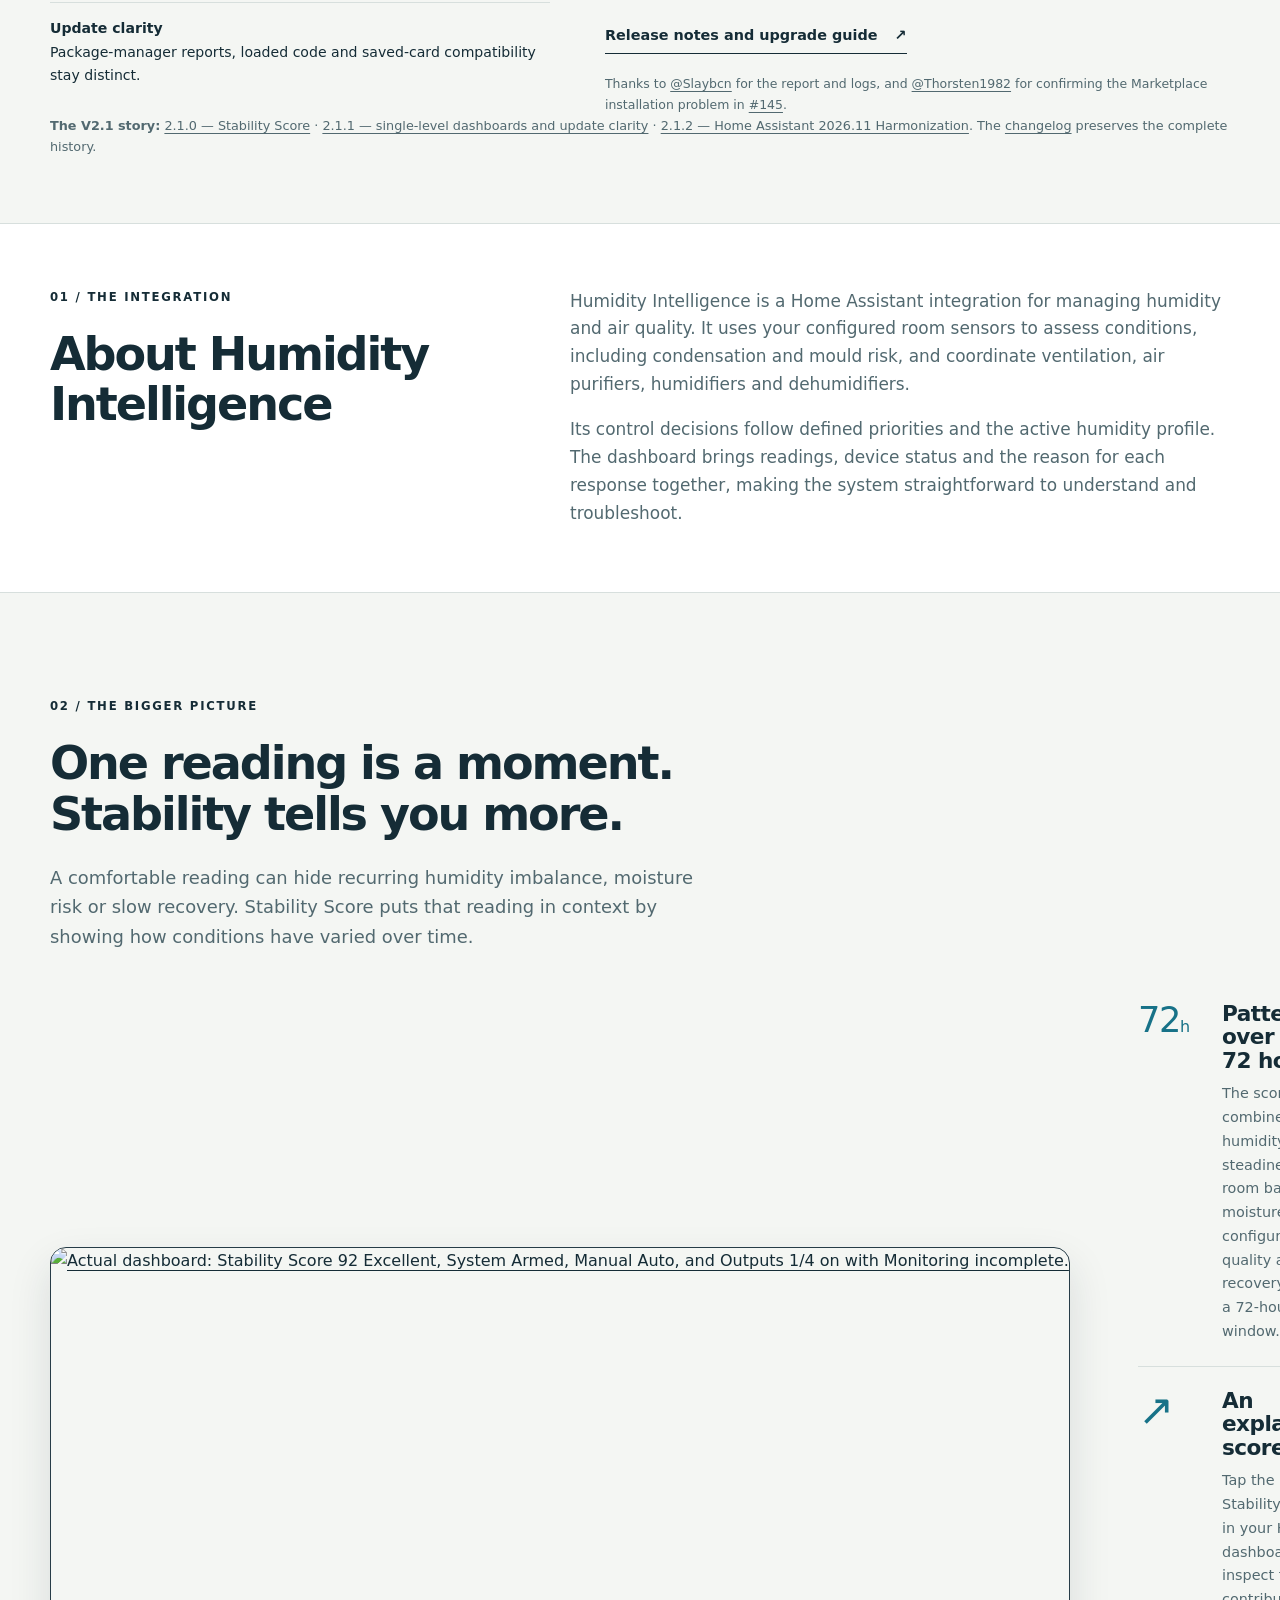
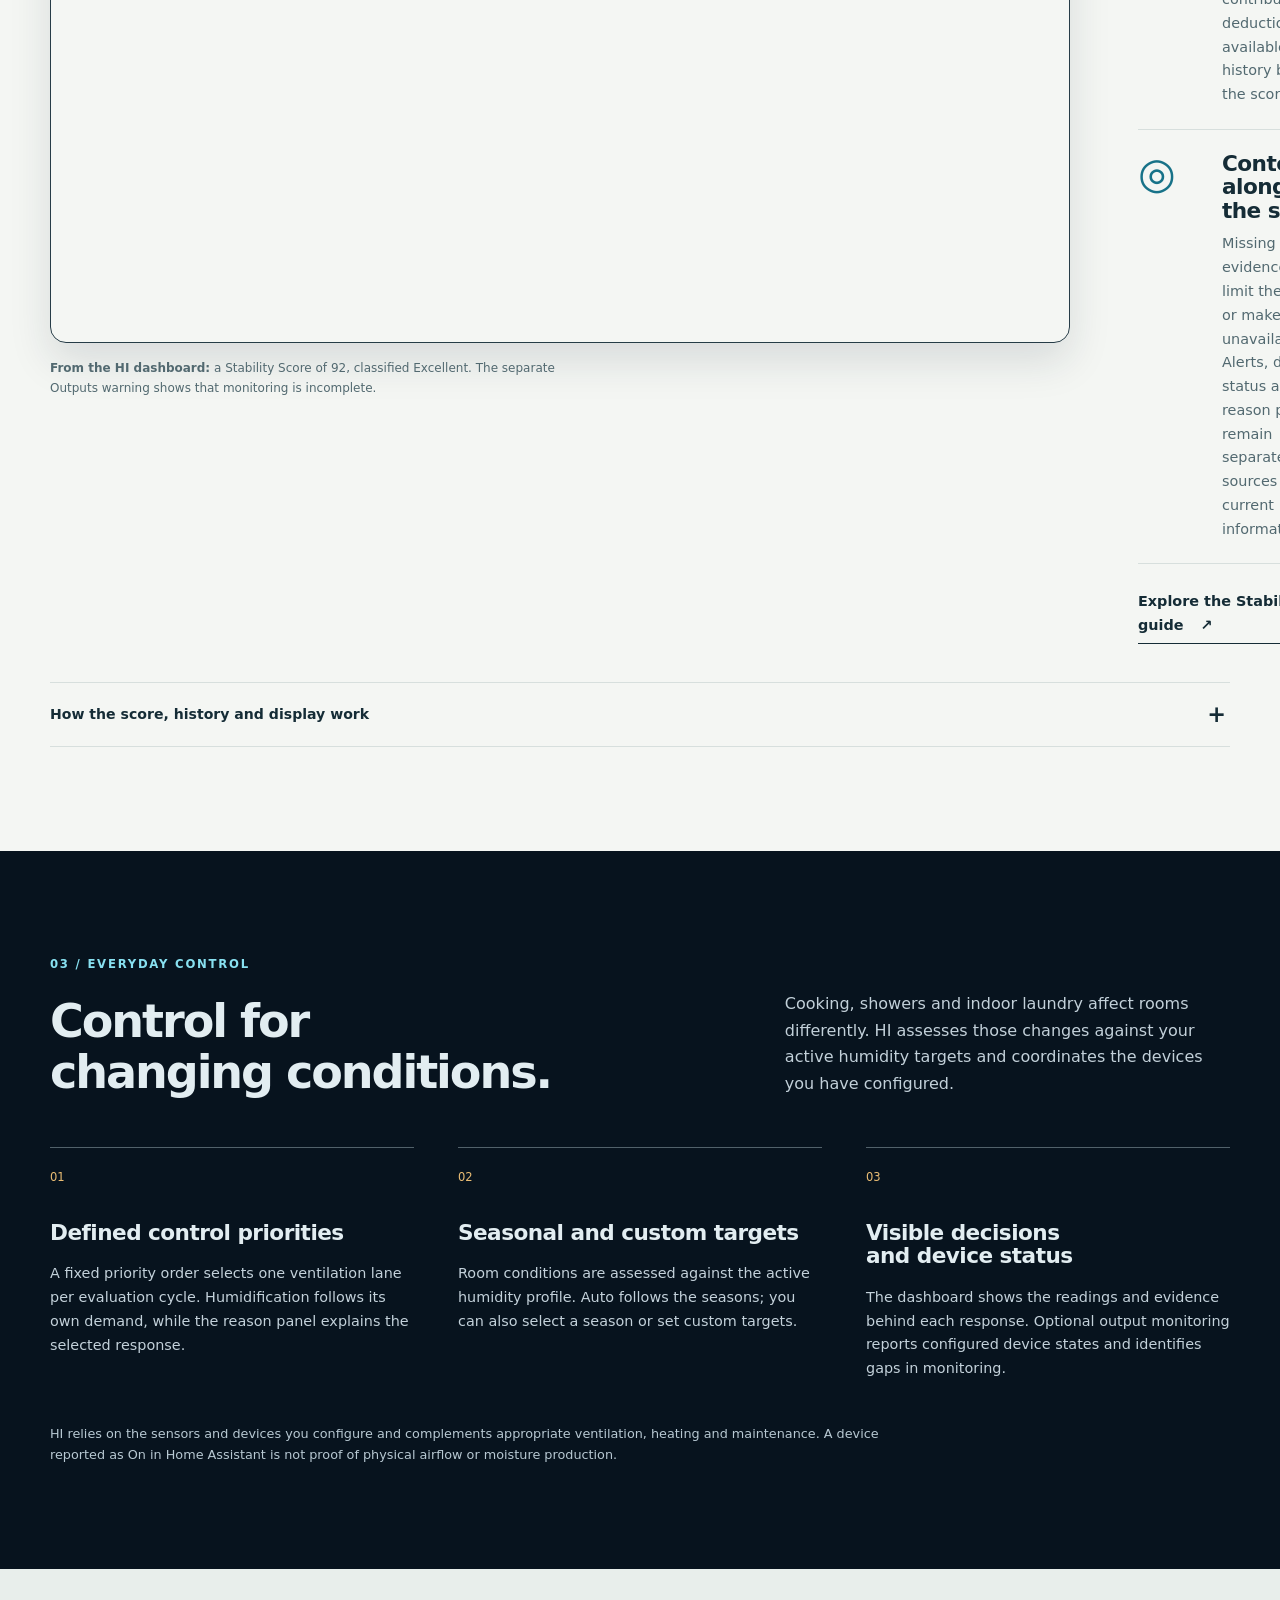
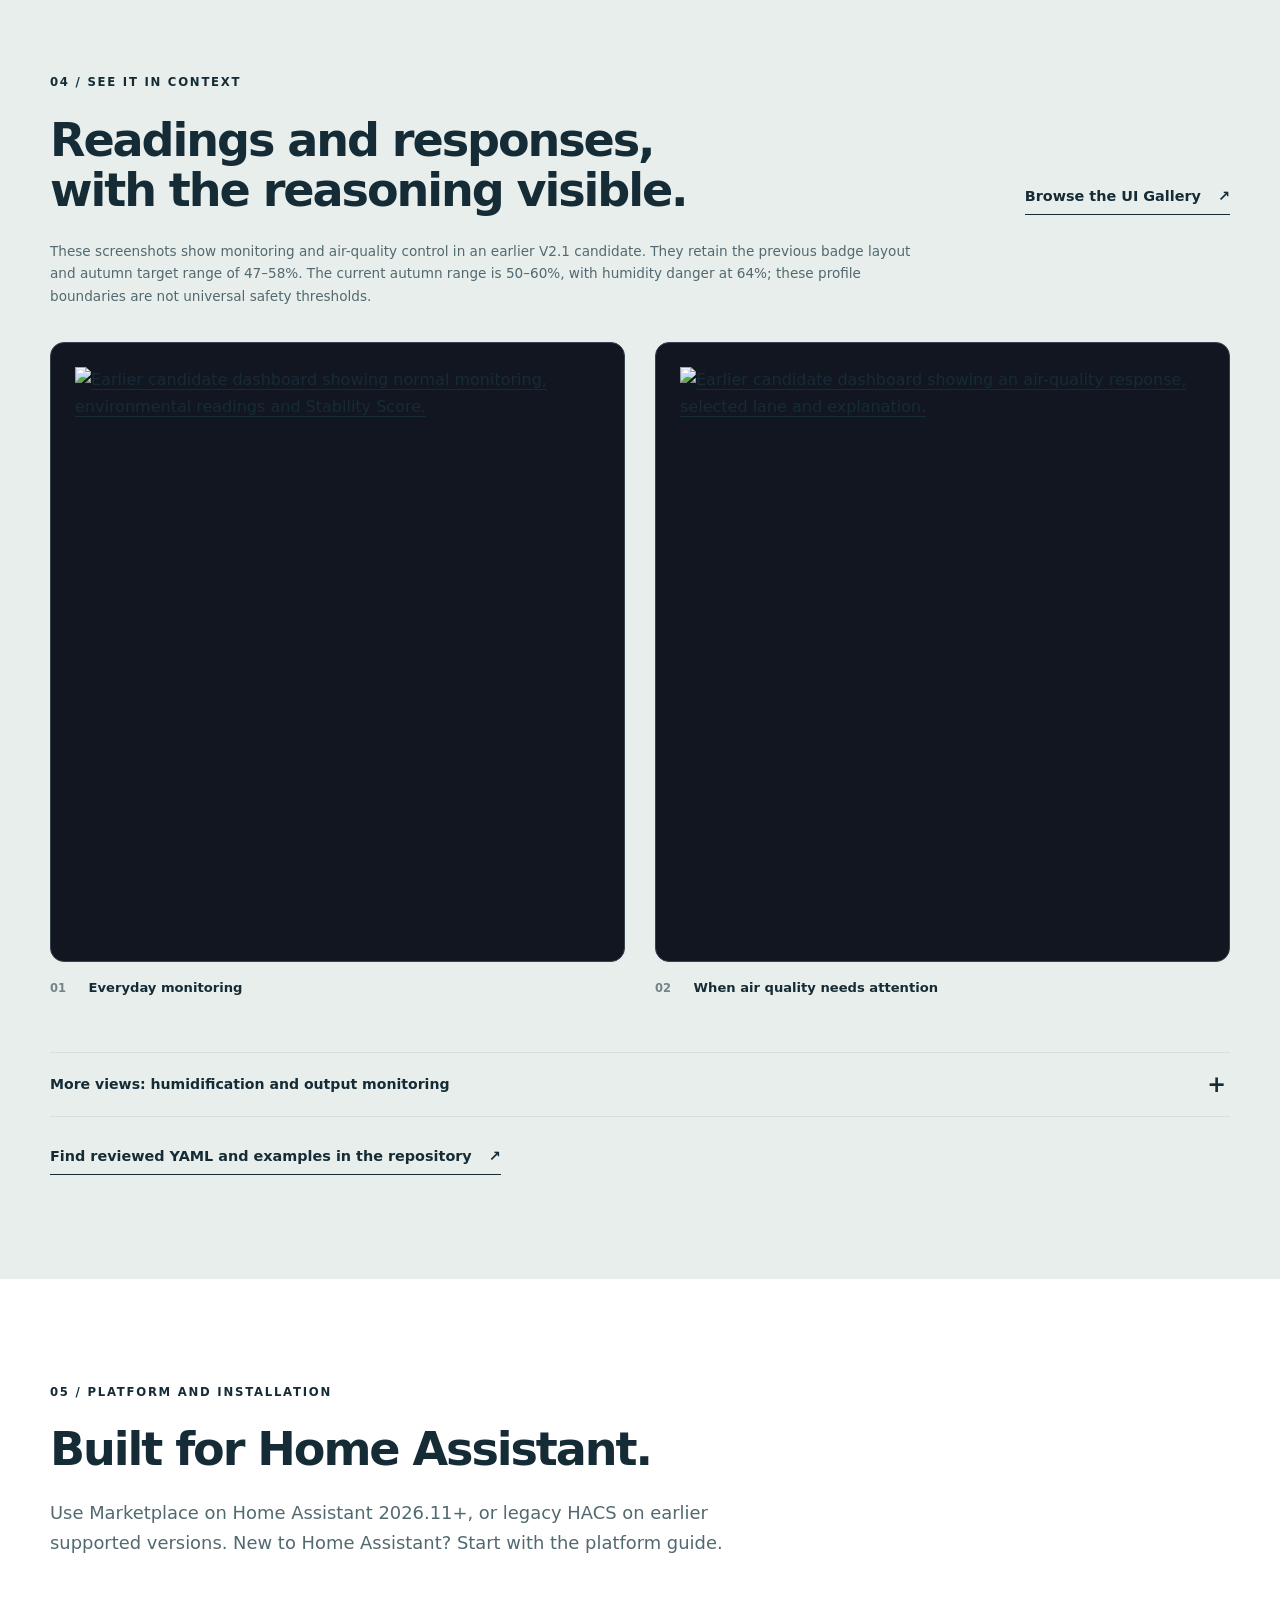
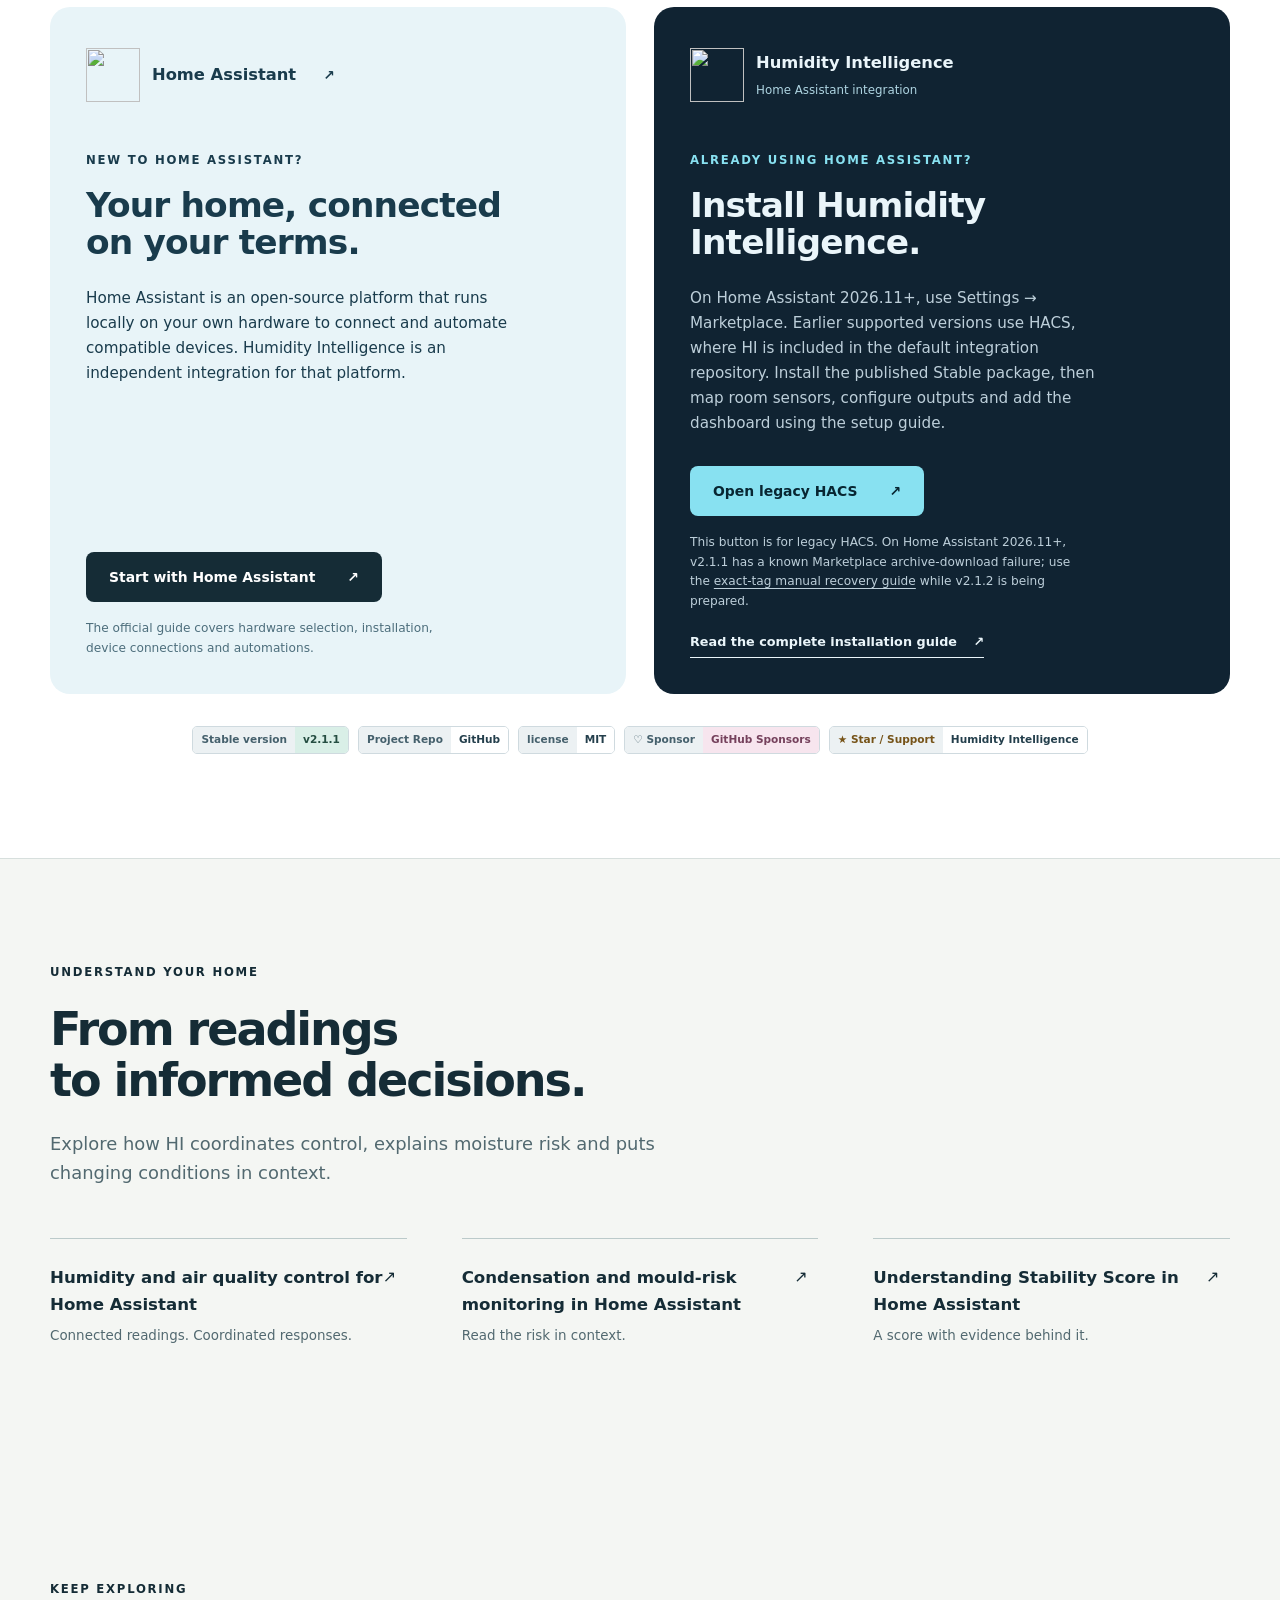
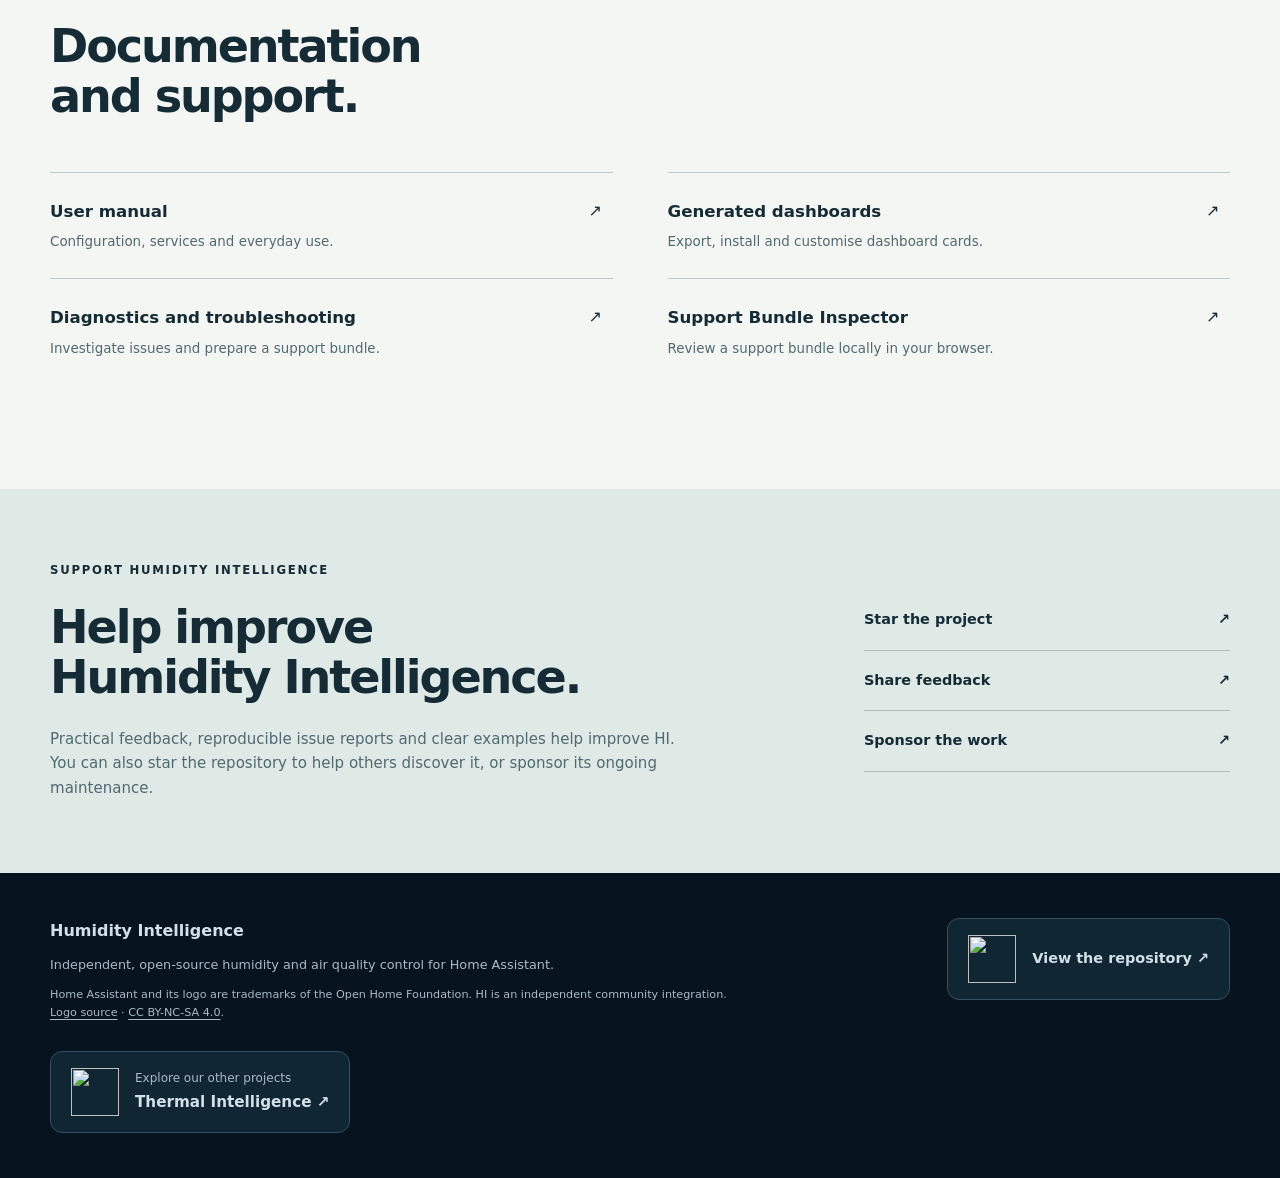
==== commit 0d99f598: "Advance final v2.1.2 cards to revision 16 Record the post-revision-15 mapping correction as a new ca" ====
--- a/site/index.html
+++ b/site/index.html
@@ -116,7 +116,7 @@
         </div>
         <div><p class="eyebrow">Updating your home</p>
           <p>HI keeps its deterministic control, seasonal humidity targets and Stability Score. The full release notes explain the installation changes, stronger CO clearance evidence and migration checks.</p>
-          <p class="context-note">Install the complete package and restart Home Assistant. Both V2 layouts now use revision 15. From beta.1 revision-14 cards or earlier, refresh/export and replace the complete saved Manual-card YAML, then refresh the client. No configuration-entry or entity-ID migration is required; restarting clears Stability history. Review sensor units and mappings in the upgrade guide.</p>
+          <p class="context-note">Install the complete package and restart Home Assistant. Both V2 layouts now use revision 16. From beta.1 revision-14 cards or earlier, refresh/export and replace the complete saved Manual-card YAML, then refresh the client. No configuration-entry or entity-ID migration is required; restarting clears Stability history. Review sensor units and mappings in the upgrade guide.</p>
           <p class="context-note">V2.1.2 also corrects optional generated-card references. Published Stable remains v2.1.1 pending validation of the changed package, promotion and publication; see the release notes for exact coverage.</p>
           <a class="text-link" href="https://github.com/senyo888/humidity-intelligence/blob/senyo888-patch-1/docs/releases/v2.1.2.md">Release notes and upgrade guide <span aria-hidden="true">↗</span></a>
           <p class="context-note">Thanks to <a href="https://github.com/Slaybcn">@Slaybcn</a> for the report and logs, and <a href="https://github.com/Thorsten1982">@Thorsten1982</a> for confirming the Marketplace installation problem in <a href="https://github.com/senyo888/humidity-intelligence/issues/145">#145</a>.</p>
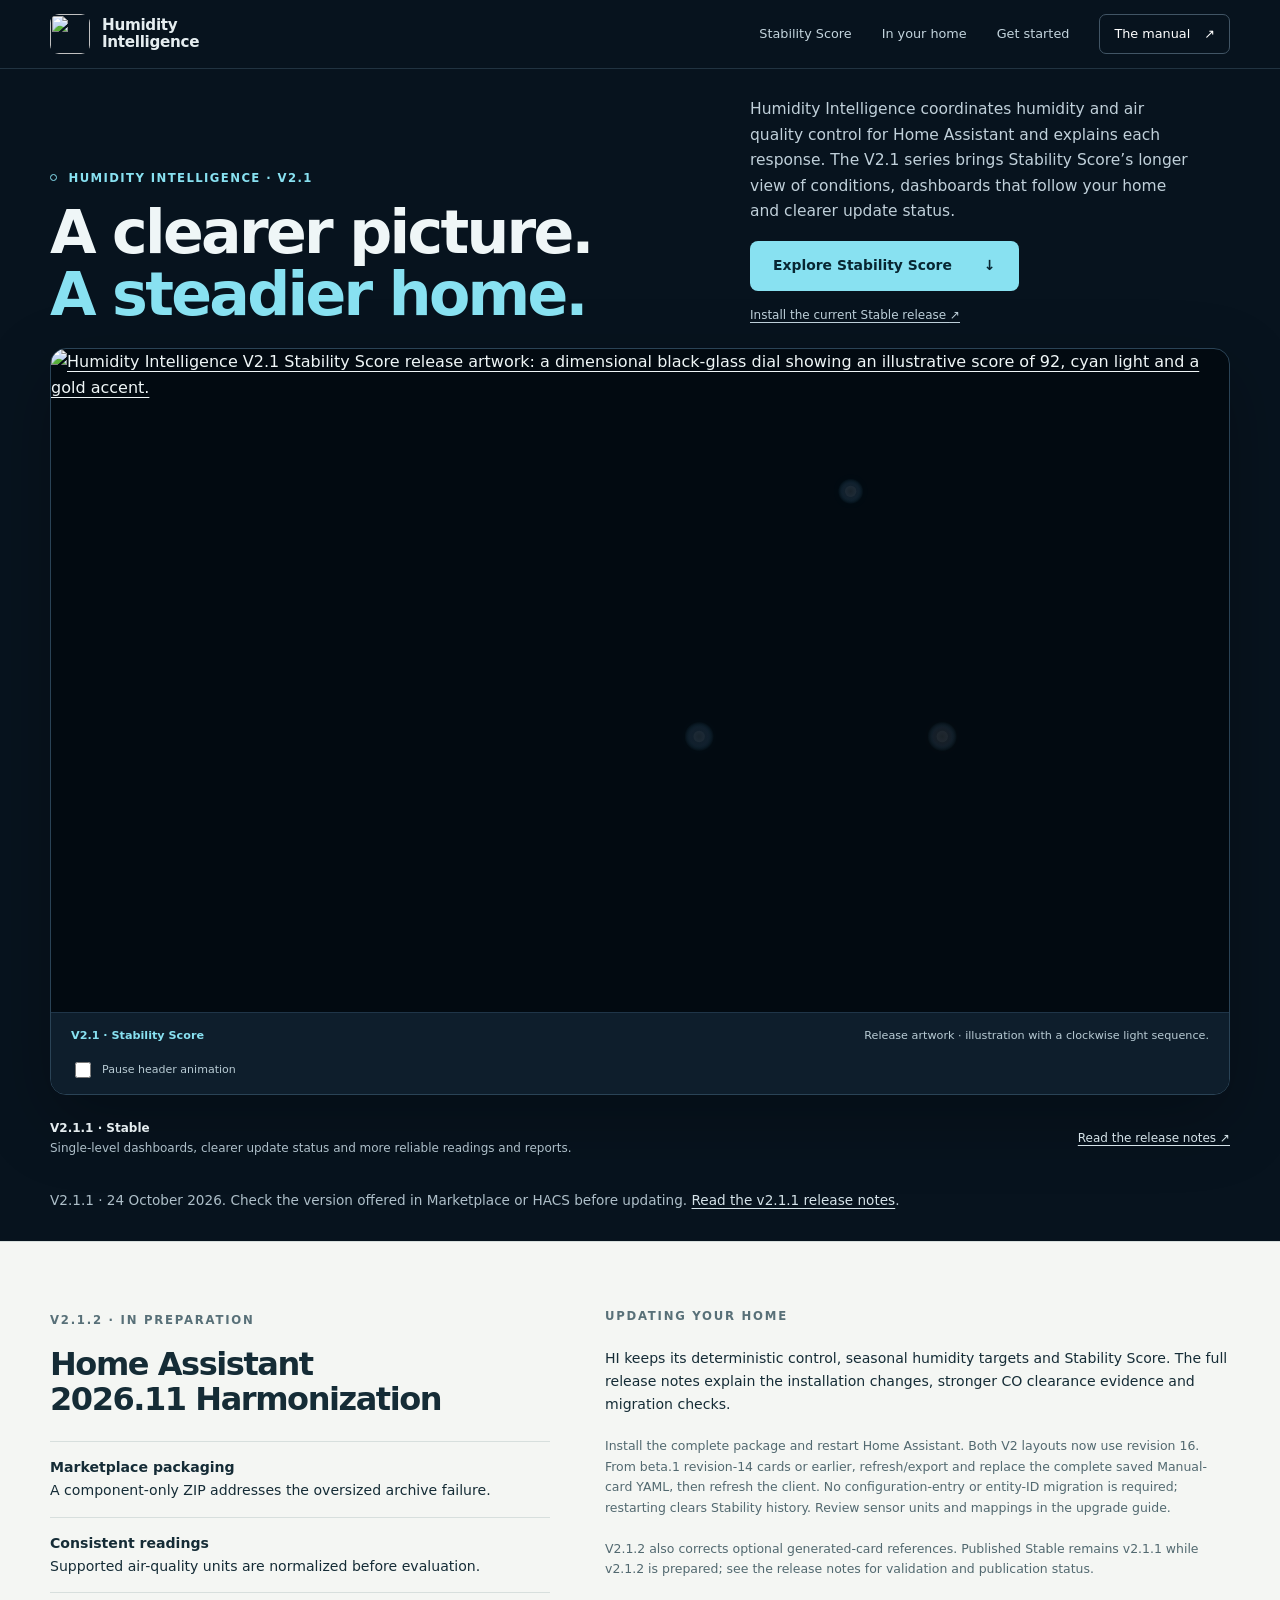
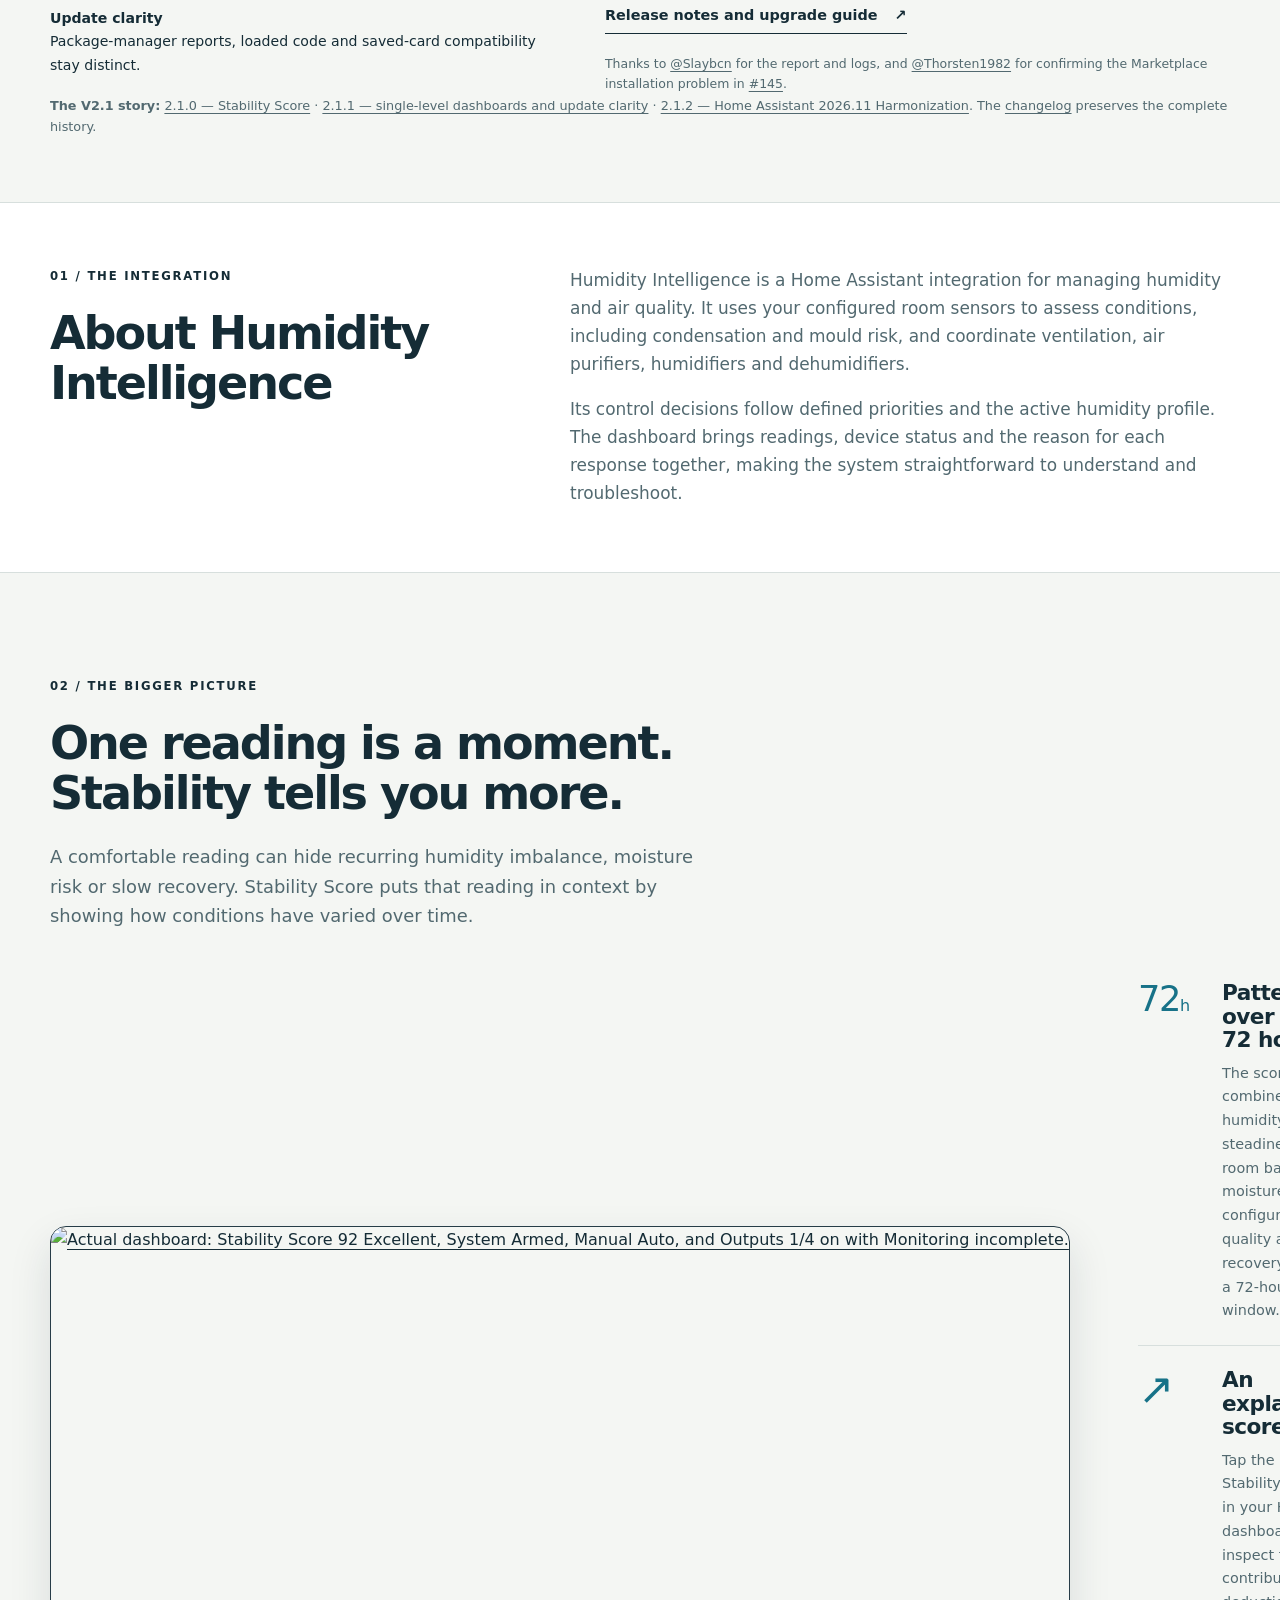
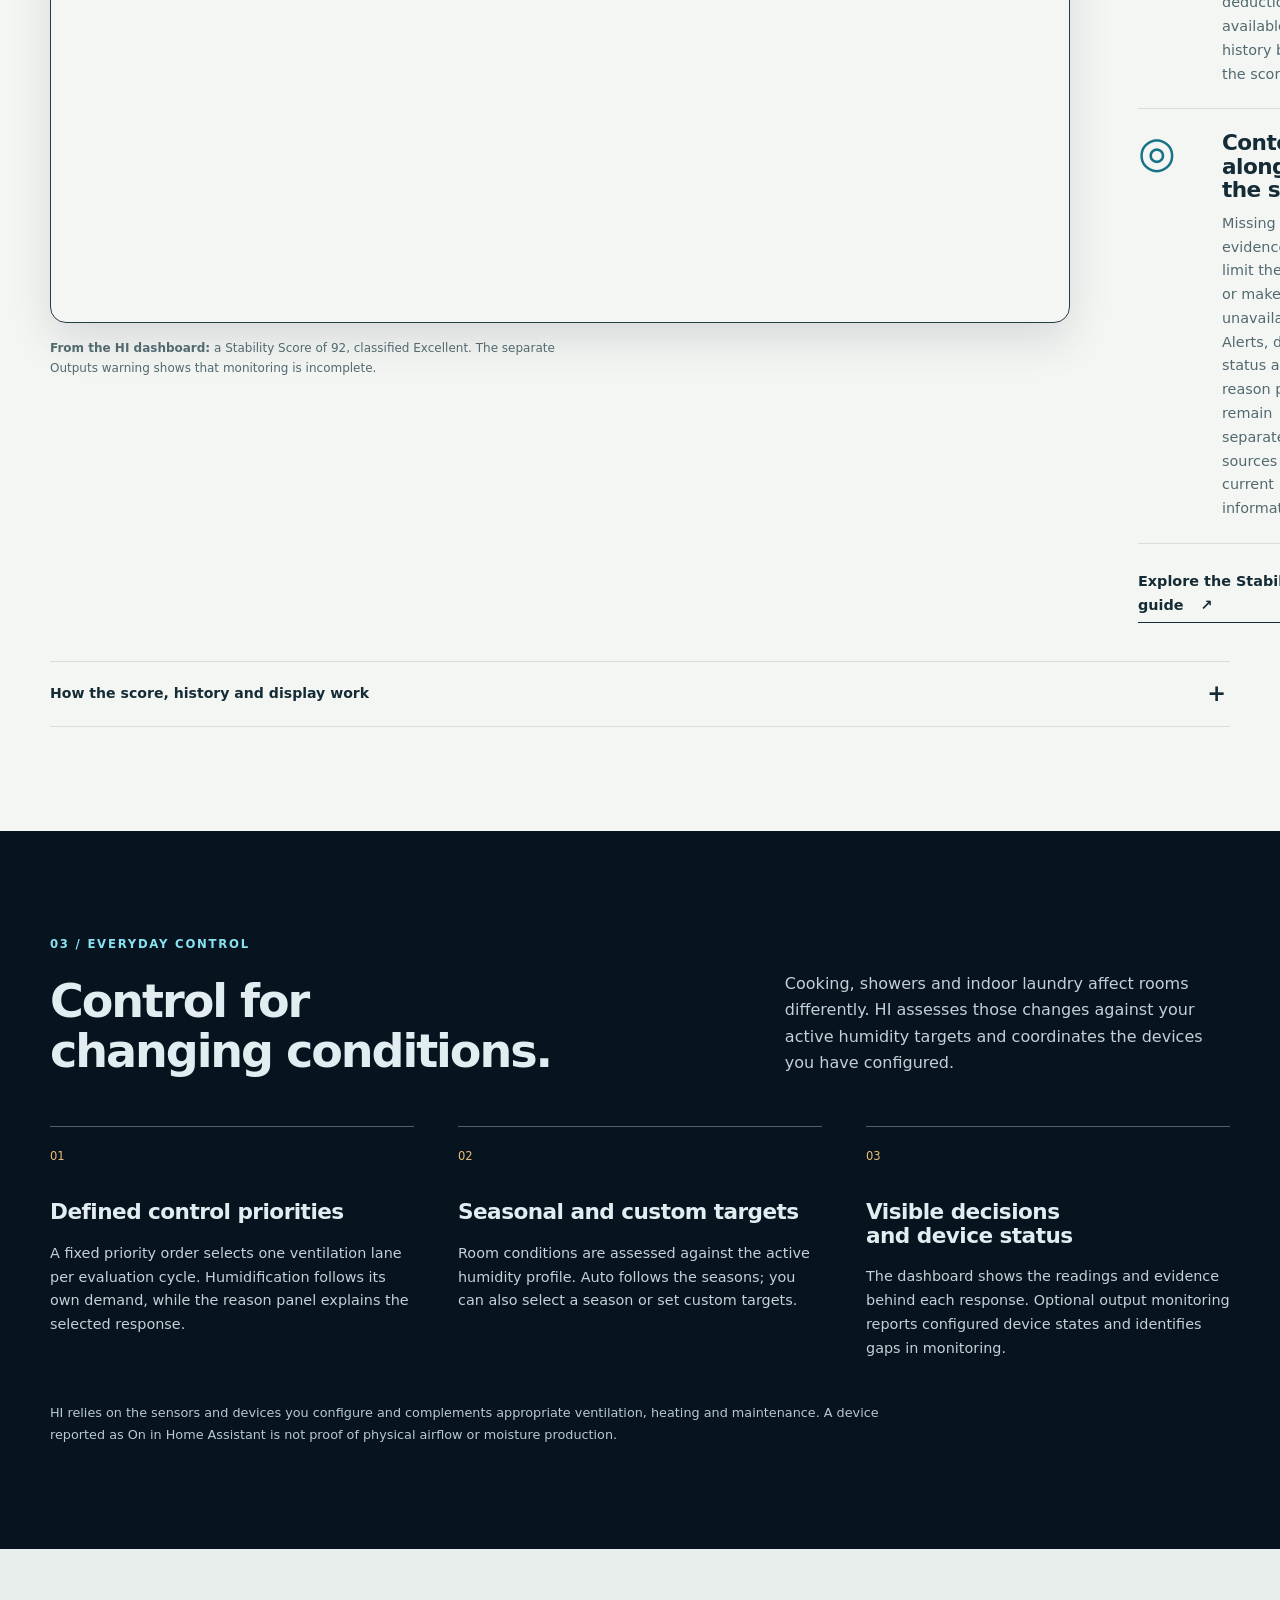
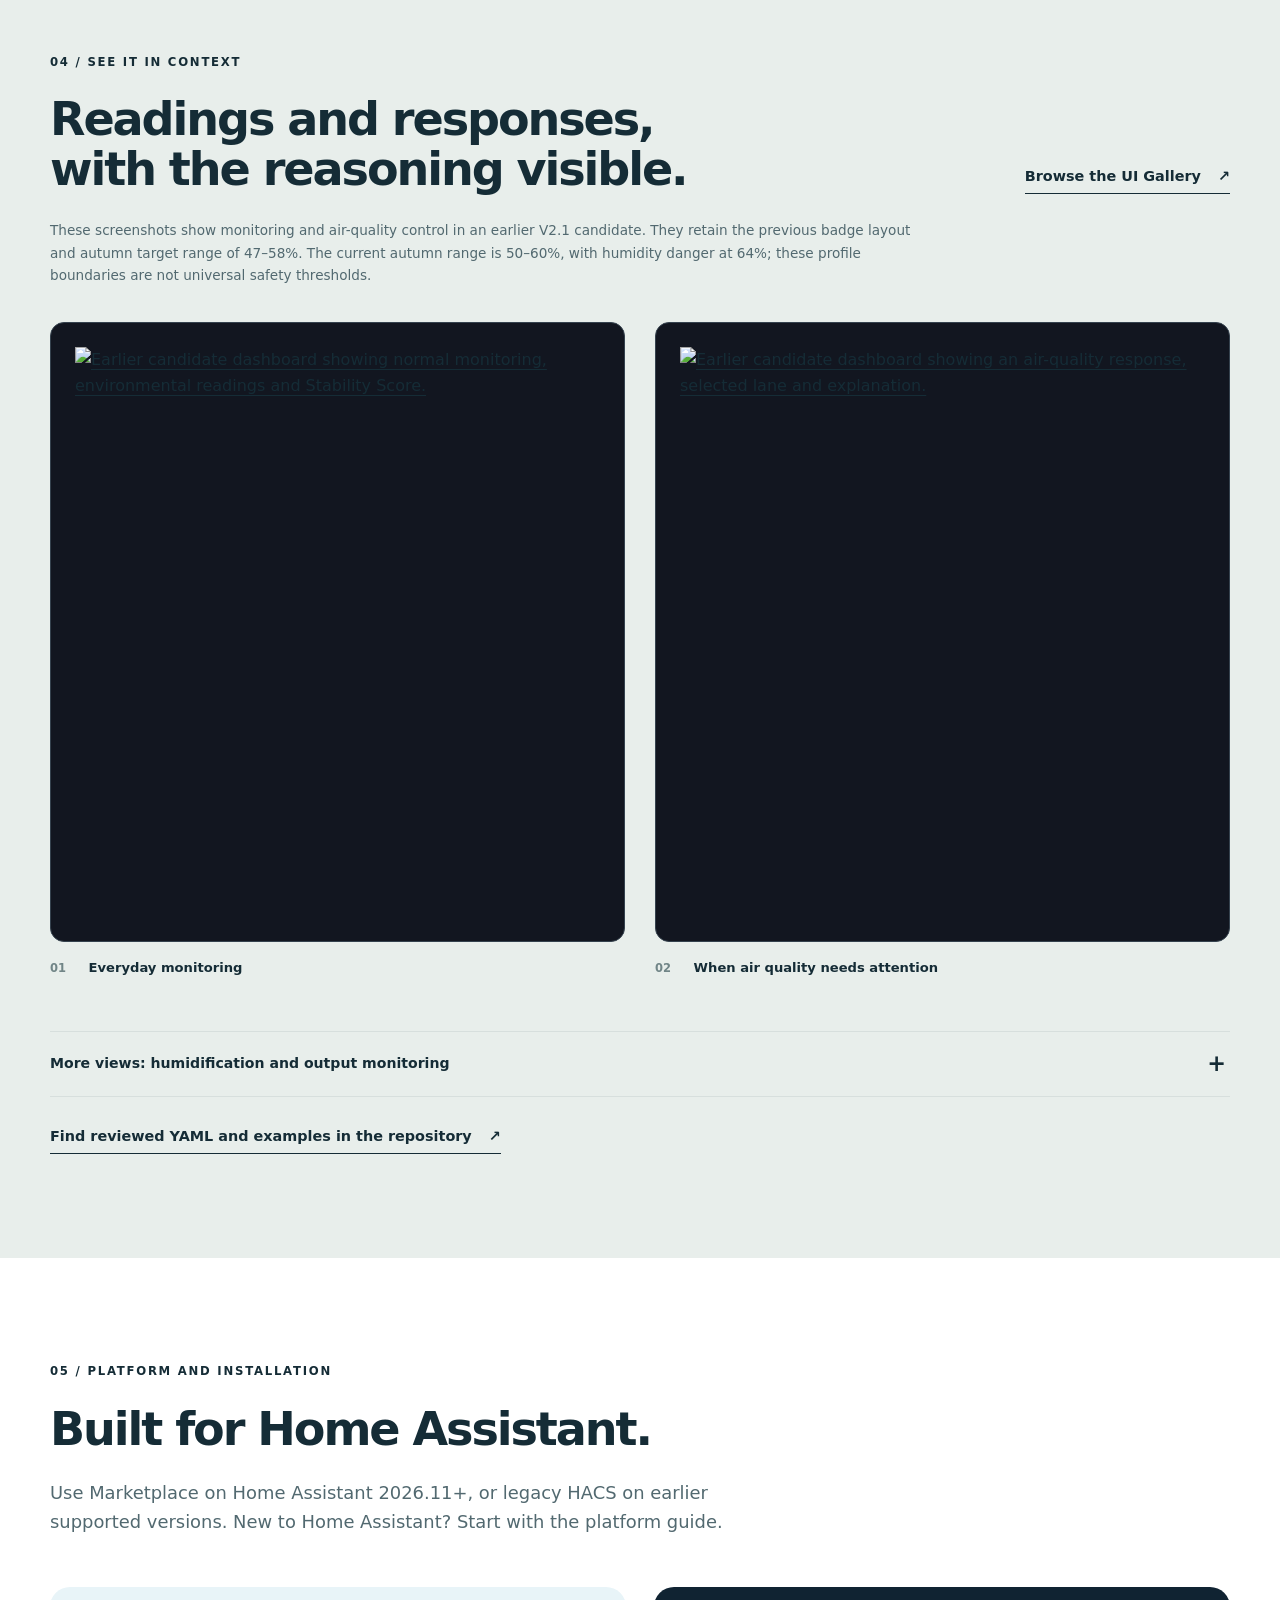
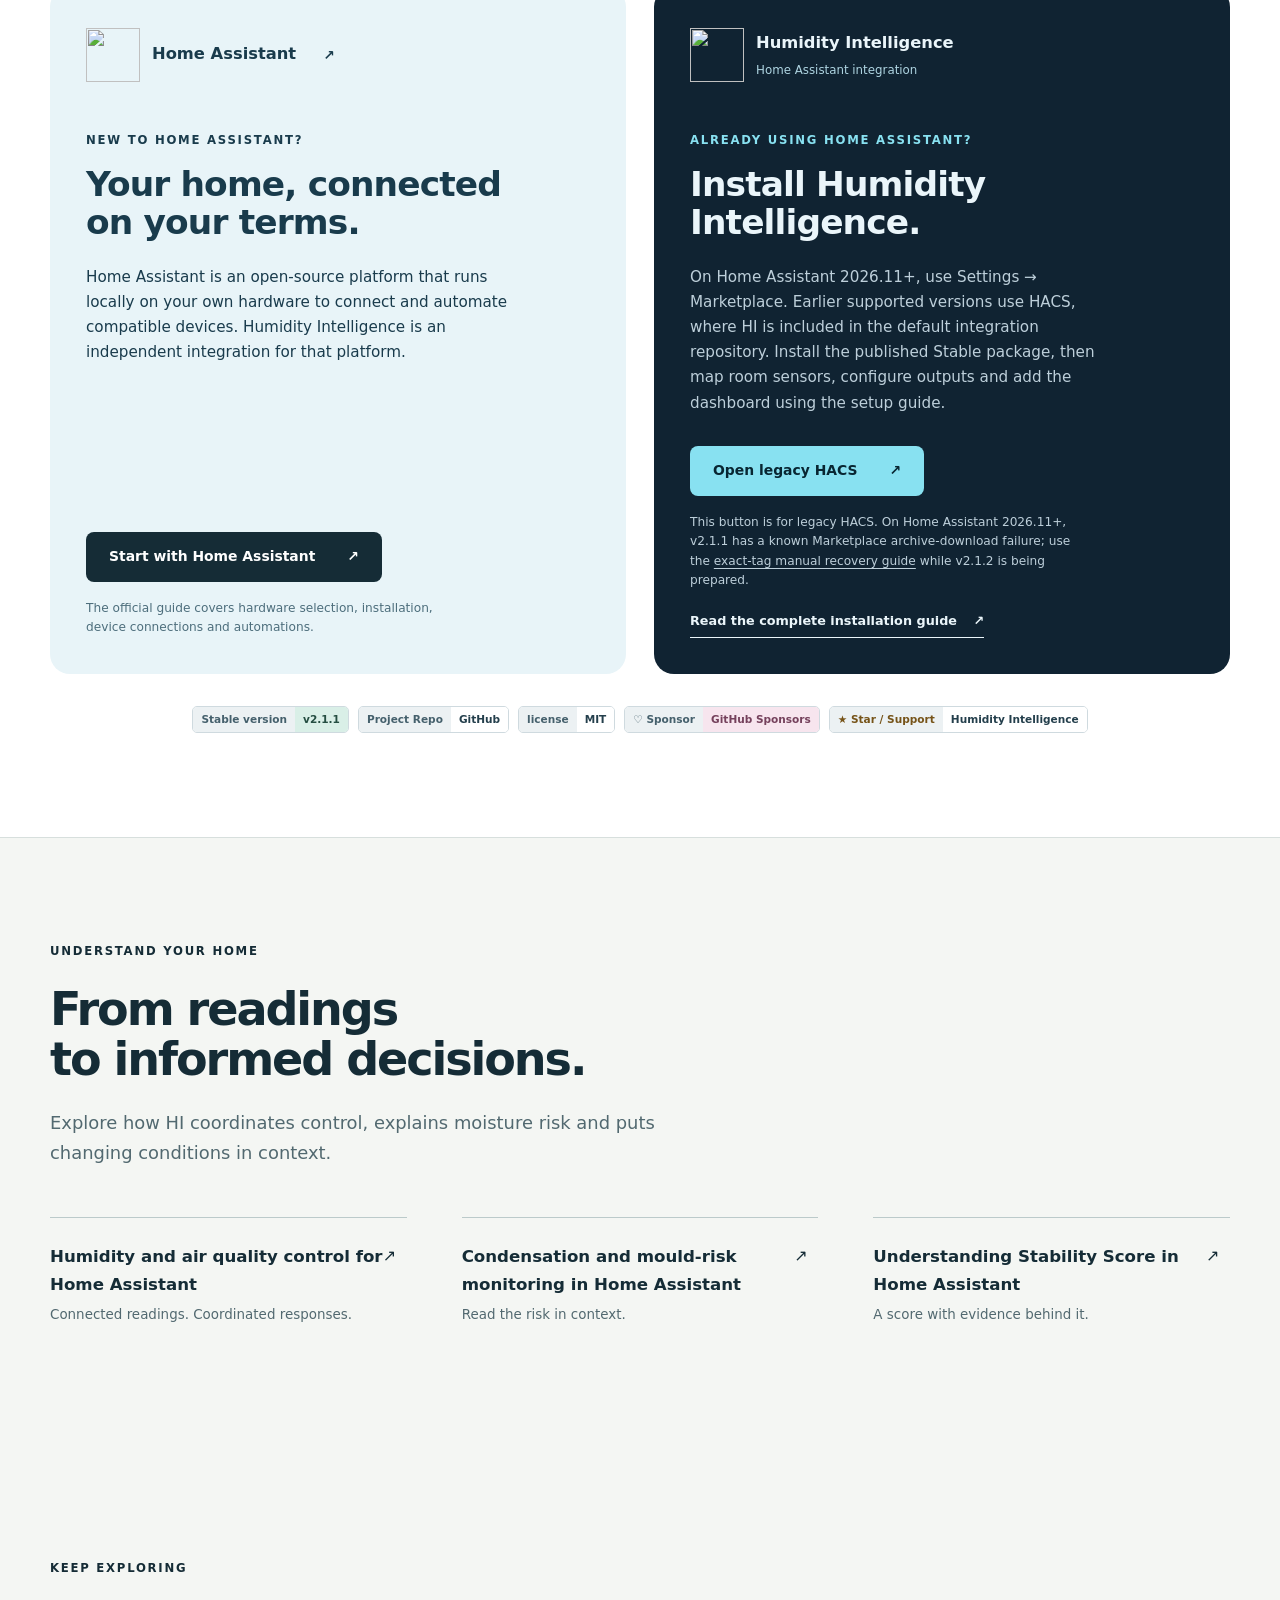
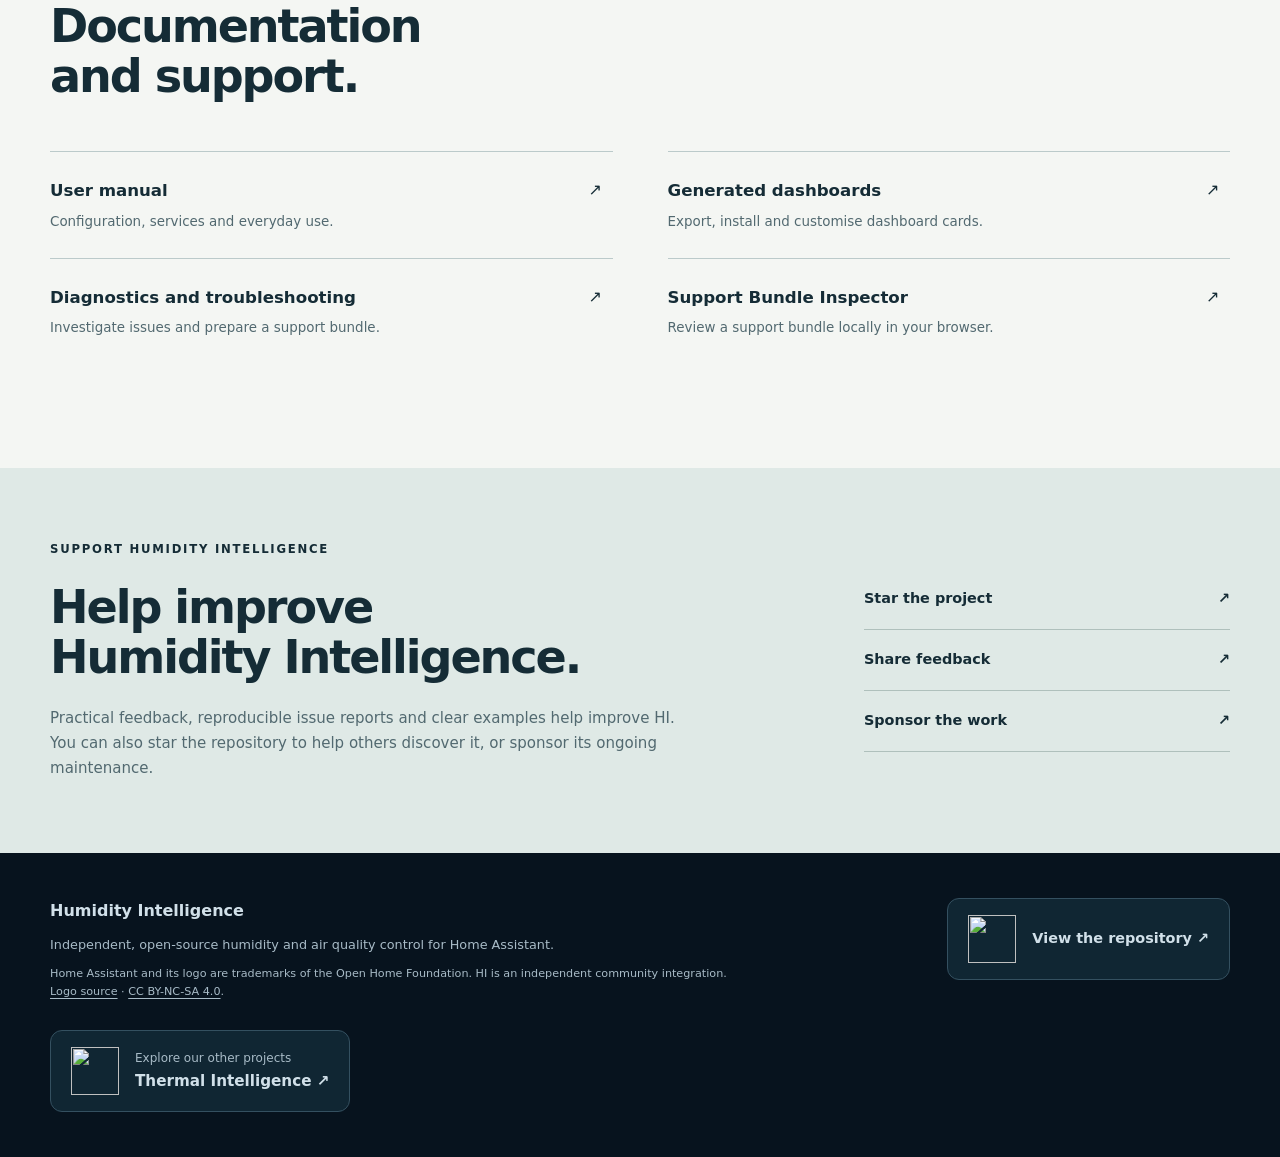
==== commit 4be40620: "Record final card validation and blocked Stable acceptance Document exact revision-16 native fixture" ====
--- a/site/index.html
+++ b/site/index.html
@@ -117,7 +117,7 @@
         <div><p class="eyebrow">Updating your home</p>
           <p>HI keeps its deterministic control, seasonal humidity targets and Stability Score. The full release notes explain the installation changes, stronger CO clearance evidence and migration checks.</p>
           <p class="context-note">Install the complete package and restart Home Assistant. Both V2 layouts now use revision 16. From beta.1 revision-14 cards or earlier, refresh/export and replace the complete saved Manual-card YAML, then refresh the client. No configuration-entry or entity-ID migration is required; restarting clears Stability history. Review sensor units and mappings in the upgrade guide.</p>
-          <p class="context-note">V2.1.2 also corrects optional generated-card references. Published Stable remains v2.1.1 pending validation of the changed package, promotion and publication; see the release notes for exact coverage.</p>
+          <p class="context-note">V2.1.2 also corrects optional generated-card references. Published Stable remains v2.1.1 while v2.1.2 is prepared; see the release notes for validation and publication status.</p>
           <a class="text-link" href="https://github.com/senyo888/humidity-intelligence/blob/senyo888-patch-1/docs/releases/v2.1.2.md">Release notes and upgrade guide <span aria-hidden="true">↗</span></a>
           <p class="context-note">Thanks to <a href="https://github.com/Slaybcn">@Slaybcn</a> for the report and logs, and <a href="https://github.com/Thorsten1982">@Thorsten1982</a> for confirming the Marketplace installation problem in <a href="https://github.com/senyo888/humidity-intelligence/issues/145">#145</a>.</p>
         </div>
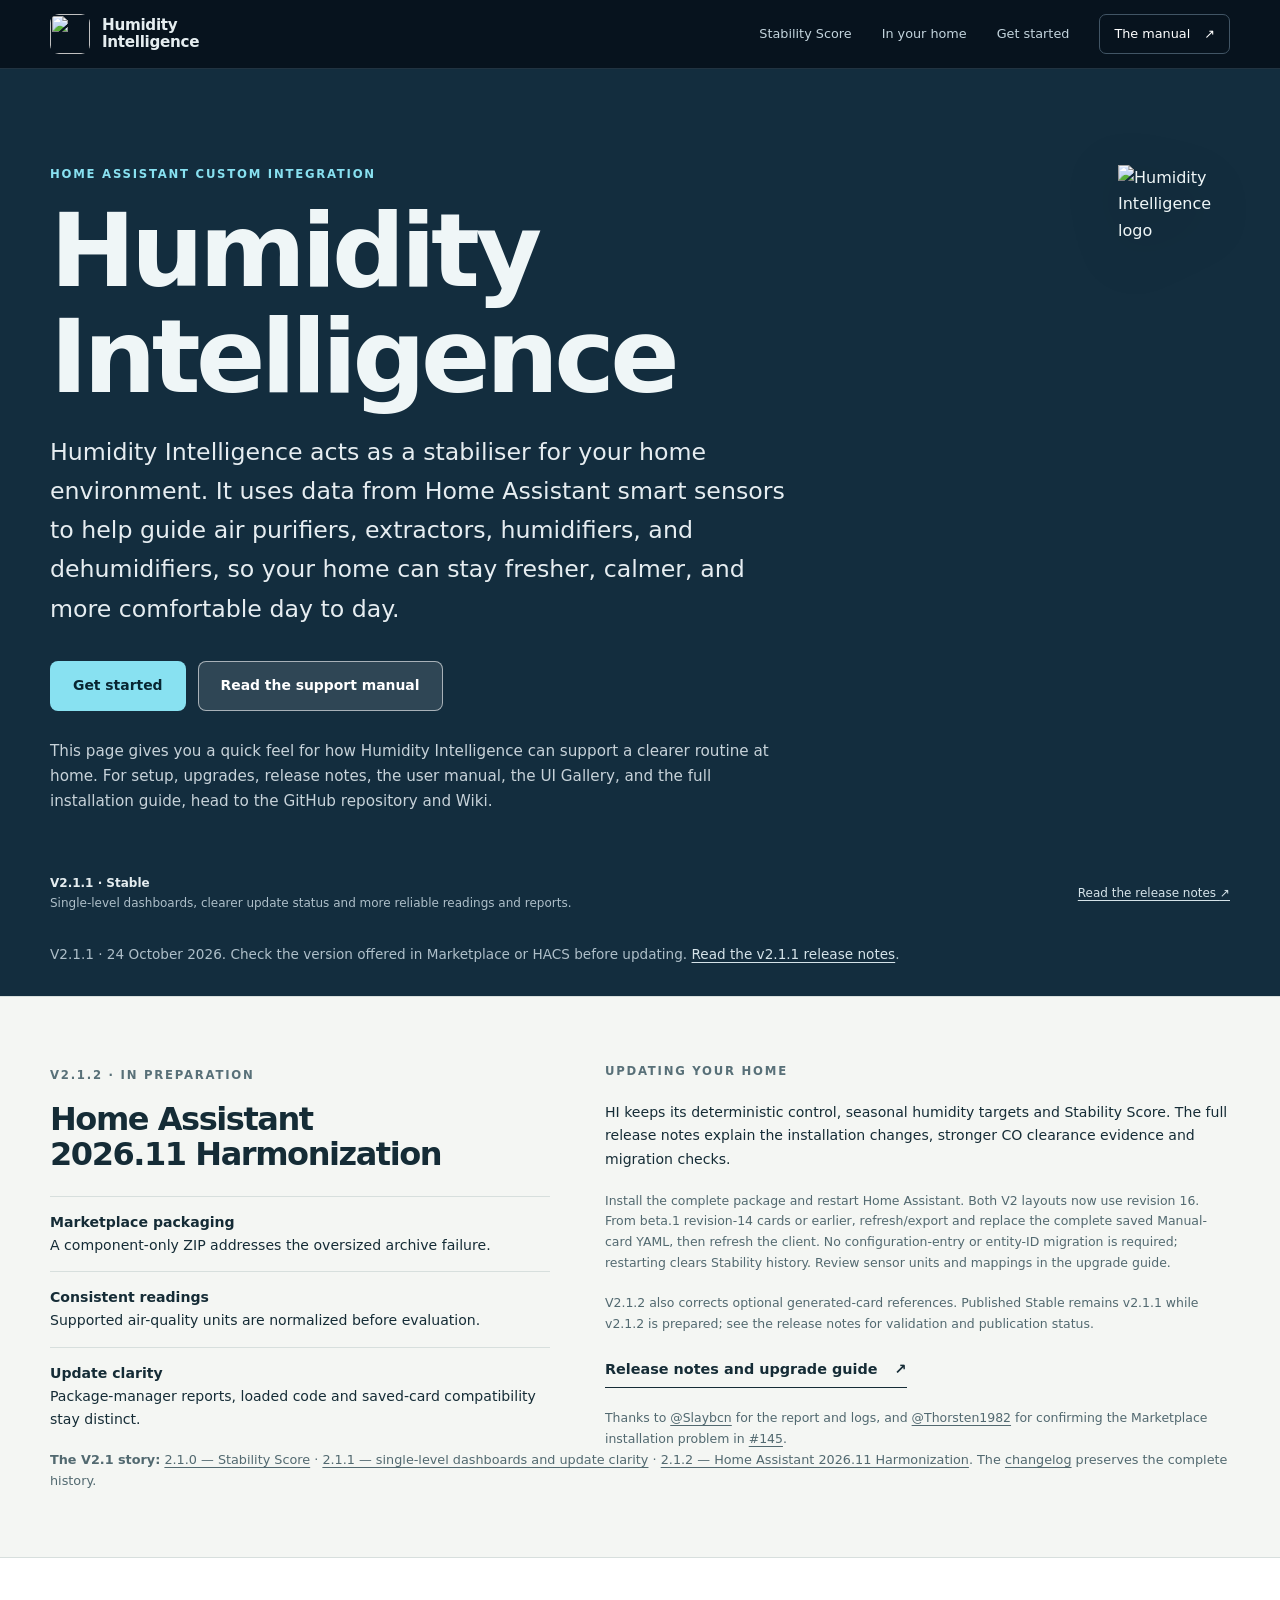
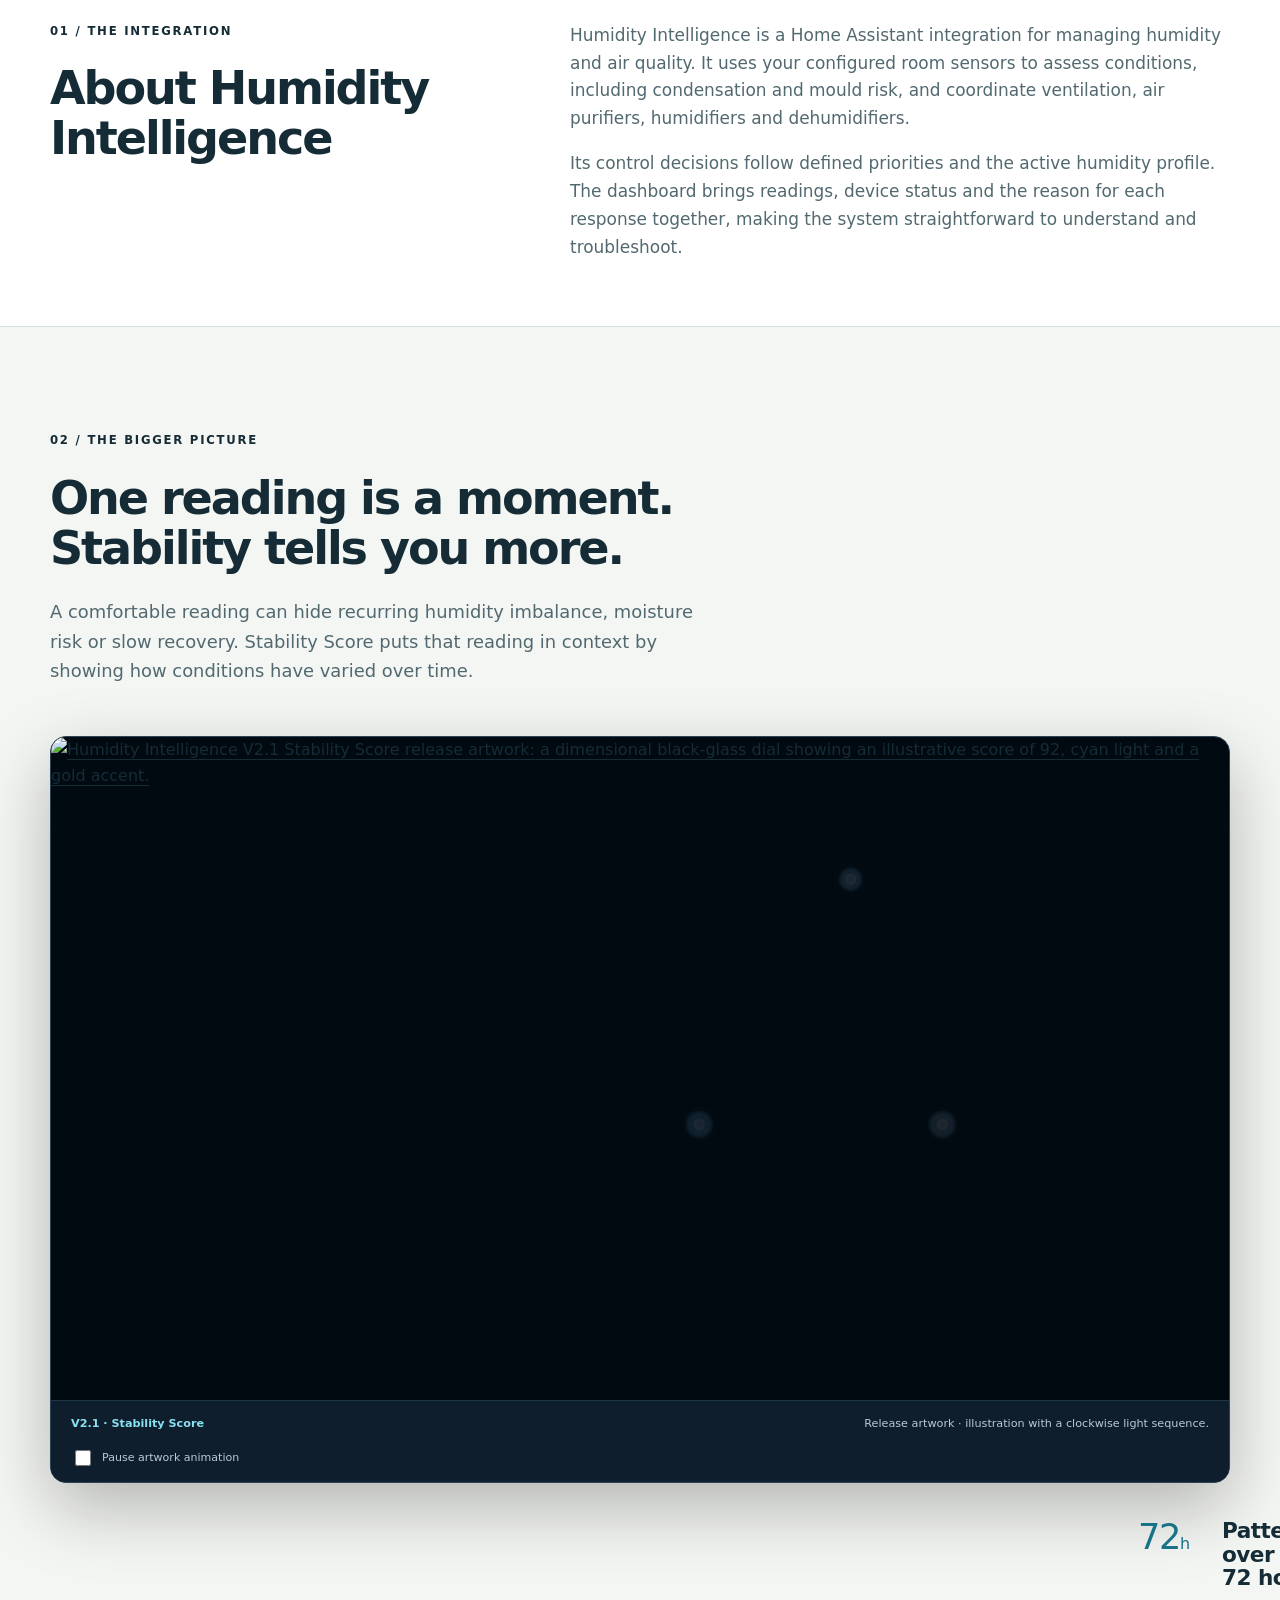
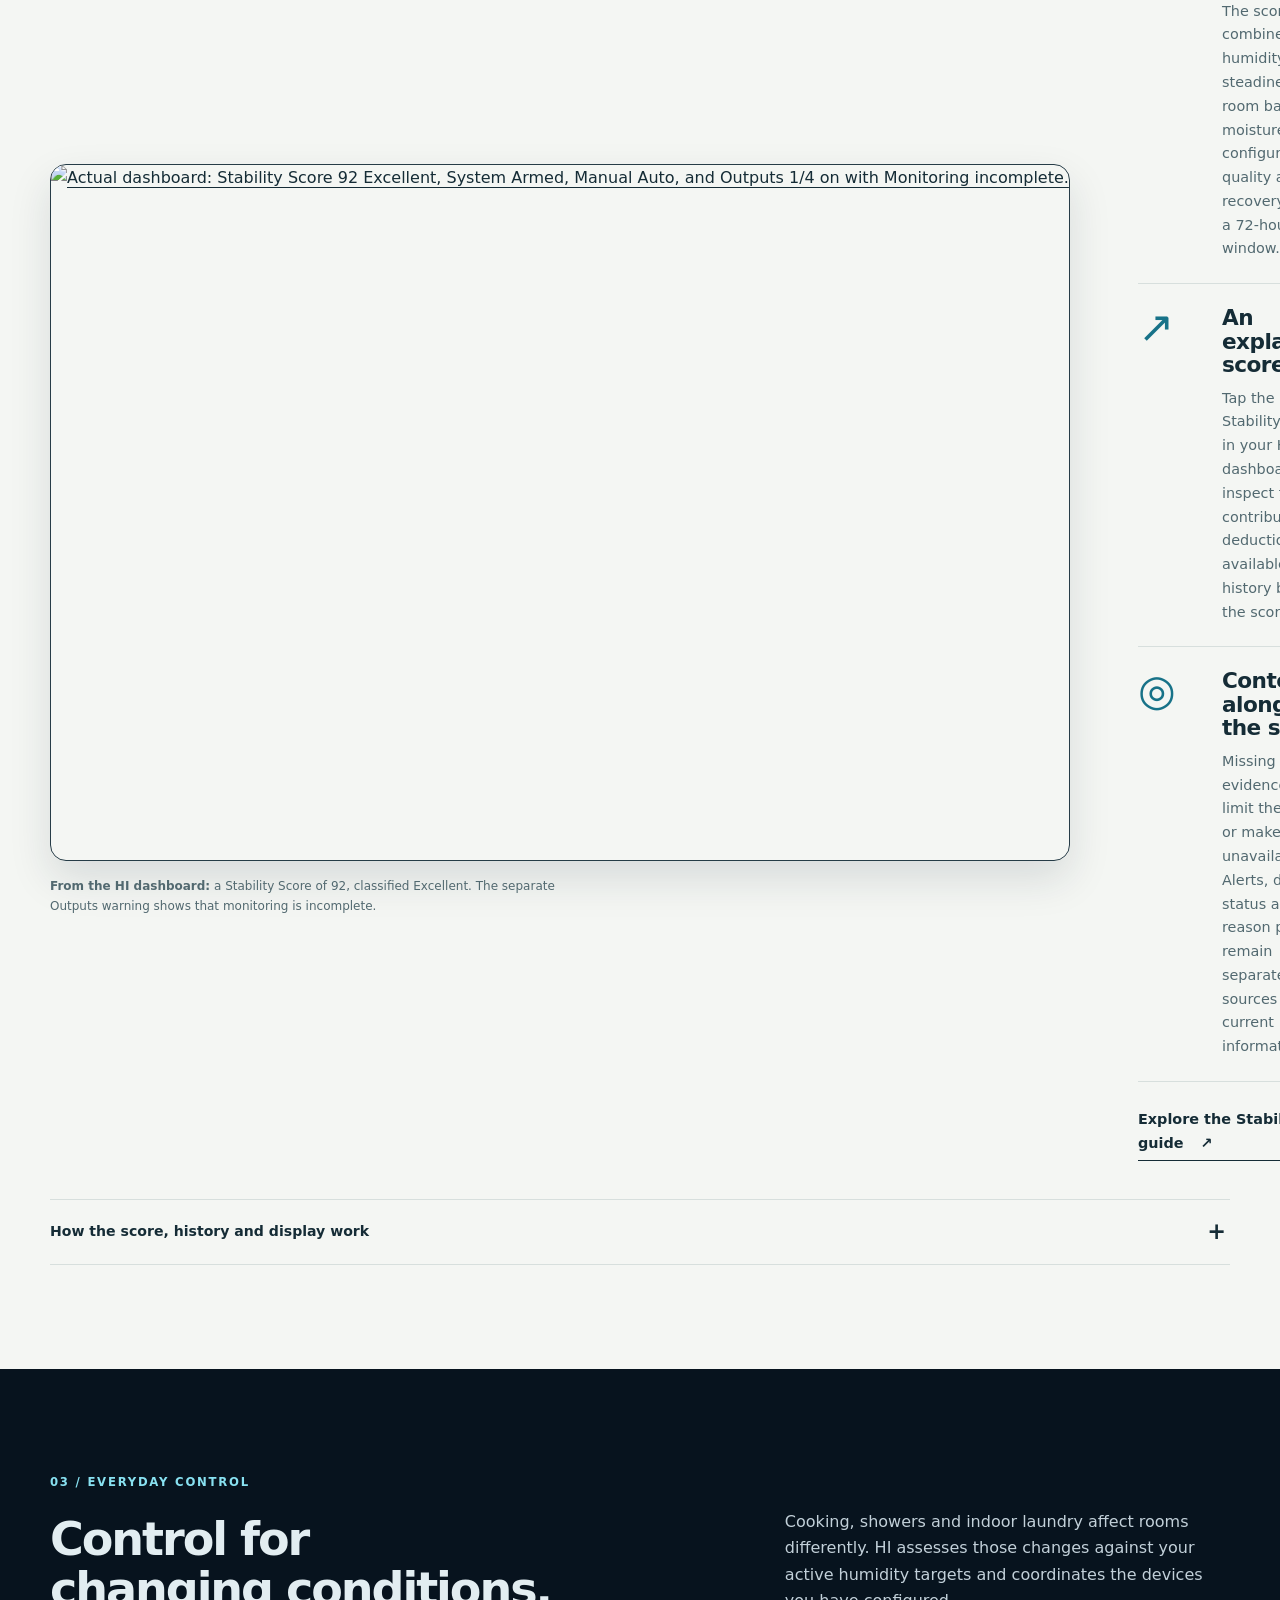
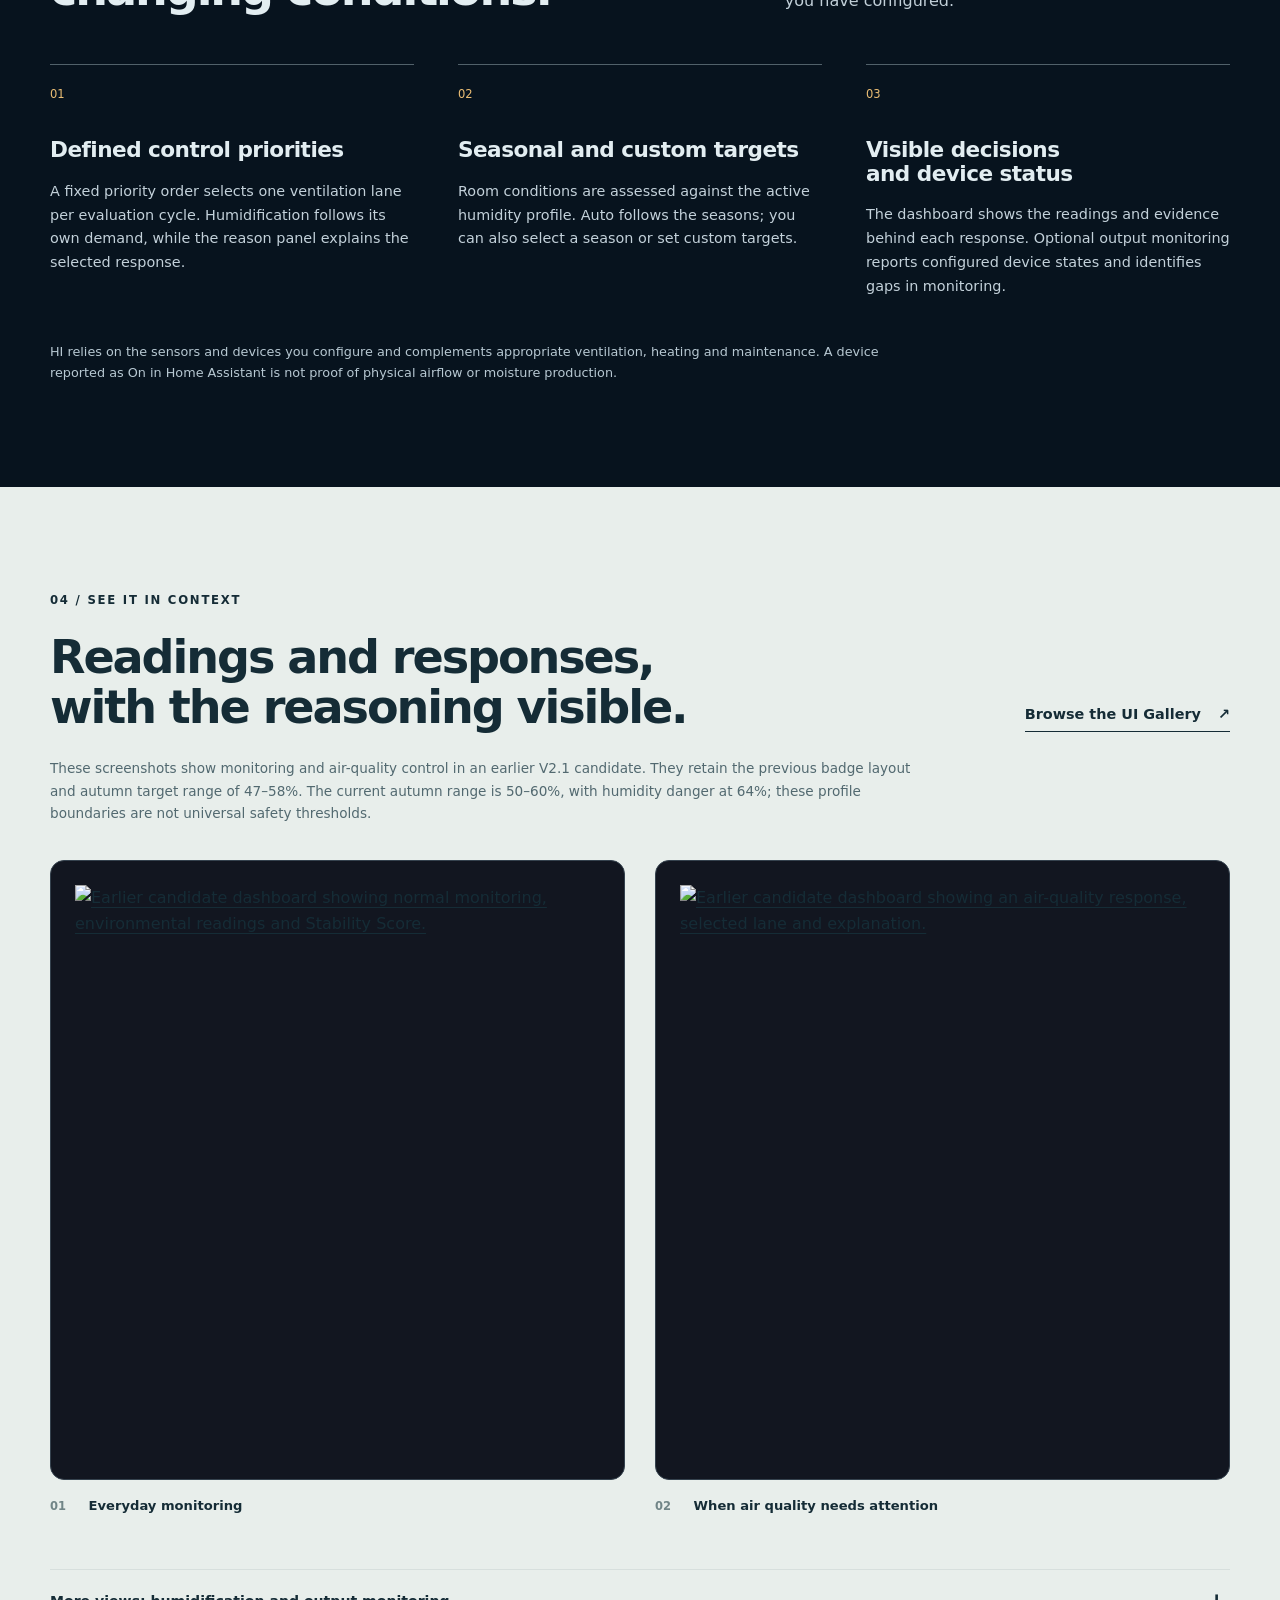
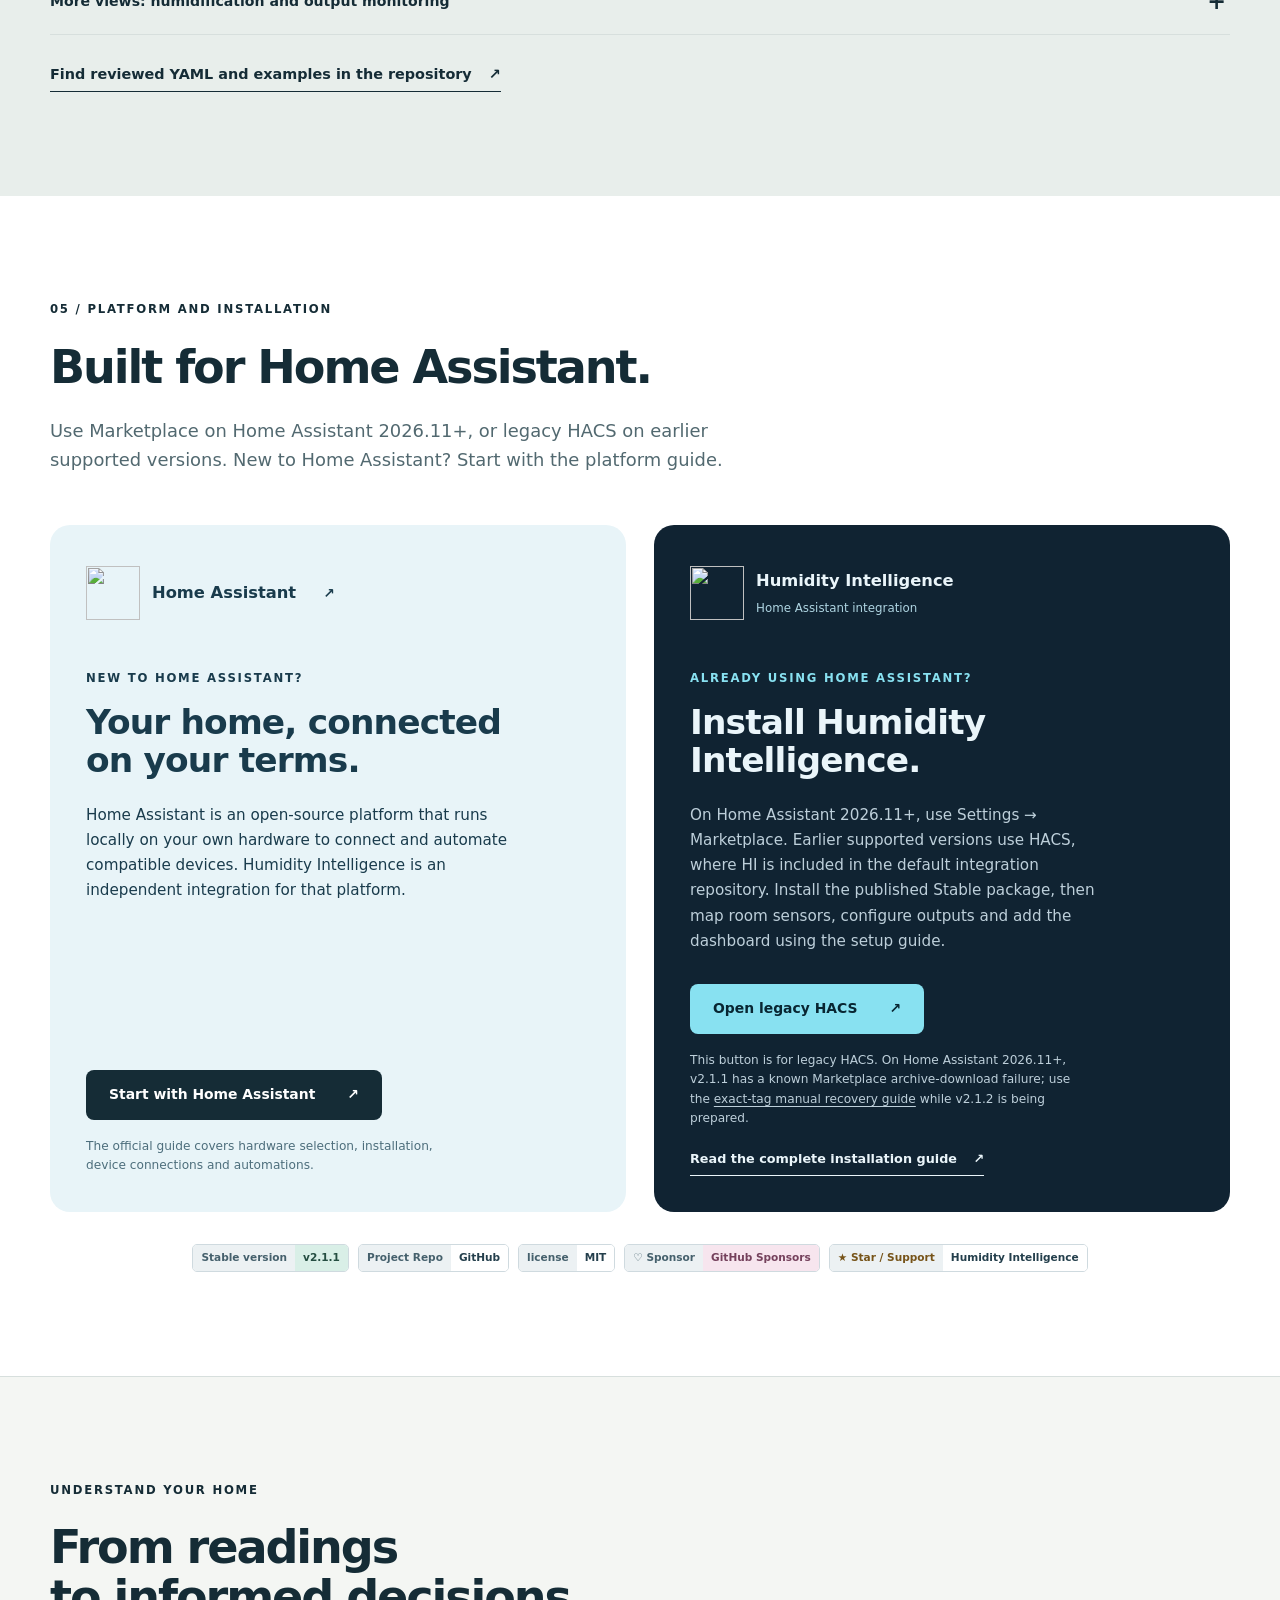
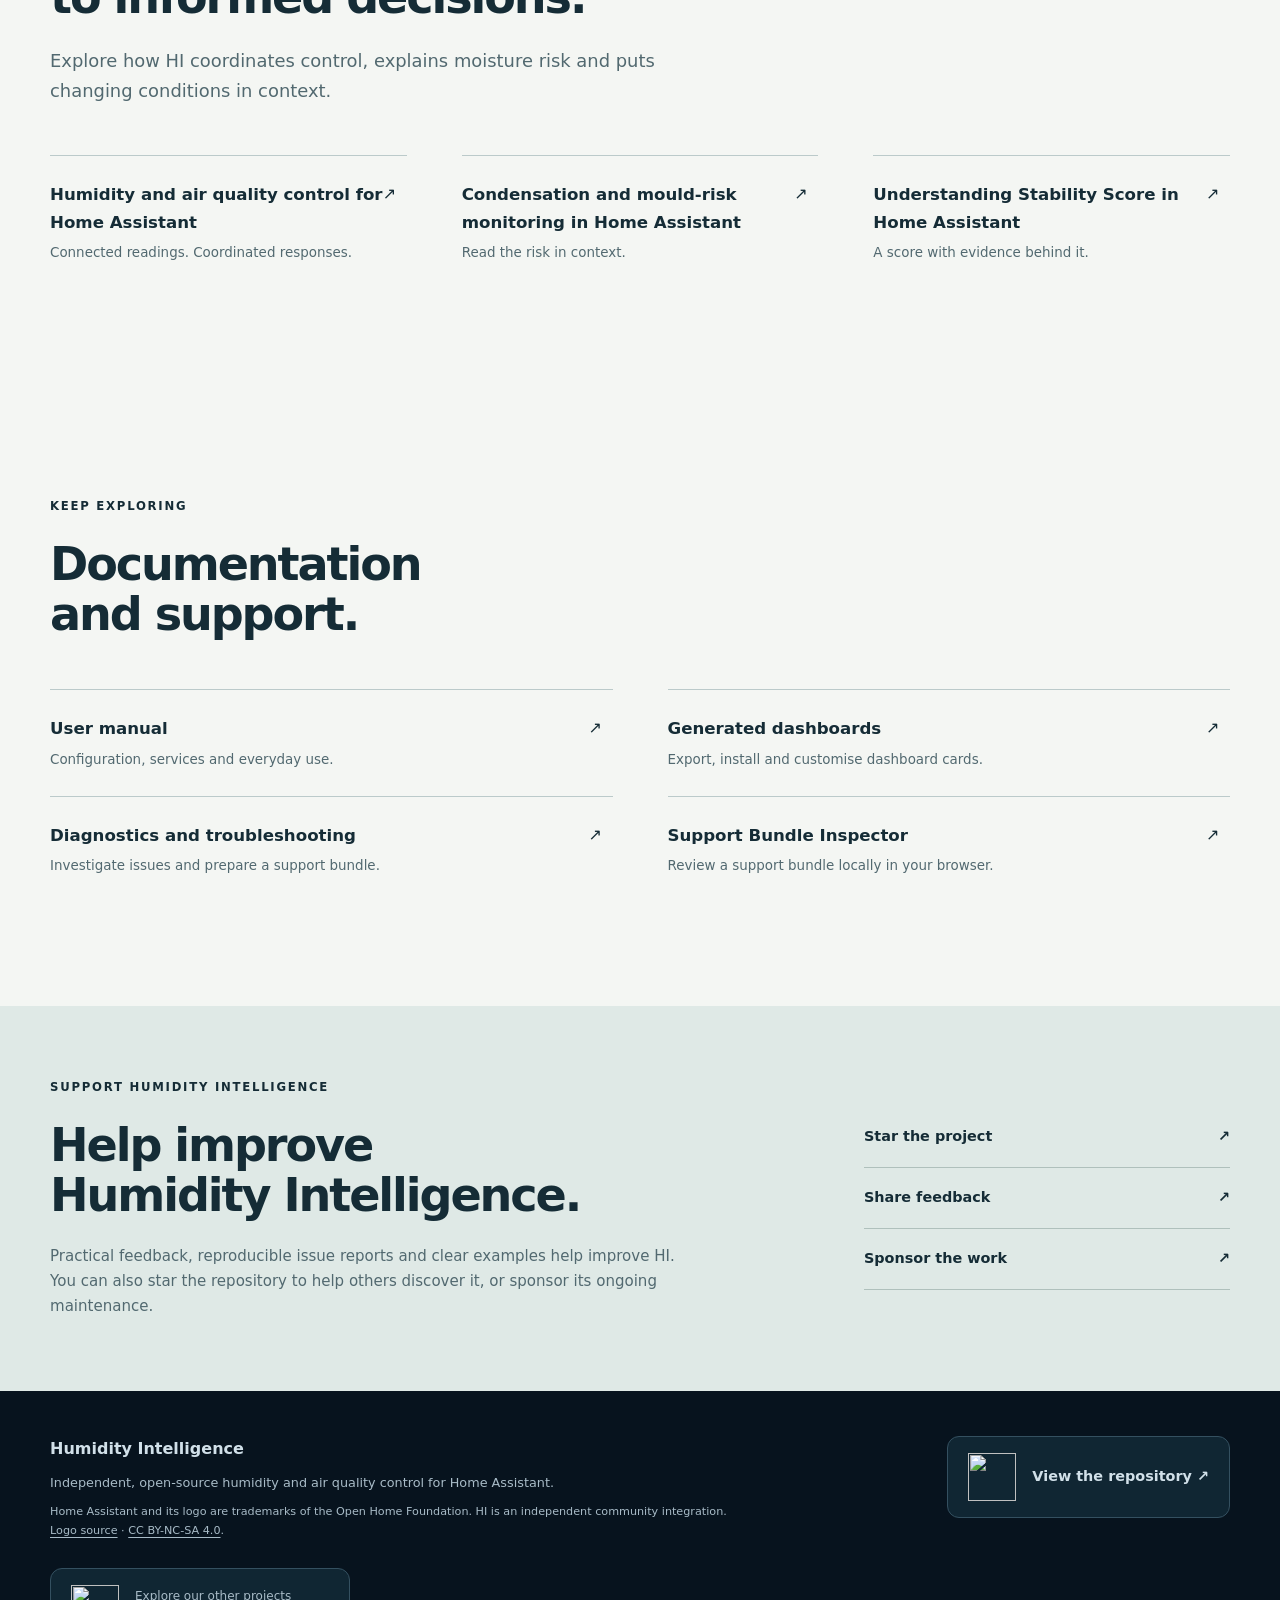
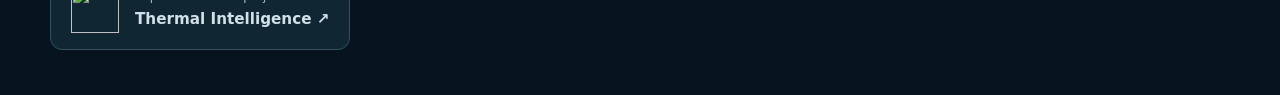
==== commit 38b32914: "Restore original website hero and add approved personal note Add Senyo's approved v2.1.2 personal no" ====
--- a/site/index.html
+++ b/site/index.html
@@ -76,18 +76,69 @@
     <main id="main">
       <section class="hero" aria-labelledby="hero-title">
         <div class="wrap">
-          <div class="hero-intro">
-            <div><p class="eyebrow"><span class="status-dot" aria-hidden="true"></span> Humidity Intelligence · V2.1</p>
-              <h1 id="hero-title">A clearer picture.<br><em>A steadier home.</em></h1></div>
-            <div class="hero-lede">
-              <p>Humidity Intelligence coordinates humidity and air quality control for Home Assistant and explains each response. The V2.1 series brings Stability Score’s longer view of conditions, dashboards that follow your home and clearer update status.</p>
-              <a class="button primary" href="#stability">Explore Stability Score <span aria-hidden="true">↓</span></a>
-              <a class="hero-install" href="#start">Install the current Stable release <span aria-hidden="true">↗</span></a>
+          <div class="hero-copy">
+            <img class="hero-logo" src="assets/logo.png" alt="Humidity Intelligence logo" width="104" height="104">
+            <p class="eyebrow">Home Assistant custom integration</p>
+            <h1 id="hero-title">Humidity Intelligence</h1>
+            <p class="lede">
+              Humidity Intelligence acts as a stabiliser for your home environment.
+              It uses data from Home Assistant smart sensors to help guide air
+              purifiers, extractors, humidifiers, and dehumidifiers, so your home can
+              stay fresher, calmer, and more comfortable day to day.
+            </p>
+            <div class="hero-actions" aria-label="Primary links">
+              <a class="button primary" href="#start">Get started</a>
+              <a class="button secondary" href="https://github.com/senyo888/Humidity-Intelligence/wiki">Read the support manual</a>
             </div>
-          </div>
+            <p class="authority-note">
+              This page gives you a quick feel for how Humidity Intelligence can
+              support a clearer routine at home. For setup, upgrades, release notes,
+              the user manual, the UI Gallery, and the full installation guide, head
+              to the GitHub repository and Wiki.
+            </p>
+          </div>
+          <div class="release-status">
+            <p><strong>V2.1.1 · Stable</strong><br>Single-level dashboards, clearer update status and more reliable readings and reports.</p>
+            <a href="https://github.com/senyo888/humidity-intelligence/blob/main/docs/releases/v2.1.1.md">Read the release notes <span aria-hidden="true">↗</span></a>
+          </div>
+          <p class="candidate-note">V2.1.1 · 24 October 2026. Check the version offered in Marketplace or HACS before updating. <a href="https://github.com/senyo888/humidity-intelligence/blob/main/docs/releases/v2.1.1.md">Read the v2.1.1 release notes</a>.</p>
+        </div>
+      </section>
+
+      <section class="stable-section section" id="harmonization" aria-labelledby="release-title"><div class="wrap stable-grid">
+        <div class="harmonization-points">
+          <p class="eyebrow">v2.1.2 · In preparation</p>
+          <h2 id="release-title">Home Assistant 2026.11 Harmonization</h2>
+          <ul><li><strong>Marketplace packaging</strong><br>A component-only ZIP addresses the oversized archive failure.</li><li><strong>Consistent readings</strong><br>Supported air-quality units are normalized before evaluation.</li><li><strong>Update clarity</strong><br>Package-manager reports, loaded code and saved-card compatibility stay distinct.</li></ul>
+        </div>
+        <div><p class="eyebrow">Updating your home</p>
+          <p>HI keeps its deterministic control, seasonal humidity targets and Stability Score. The full release notes explain the installation changes, stronger CO clearance evidence and migration checks.</p>
+          <p class="context-note">Install the complete package and restart Home Assistant. Both V2 layouts now use revision 16. From beta.1 revision-14 cards or earlier, refresh/export and replace the complete saved Manual-card YAML, then refresh the client. No configuration-entry or entity-ID migration is required; restarting clears Stability history. Review sensor units and mappings in the upgrade guide.</p>
+          <p class="context-note">V2.1.2 also corrects optional generated-card references. Published Stable remains v2.1.1 while v2.1.2 is prepared; see the release notes for validation and publication status.</p>
+          <a class="text-link" href="https://github.com/senyo888/humidity-intelligence/blob/senyo888-patch-1/docs/releases/v2.1.2.md">Release notes and upgrade guide <span aria-hidden="true">↗</span></a>
+          <p class="context-note">Thanks to <a href="https://github.com/Slaybcn">@Slaybcn</a> for the report and logs, and <a href="https://github.com/Thorsten1982">@Thorsten1982</a> for confirming the Marketplace installation problem in <a href="https://github.com/senyo888/humidity-intelligence/issues/145">#145</a>.</p>
+        </div>
+      </div><div class="wrap">
+        <p class="context-note"><strong>The V2.1 story:</strong> <a href="https://github.com/senyo888/humidity-intelligence/releases/tag/v2.1.0">2.1.0 — Stability Score</a> · <a href="https://github.com/senyo888/humidity-intelligence/releases/tag/v2.1.1">2.1.1 — single-level dashboards and update clarity</a> · <a href="https://github.com/senyo888/humidity-intelligence/blob/senyo888-patch-1/docs/releases/v2.1.2.md">2.1.2 — Home Assistant 2026.11 Harmonization</a>. The <a href="https://github.com/senyo888/humidity-intelligence/blob/main/CHANGELOG.md">changelog</a> preserves the complete history.</p>
+      </div></section>
+
+      <section class="about-section section" id="about" aria-labelledby="about-title">
+        <div class="wrap about-grid">
+          <div><p class="eyebrow">01 / The integration</p><h2 id="about-title">About Humidity Intelligence</h2></div>
+          <div class="about-copy">
+            <p>Humidity Intelligence is a Home Assistant integration for managing humidity and air quality. It uses your configured room sensors to assess conditions, including condensation and mould risk, and coordinate ventilation, air purifiers, humidifiers and dehumidifiers.</p>
+            <p>Its control decisions follow defined priorities and the active humidity profile. The dashboard brings readings, device status and the reason for each response together, making the system straightforward to understand and troubleshoot.</p>
+          </div>
+        </div>
+      </section>
+
+      <section class="stability-section section" id="stability" aria-labelledby="stability-title">
+        <div class="wrap">
+          <div class="section-heading"><p class="eyebrow">02 / The bigger picture</p><h2 id="stability-title">One reading is a moment.<br>Stability tells you more.</h2>
+            <p class="section-lede">A comfortable reading can hide recurring humidity imbalance, moisture risk or slow recovery. Stability Score puts that reading in context by showing how conditions have varied over time.</p></div>
           <figure class="release-art">
             <div class="art-stage"><a href="assets/release_banner/v2.1_release.png" aria-label="View the full V2.1 Stability Score release artwork">
-              <img src="assets/release_banner/v2.1_release.png" width="1672" height="941" fetchpriority="high" alt="Humidity Intelligence V2.1 Stability Score release artwork: a dimensional black-glass dial showing an illustrative score of 92, cyan light and a gold accent.">
+              <img src="assets/release_banner/v2.1_release.png" width="1672" height="941" loading="lazy" alt="Humidity Intelligence V2.1 Stability Score release artwork: a dimensional black-glass dial showing an illustrative score of 92, cyan light and a gold accent.">
             </a>
               <svg class="led-layer" viewBox="0 0 1672 941" aria-hidden="true" focusable="false">
                 <defs><radialGradient id="led-socket"><stop offset="0" stop-color="#07111b"/><stop offset=".6" stop-color="#101c29"/><stop offset="1" stop-color="#183445" stop-opacity="0"/></radialGradient></defs>
@@ -98,47 +149,8 @@
               </svg>
             </div>
             <figcaption><span>V2.1 · Stability Score</span><span>Release artwork · illustration with a clockwise light sequence.</span></figcaption>
-            <label class="motion-control"><input type="checkbox" class="pause-motion"> Pause header animation</label>
+            <label class="motion-control"><input type="checkbox" class="pause-motion"> Pause artwork animation</label>
           </figure>
-          <div class="release-status">
-            <p><strong>V2.1.1 · Stable</strong><br>Single-level dashboards, clearer update status and more reliable readings and reports.</p>
-            <a href="https://github.com/senyo888/humidity-intelligence/blob/main/docs/releases/v2.1.1.md">Read the release notes <span aria-hidden="true">↗</span></a>
-          </div>
-          <p class="candidate-note">V2.1.1 · 24 October 2026. Check the version offered in Marketplace or HACS before updating. <a href="https://github.com/senyo888/humidity-intelligence/blob/main/docs/releases/v2.1.1.md">Read the v2.1.1 release notes</a>.</p>
-        </div>
-      </section>
-
-      <section class="stable-section section" id="harmonization" aria-labelledby="release-title"><div class="wrap stable-grid">
-        <div class="harmonization-points">
-          <p class="eyebrow">v2.1.2 · In preparation</p>
-          <h2 id="release-title">Home Assistant 2026.11 Harmonization</h2>
-          <ul><li><strong>Marketplace packaging</strong><br>A component-only ZIP addresses the oversized archive failure.</li><li><strong>Consistent readings</strong><br>Supported air-quality units are normalized before evaluation.</li><li><strong>Update clarity</strong><br>Package-manager reports, loaded code and saved-card compatibility stay distinct.</li></ul>
-        </div>
-        <div><p class="eyebrow">Updating your home</p>
-          <p>HI keeps its deterministic control, seasonal humidity targets and Stability Score. The full release notes explain the installation changes, stronger CO clearance evidence and migration checks.</p>
-          <p class="context-note">Install the complete package and restart Home Assistant. Both V2 layouts now use revision 16. From beta.1 revision-14 cards or earlier, refresh/export and replace the complete saved Manual-card YAML, then refresh the client. No configuration-entry or entity-ID migration is required; restarting clears Stability history. Review sensor units and mappings in the upgrade guide.</p>
-          <p class="context-note">V2.1.2 also corrects optional generated-card references. Published Stable remains v2.1.1 while v2.1.2 is prepared; see the release notes for validation and publication status.</p>
-          <a class="text-link" href="https://github.com/senyo888/humidity-intelligence/blob/senyo888-patch-1/docs/releases/v2.1.2.md">Release notes and upgrade guide <span aria-hidden="true">↗</span></a>
-          <p class="context-note">Thanks to <a href="https://github.com/Slaybcn">@Slaybcn</a> for the report and logs, and <a href="https://github.com/Thorsten1982">@Thorsten1982</a> for confirming the Marketplace installation problem in <a href="https://github.com/senyo888/humidity-intelligence/issues/145">#145</a>.</p>
-        </div>
-      </div><div class="wrap">
-        <p class="context-note"><strong>The V2.1 story:</strong> <a href="https://github.com/senyo888/humidity-intelligence/releases/tag/v2.1.0">2.1.0 — Stability Score</a> · <a href="https://github.com/senyo888/humidity-intelligence/releases/tag/v2.1.1">2.1.1 — single-level dashboards and update clarity</a> · <a href="https://github.com/senyo888/humidity-intelligence/blob/senyo888-patch-1/docs/releases/v2.1.2.md">2.1.2 — Home Assistant 2026.11 Harmonization</a>. The <a href="https://github.com/senyo888/humidity-intelligence/blob/main/CHANGELOG.md">changelog</a> preserves the complete history.</p>
-      </div></section>
-
-      <section class="about-section section" id="about" aria-labelledby="about-title">
-        <div class="wrap about-grid">
-          <div><p class="eyebrow">01 / The integration</p><h2 id="about-title">About Humidity Intelligence</h2></div>
-          <div class="about-copy">
-            <p>Humidity Intelligence is a Home Assistant integration for managing humidity and air quality. It uses your configured room sensors to assess conditions, including condensation and mould risk, and coordinate ventilation, air purifiers, humidifiers and dehumidifiers.</p>
-            <p>Its control decisions follow defined priorities and the active humidity profile. The dashboard brings readings, device status and the reason for each response together, making the system straightforward to understand and troubleshoot.</p>
-          </div>
-        </div>
-      </section>
-
-      <section class="stability-section section" id="stability" aria-labelledby="stability-title">
-        <div class="wrap">
-          <div class="section-heading"><p class="eyebrow">02 / The bigger picture</p><h2 id="stability-title">One reading is a moment.<br>Stability tells you more.</h2>
-            <p class="section-lede">A comfortable reading can hide recurring humidity imbalance, moisture risk or slow recovery. Stability Score puts that reading in context by showing how conditions have varied over time.</p></div>
           <div class="stability-grid">
             <figure class="product-capture">
               <a href="assets/ui/v2.1/stability-score-92.png" aria-label="Open the genuine Stability Score dashboard capture"><img src="assets/ui/v2.1/stability-score-92.png" width="1020" height="696" loading="lazy" alt="Actual dashboard: Stability Score 92 Excellent, System Armed, Manual Auto, and Outputs 1/4 on with Monitoring incomplete."></a>
--- a/site/styles.css
+++ b/site/styles.css
@@ -243,63 +243,89 @@
 }
 
 .hero {
-  background:var(--night);
+  position:relative;
+  overflow:hidden;
+  min-height:74vh;
+  padding:56px 0 0;
   color:#eff6f7;
-  padding:28px 0 0;
-}
-
-.hero-intro {
-  display:grid;
-  grid-template-columns:1.05fr .8fr;
-  gap:70px;
-  align-items:end;
-  margin-bottom:22px;
+  background:#163243;
+}
+
+.hero::before {
+  position:absolute;
+  inset:0;
+  content:"";
+  background:url('assets/site/github-pages-hero.png') center/cover no-repeat;
+  opacity:.72;
+}
+
+.hero::after {
+  position:absolute;
+  inset:0;
+  content:"";
+  background:rgba(12,33,47,.24);
+  pointer-events:none;
+}
+
+.hero .wrap {
+  position:relative;
+  z-index:1;
+}
+
+.hero-copy {
+  position:relative;
+  padding:40px 150px 36px 0;
+}
+
+.hero-logo {
+  position:absolute;
+  top:40px;
+  right:0;
+  width:clamp(76px,10vw,112px);
+  height:auto;
+  filter:drop-shadow(0 16px 26px #0005);
 }
 
 .hero .eyebrow {
   color:var(--cyan);
   margin-bottom:14px;
-  letter-spacing:.12em;
-}
-
-.status-dot {
-  display:inline-block;
-  width:7px;
-  height:7px;
-  border:1px solid var(--cyan);
-  border-radius:100%;
-  margin-right:6px;
-  vertical-align:1px;
 }
 
 .hero h1 {
-  font-size:clamp(2.55rem,4.7vw,4.5rem);
-  font-weight:640;
+  max-width:840px;
+  font-size:clamp(3.1rem,8vw,6.9rem);
   line-height:1.03;
 }
 
-.hero h1 em {
-  font-style:normal;
-  color:var(--cyan);
-}
-
-.hero-lede p {
-  font-size:.97rem;
-  color:#c0d0da;
-  max-width:450px;
-  line-height:1.65;
-}
-
-.hero-lede .button {
-  margin-top:16px;
-}
-
-.hero-install {
-  display:block;
-  width:fit-content;
-  font-size:.75rem;
-  margin-top:15px;
-  color:#bdcfd9;
+.hero .lede {
+  max-width:740px;
+  margin-top:24px;
+  color:#e6edf1;
+  font-size:clamp(1.12rem,2vw,1.48rem);
+}
+
+.hero-actions {
+  display:flex;
+  flex-wrap:wrap;
+  gap:12px;
+  margin-top:32px;
+}
+
+.hero .button.secondary {
+  color:white;
+  border-color:#ffffff94;
+  background:#ffffff1f;
+}
+
+.authority-note {
+  max-width:720px;
+  margin-top:28px;
+  color:#c7d2d9;
+  font-size:.95rem;
+}
+
+.stability-section .release-art {
+  margin:0 0 36px;
 }
 
 .release-art {
@@ -958,9 +984,6 @@
 }
 
 @media(min-width:1600px) {
-  .hero-intro {
-    margin-bottom:26px;
-  }
   .hero {
     padding-top:32px;
   }
@@ -973,14 +996,8 @@
   .section {
     padding-block:76px;
   }
-  .hero-intro {
-    gap:35px;
-  }
   .hero h1 {
     font-size:3.5rem;
-  }
-  .hero-lede p {
-    font-size:.9rem;
   }
   .stability-grid {
     gap:36px;
@@ -1061,11 +1078,6 @@
   .hero {
     padding-top:22px;
   }
-  .hero-intro {
-    grid-template-columns:1fr;
-    gap:16px;
-    margin-bottom:18px;
-  }
   .hero h1 {
     font-size:clamp(2.7rem,8.5vw,3.8rem);
   }
@@ -1073,16 +1085,6 @@
     font-size:.65rem;
     letter-spacing:.08em;
     margin-bottom:14px;
-  }
-  .hero-lede p {
-    font-size:.93rem;
-    max-width:530px;
-  }
-  .hero-lede .button {
-    margin-top:16px;
-  }
-  .hero-install {
-    font-size:.72rem;
   }
   .release-art {
     border-radius:10px;
@@ -1444,3 +1446,9 @@
 /* Release details sit below the established product hero. */
 .harmonization-points ul { list-style:none; margin:24px 0 0; padding:0; }
 .harmonization-points li { padding:14px 0; border-top:1px solid var(--line); font-size:.88rem; line-height:1.65; }
+
+/* Keep the restored product hero readable beside the original logo on phones. */
+@media(max-width:700px) {
+  .hero-copy { padding:12px 0 28px; }
+  .hero-logo { position:static; width:76px; margin-bottom:22px; }
+}
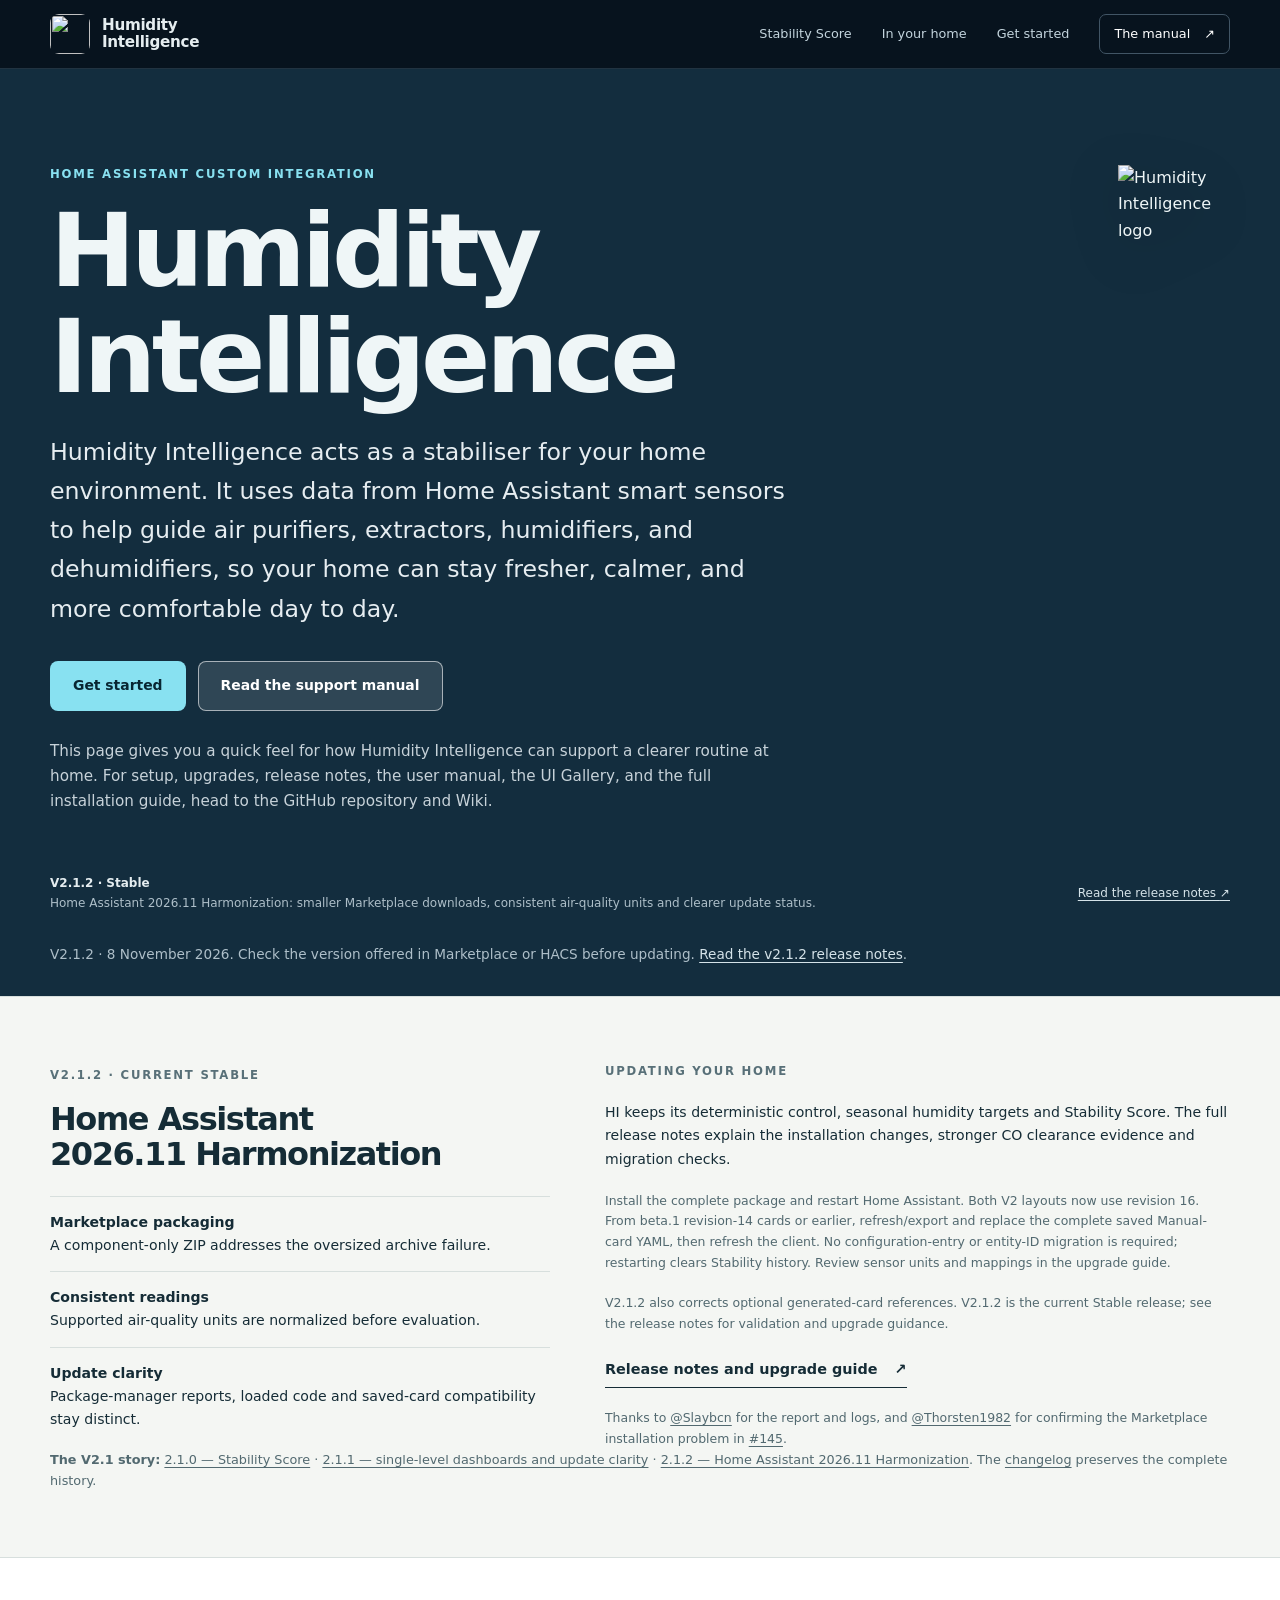
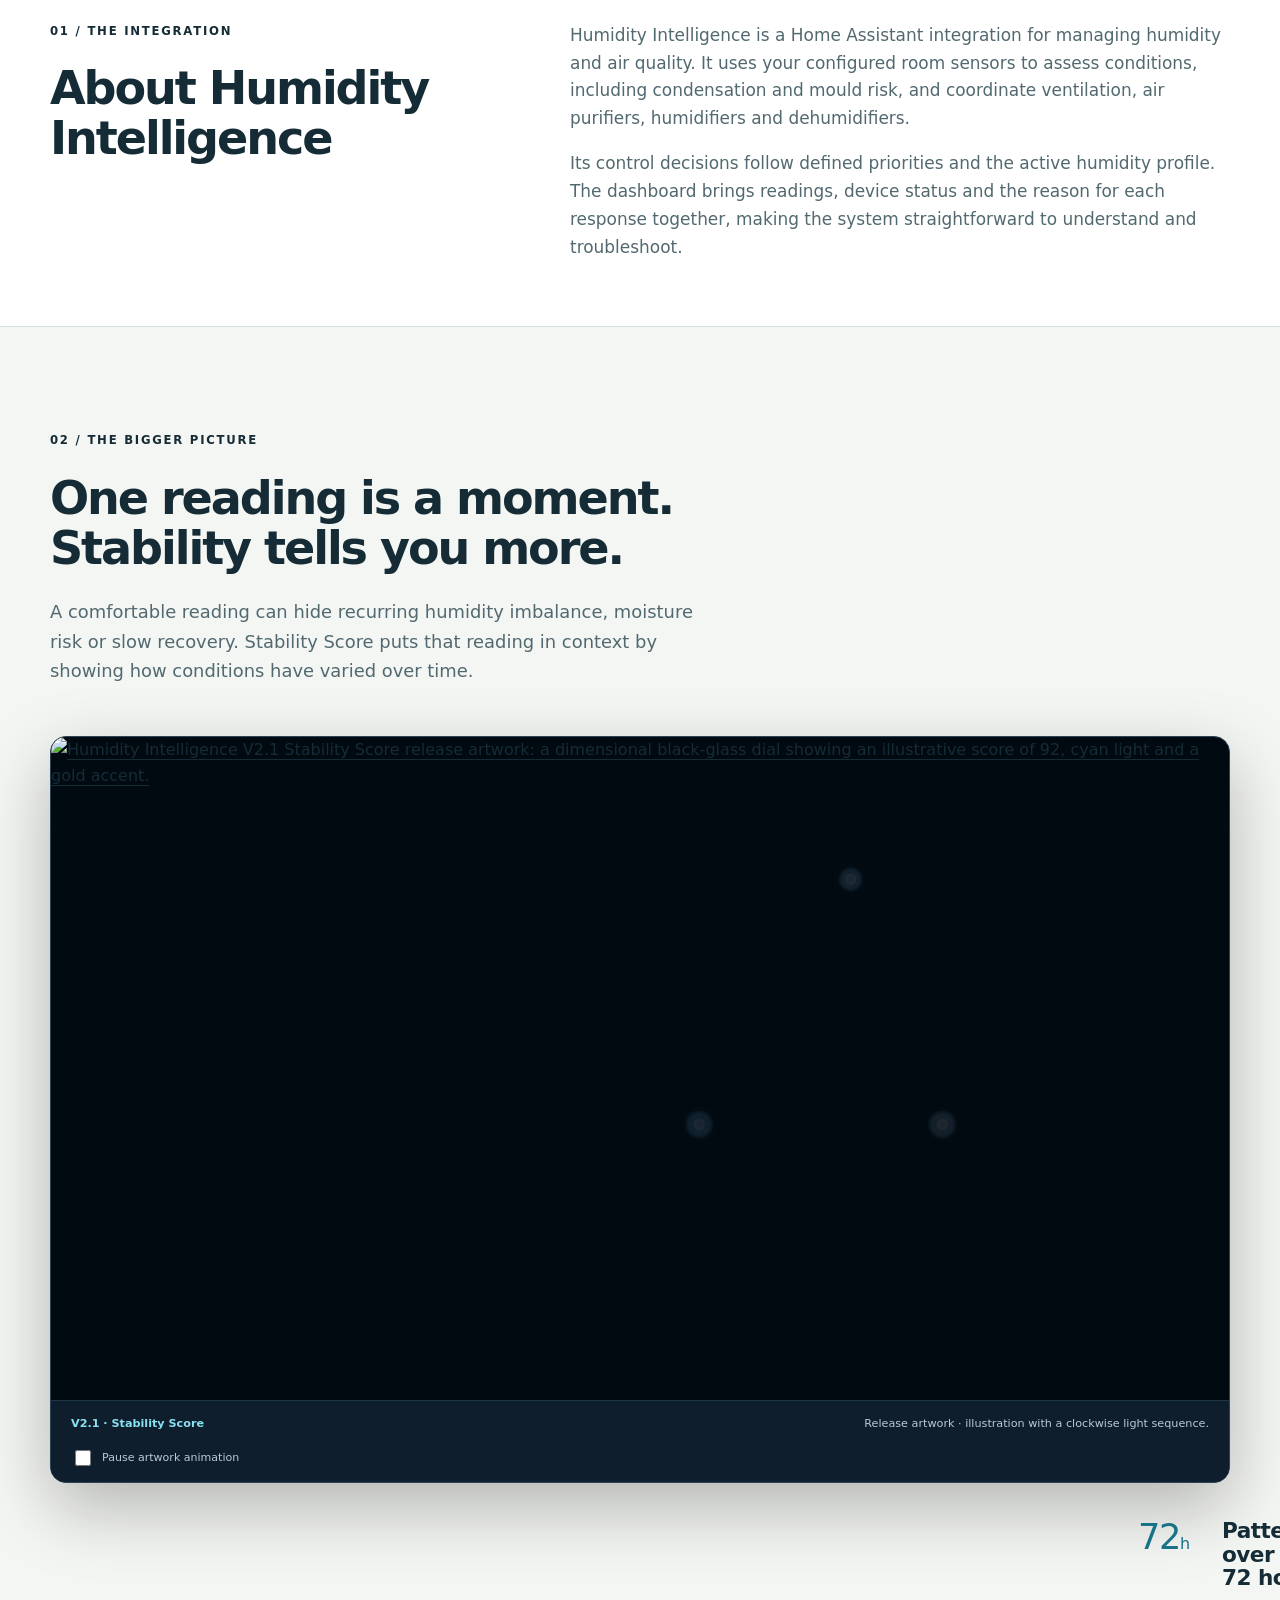
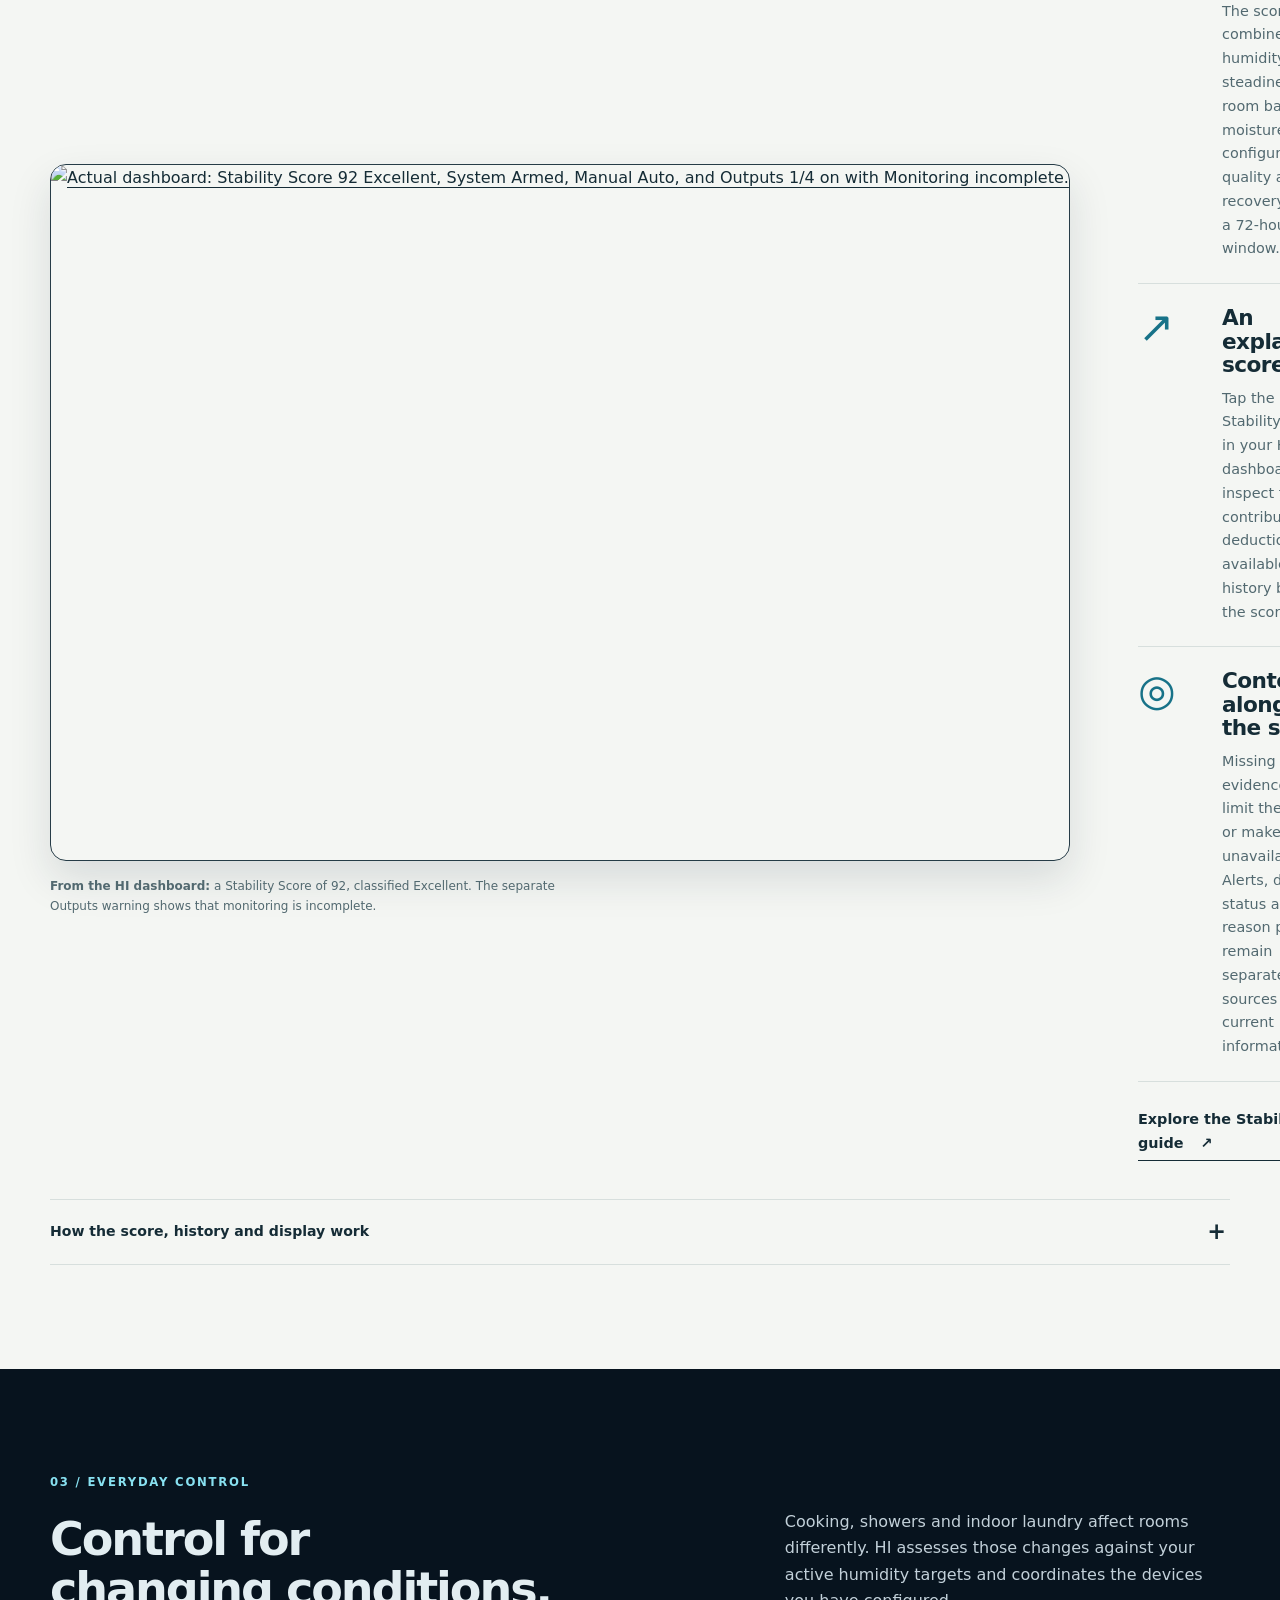
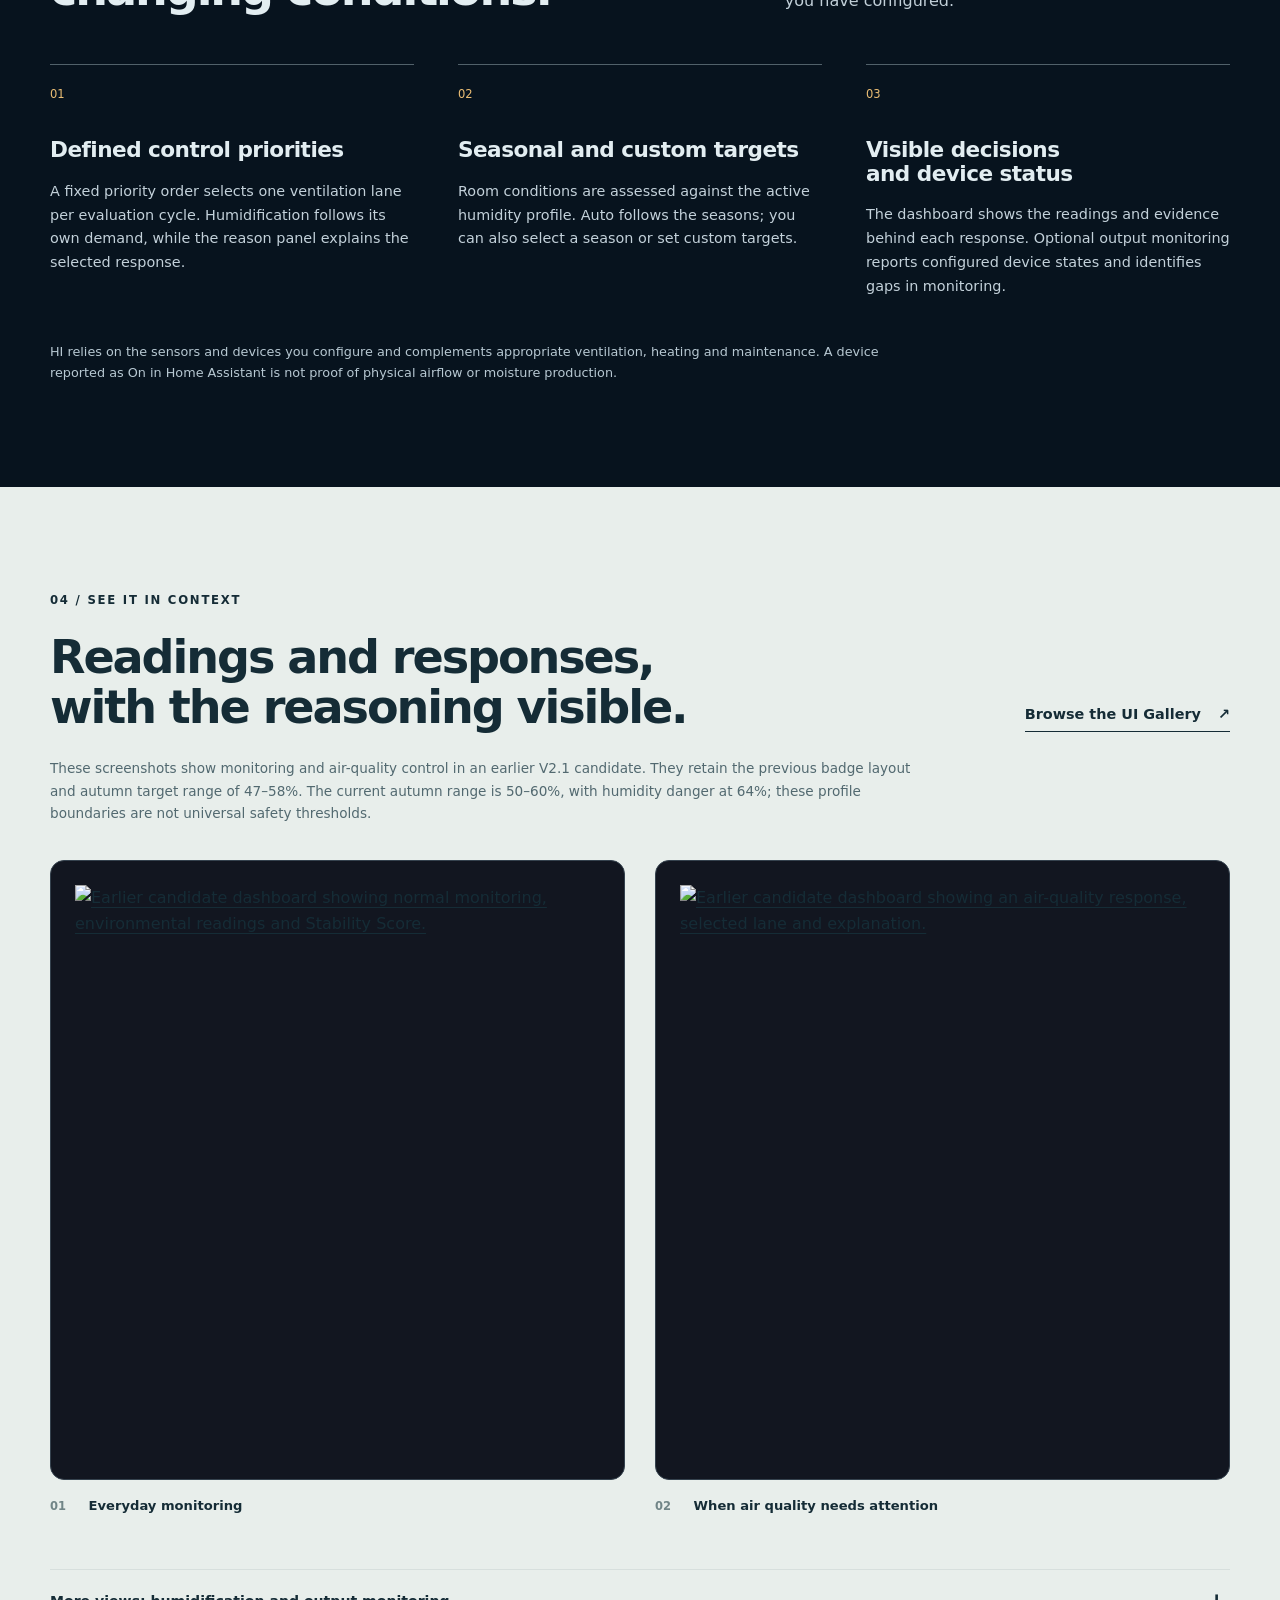
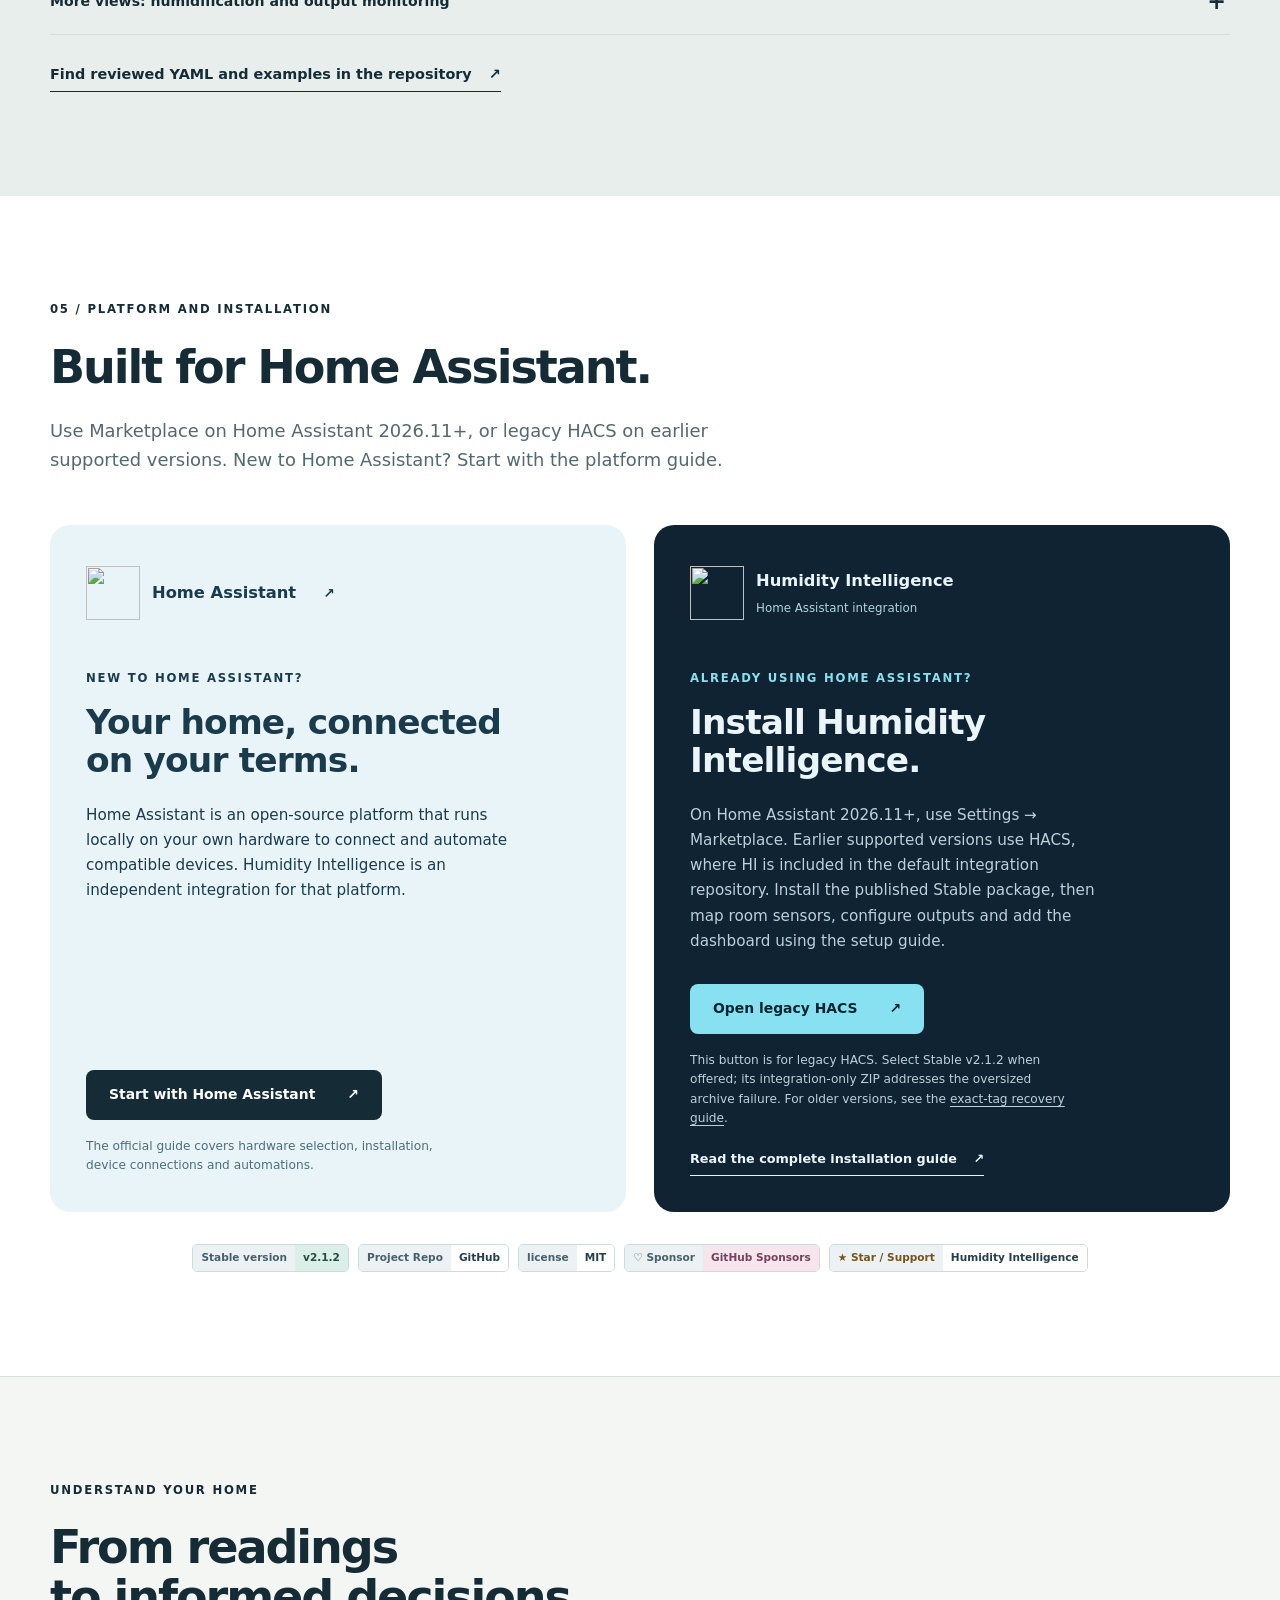
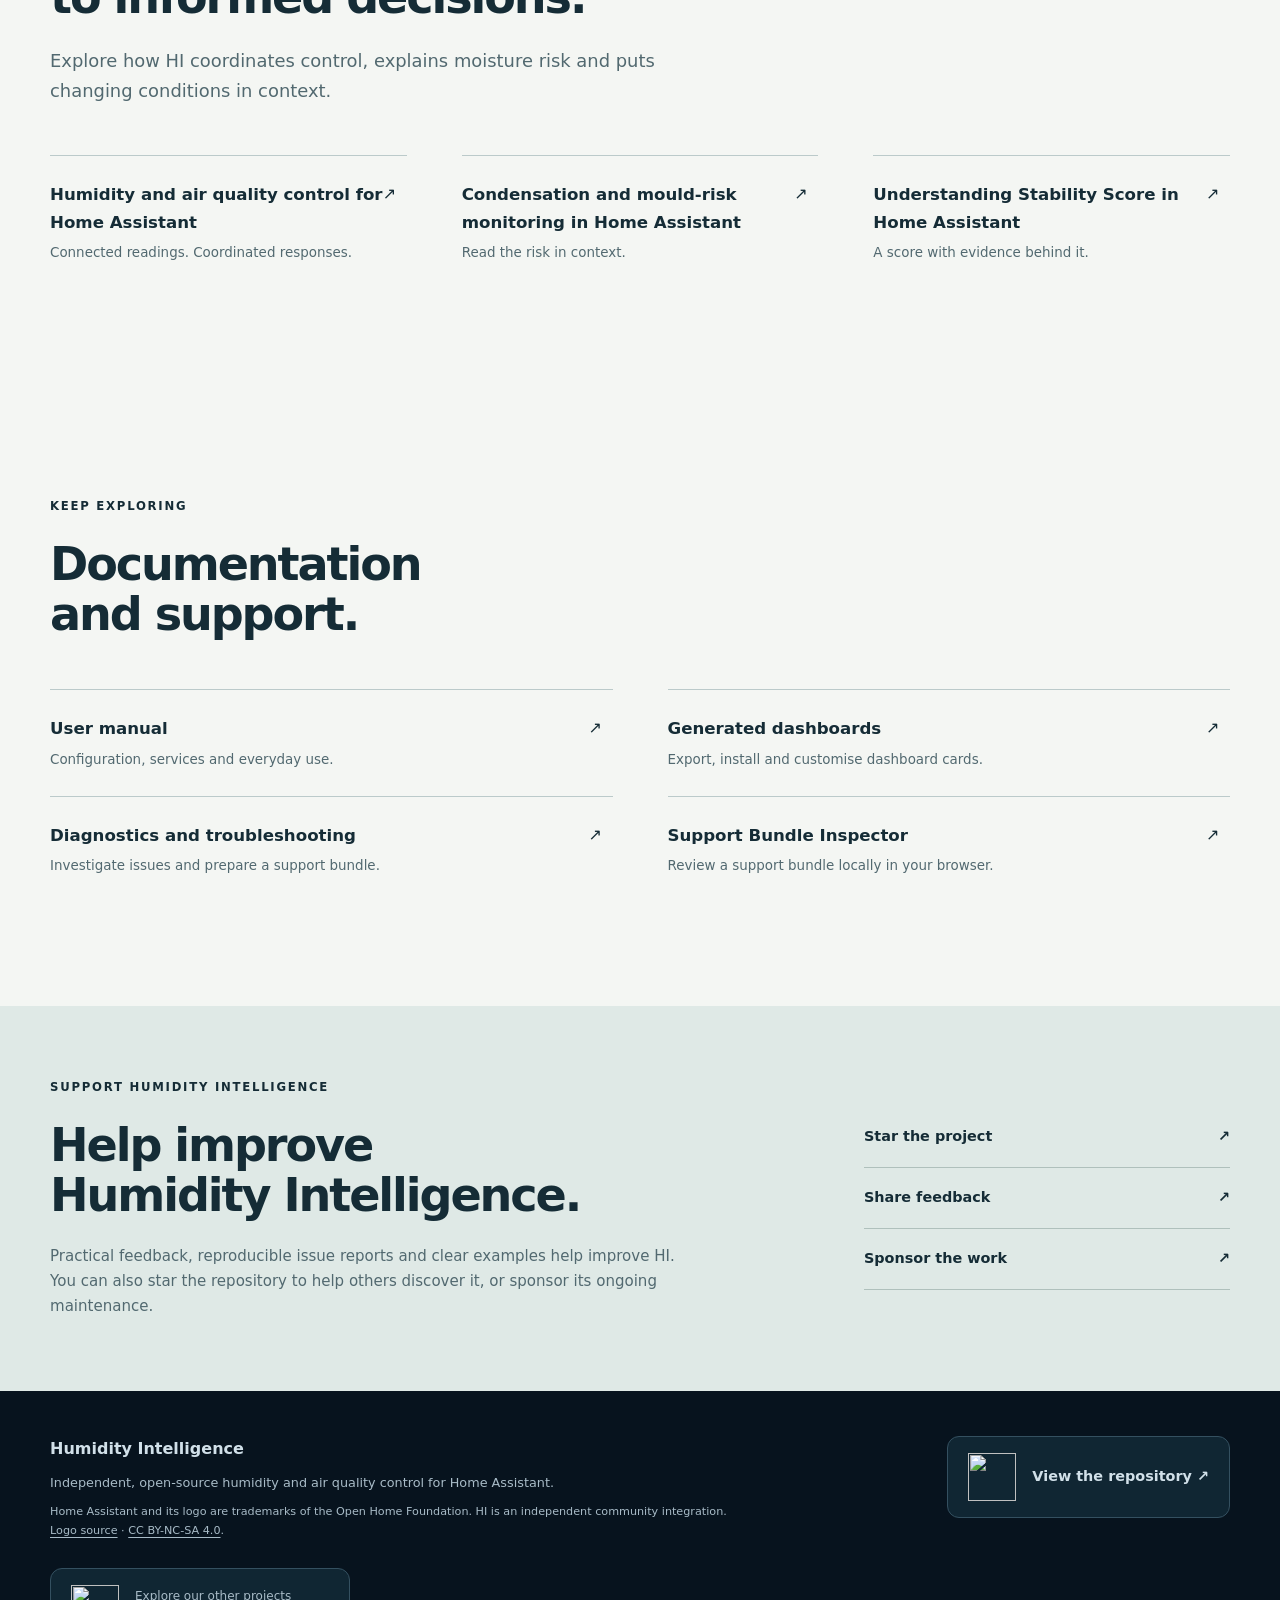
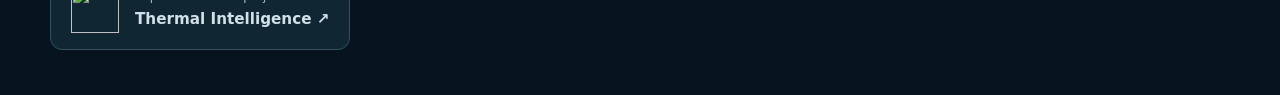
==== commit 1208bf9c: "Record v2.1.2 as current published Stable Update release labels and installation guidance after veri" ====
--- a/site/index.html
+++ b/site/index.html
@@ -98,28 +98,28 @@
             </p>
           </div>
           <div class="release-status">
-            <p><strong>V2.1.1 · Stable</strong><br>Single-level dashboards, clearer update status and more reliable readings and reports.</p>
-            <a href="https://github.com/senyo888/humidity-intelligence/blob/main/docs/releases/v2.1.1.md">Read the release notes <span aria-hidden="true">↗</span></a>
-          </div>
-          <p class="candidate-note">V2.1.1 · 24 October 2026. Check the version offered in Marketplace or HACS before updating. <a href="https://github.com/senyo888/humidity-intelligence/blob/main/docs/releases/v2.1.1.md">Read the v2.1.1 release notes</a>.</p>
+            <p><strong>V2.1.2 · Stable</strong><br>Home Assistant 2026.11 Harmonization: smaller Marketplace downloads, consistent air-quality units and clearer update status.</p>
+            <a href="https://github.com/senyo888/humidity-intelligence/releases/tag/v2.1.2">Read the release notes <span aria-hidden="true">↗</span></a>
+          </div>
+          <p class="candidate-note">V2.1.2 · 8 November 2026. Check the version offered in Marketplace or HACS before updating. <a href="https://github.com/senyo888/humidity-intelligence/releases/tag/v2.1.2">Read the v2.1.2 release notes</a>.</p>
         </div>
       </section>
 
       <section class="stable-section section" id="harmonization" aria-labelledby="release-title"><div class="wrap stable-grid">
         <div class="harmonization-points">
-          <p class="eyebrow">v2.1.2 · In preparation</p>
+          <p class="eyebrow">v2.1.2 · Current Stable</p>
           <h2 id="release-title">Home Assistant 2026.11 Harmonization</h2>
           <ul><li><strong>Marketplace packaging</strong><br>A component-only ZIP addresses the oversized archive failure.</li><li><strong>Consistent readings</strong><br>Supported air-quality units are normalized before evaluation.</li><li><strong>Update clarity</strong><br>Package-manager reports, loaded code and saved-card compatibility stay distinct.</li></ul>
         </div>
         <div><p class="eyebrow">Updating your home</p>
           <p>HI keeps its deterministic control, seasonal humidity targets and Stability Score. The full release notes explain the installation changes, stronger CO clearance evidence and migration checks.</p>
           <p class="context-note">Install the complete package and restart Home Assistant. Both V2 layouts now use revision 16. From beta.1 revision-14 cards or earlier, refresh/export and replace the complete saved Manual-card YAML, then refresh the client. No configuration-entry or entity-ID migration is required; restarting clears Stability history. Review sensor units and mappings in the upgrade guide.</p>
-          <p class="context-note">V2.1.2 also corrects optional generated-card references. Published Stable remains v2.1.1 while v2.1.2 is prepared; see the release notes for validation and publication status.</p>
-          <a class="text-link" href="https://github.com/senyo888/humidity-intelligence/blob/senyo888-patch-1/docs/releases/v2.1.2.md">Release notes and upgrade guide <span aria-hidden="true">↗</span></a>
+          <p class="context-note">V2.1.2 also corrects optional generated-card references. V2.1.2 is the current Stable release; see the release notes for validation and upgrade guidance.</p>
+          <a class="text-link" href="https://github.com/senyo888/humidity-intelligence/releases/tag/v2.1.2">Release notes and upgrade guide <span aria-hidden="true">↗</span></a>
           <p class="context-note">Thanks to <a href="https://github.com/Slaybcn">@Slaybcn</a> for the report and logs, and <a href="https://github.com/Thorsten1982">@Thorsten1982</a> for confirming the Marketplace installation problem in <a href="https://github.com/senyo888/humidity-intelligence/issues/145">#145</a>.</p>
         </div>
       </div><div class="wrap">
-        <p class="context-note"><strong>The V2.1 story:</strong> <a href="https://github.com/senyo888/humidity-intelligence/releases/tag/v2.1.0">2.1.0 — Stability Score</a> · <a href="https://github.com/senyo888/humidity-intelligence/releases/tag/v2.1.1">2.1.1 — single-level dashboards and update clarity</a> · <a href="https://github.com/senyo888/humidity-intelligence/blob/senyo888-patch-1/docs/releases/v2.1.2.md">2.1.2 — Home Assistant 2026.11 Harmonization</a>. The <a href="https://github.com/senyo888/humidity-intelligence/blob/main/CHANGELOG.md">changelog</a> preserves the complete history.</p>
+        <p class="context-note"><strong>The V2.1 story:</strong> <a href="https://github.com/senyo888/humidity-intelligence/releases/tag/v2.1.0">2.1.0 — Stability Score</a> · <a href="https://github.com/senyo888/humidity-intelligence/releases/tag/v2.1.1">2.1.1 — single-level dashboards and update clarity</a> · <a href="https://github.com/senyo888/humidity-intelligence/releases/tag/v2.1.2">2.1.2 — Home Assistant 2026.11 Harmonization</a>. The <a href="https://github.com/senyo888/humidity-intelligence/blob/main/CHANGELOG.md">changelog</a> preserves the complete history.</p>
       </div></section>
 
       <section class="about-section section" id="about" aria-labelledby="about-title">
@@ -215,12 +215,12 @@
               <p class="eyebrow">Already using Home Assistant?</p><h3>Install Humidity<br>Intelligence.</h3>
               <p>On Home Assistant 2026.11+, use Settings → Marketplace. Earlier supported versions use HACS, where HI is included in the default integration repository. Install the published Stable package, then map room sensors, configure outputs and add the dashboard using the setup guide.</p>
               <a class="button primary" href="https://my.home-assistant.io/redirect/hacs_repository/?owner=senyo888&amp;repository=humidity-intelligence&amp;category=integration">Open legacy HACS <span aria-hidden="true">↗</span></a>
-              <p class="card-footnote">This button is for legacy HACS. On Home Assistant 2026.11+, v2.1.1 has a known Marketplace archive-download failure; use the <a href="https://github.com/senyo888/humidity-intelligence/blob/senyo888-patch-1/docs/release-packaging.md#earlier-versions-and-current-evidence-limits">exact-tag manual recovery guide</a> while v2.1.2 is being prepared.</p>
+              <p class="card-footnote">This button is for legacy HACS. Select Stable v2.1.2 when offered; its integration-only ZIP addresses the oversized archive failure. For older versions, see the <a href="https://github.com/senyo888/humidity-intelligence/blob/main/docs/release-packaging.md#earlier-versions-and-current-evidence-limits">exact-tag recovery guide</a>.</p>
               <a class="text-link" href="https://github.com/senyo888/Humidity-Intelligence#installation">Read the complete installation guide <span aria-hidden="true">↗</span></a>
             </article>
           </div>
           <div class="project-badges"><div class="release-badges" aria-label="Project and release links">
-              <a class="release-badge badge-release" href="https://github.com/senyo888/Humidity-Intelligence/releases" aria-label="Humidity Intelligence v2.1.1 Stable release notes"><span class="badge-key">Stable version</span><span class="badge-value">v2.1.1</span></a>
+              <a class="release-badge badge-release" href="https://github.com/senyo888/Humidity-Intelligence/releases" aria-label="Humidity Intelligence v2.1.2 Stable release notes"><span class="badge-key">Stable version</span><span class="badge-value">v2.1.2</span></a>
               <a class="release-badge badge-repo" href="https://github.com/senyo888/Humidity-Intelligence" aria-label="Humidity Intelligence project repository on GitHub"><span class="badge-key">Project Repo</span><span class="badge-value">GitHub</span></a>
               <a class="release-badge badge-license" href="https://github.com/senyo888/Humidity-Intelligence/blob/main/LICENSE" aria-label="Humidity Intelligence MIT license"><span class="badge-key">license</span><span class="badge-value">MIT</span></a>
               <a class="release-badge badge-sponsor" href="https://github.com/sponsors/senyo888" aria-label="Sponsor Humidity Intelligence through GitHub Sponsors"><span class="badge-key">♡ Sponsor</span><span class="badge-value">GitHub Sponsors</span></a>
--- a/site/styles.css
+++ b/site/styles.css
@@ -255,7 +255,7 @@
   position:absolute;
   inset:0;
   content:"";
-  background:url('assets/site/github-pages-hero.png') center/cover no-repeat;
+  background:url('assets/first-interaction-welcome.png') center/cover no-repeat;
   opacity:.72;
 }
 
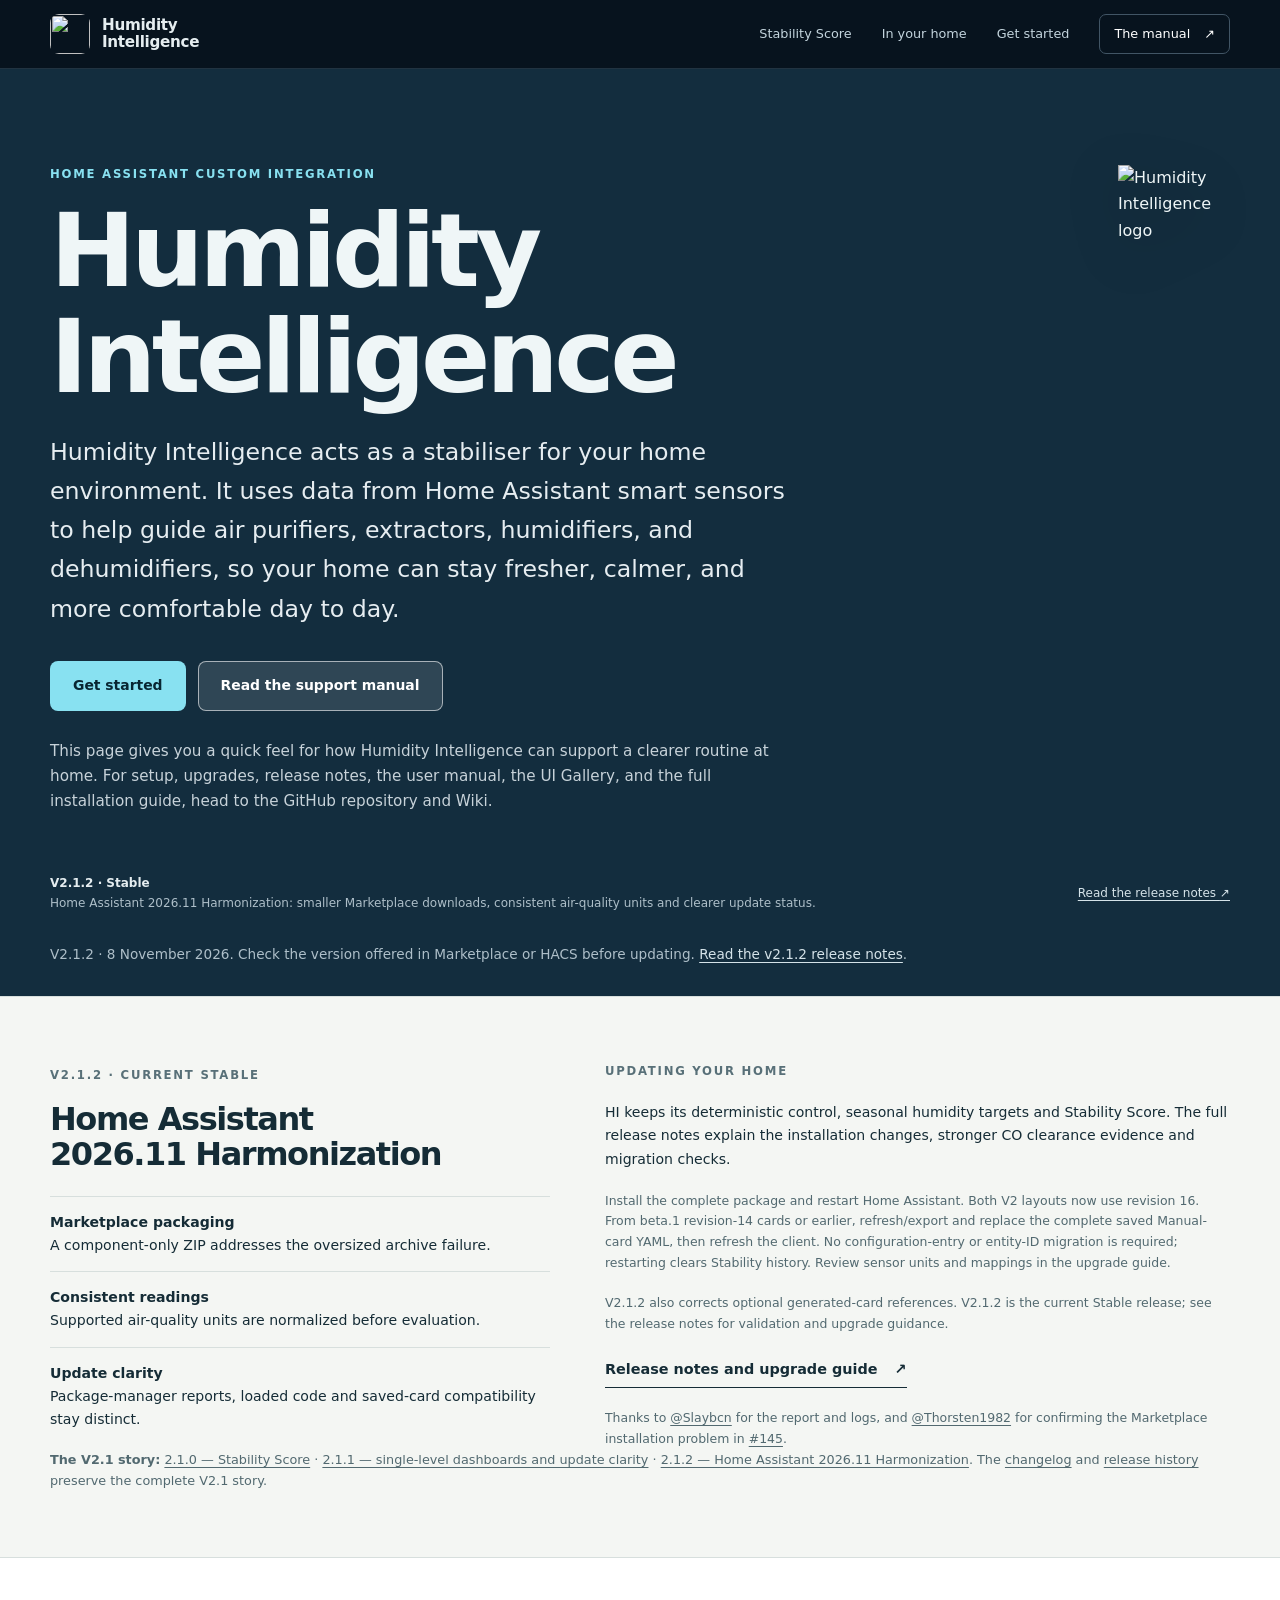
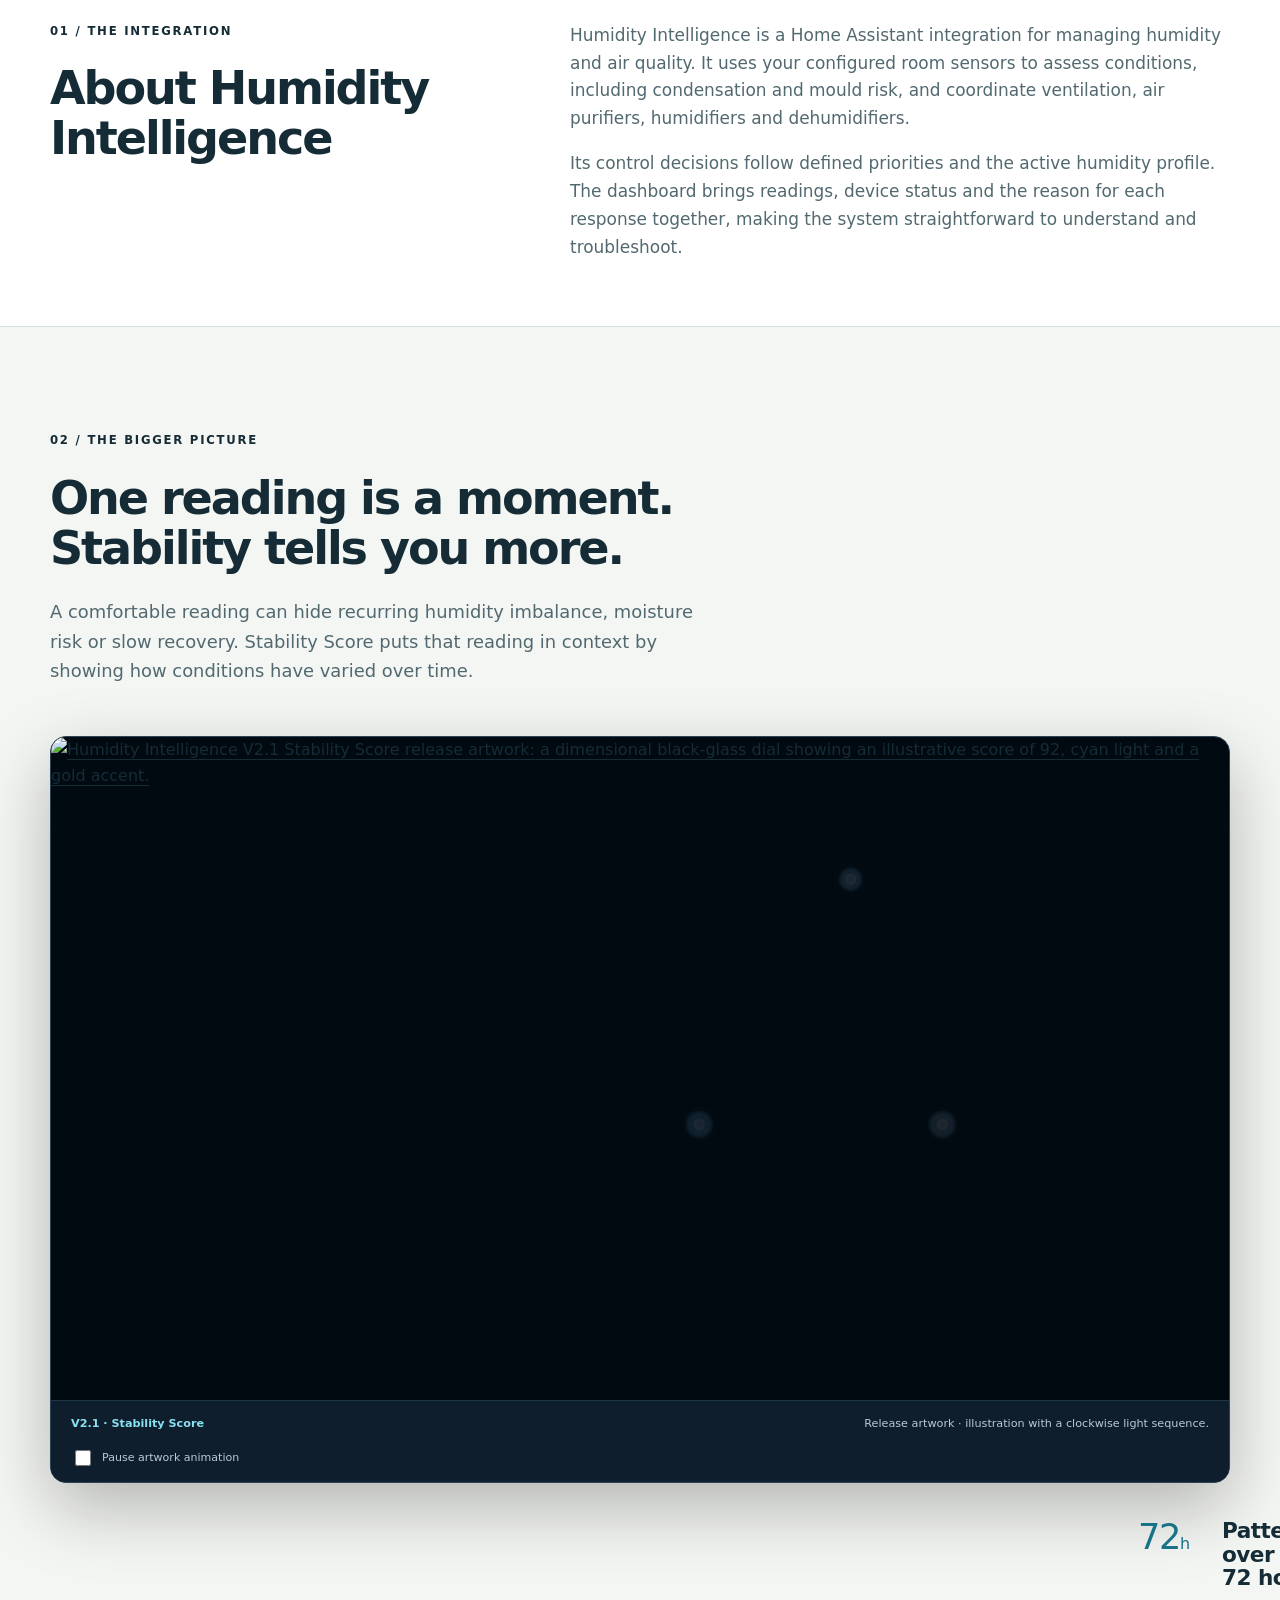
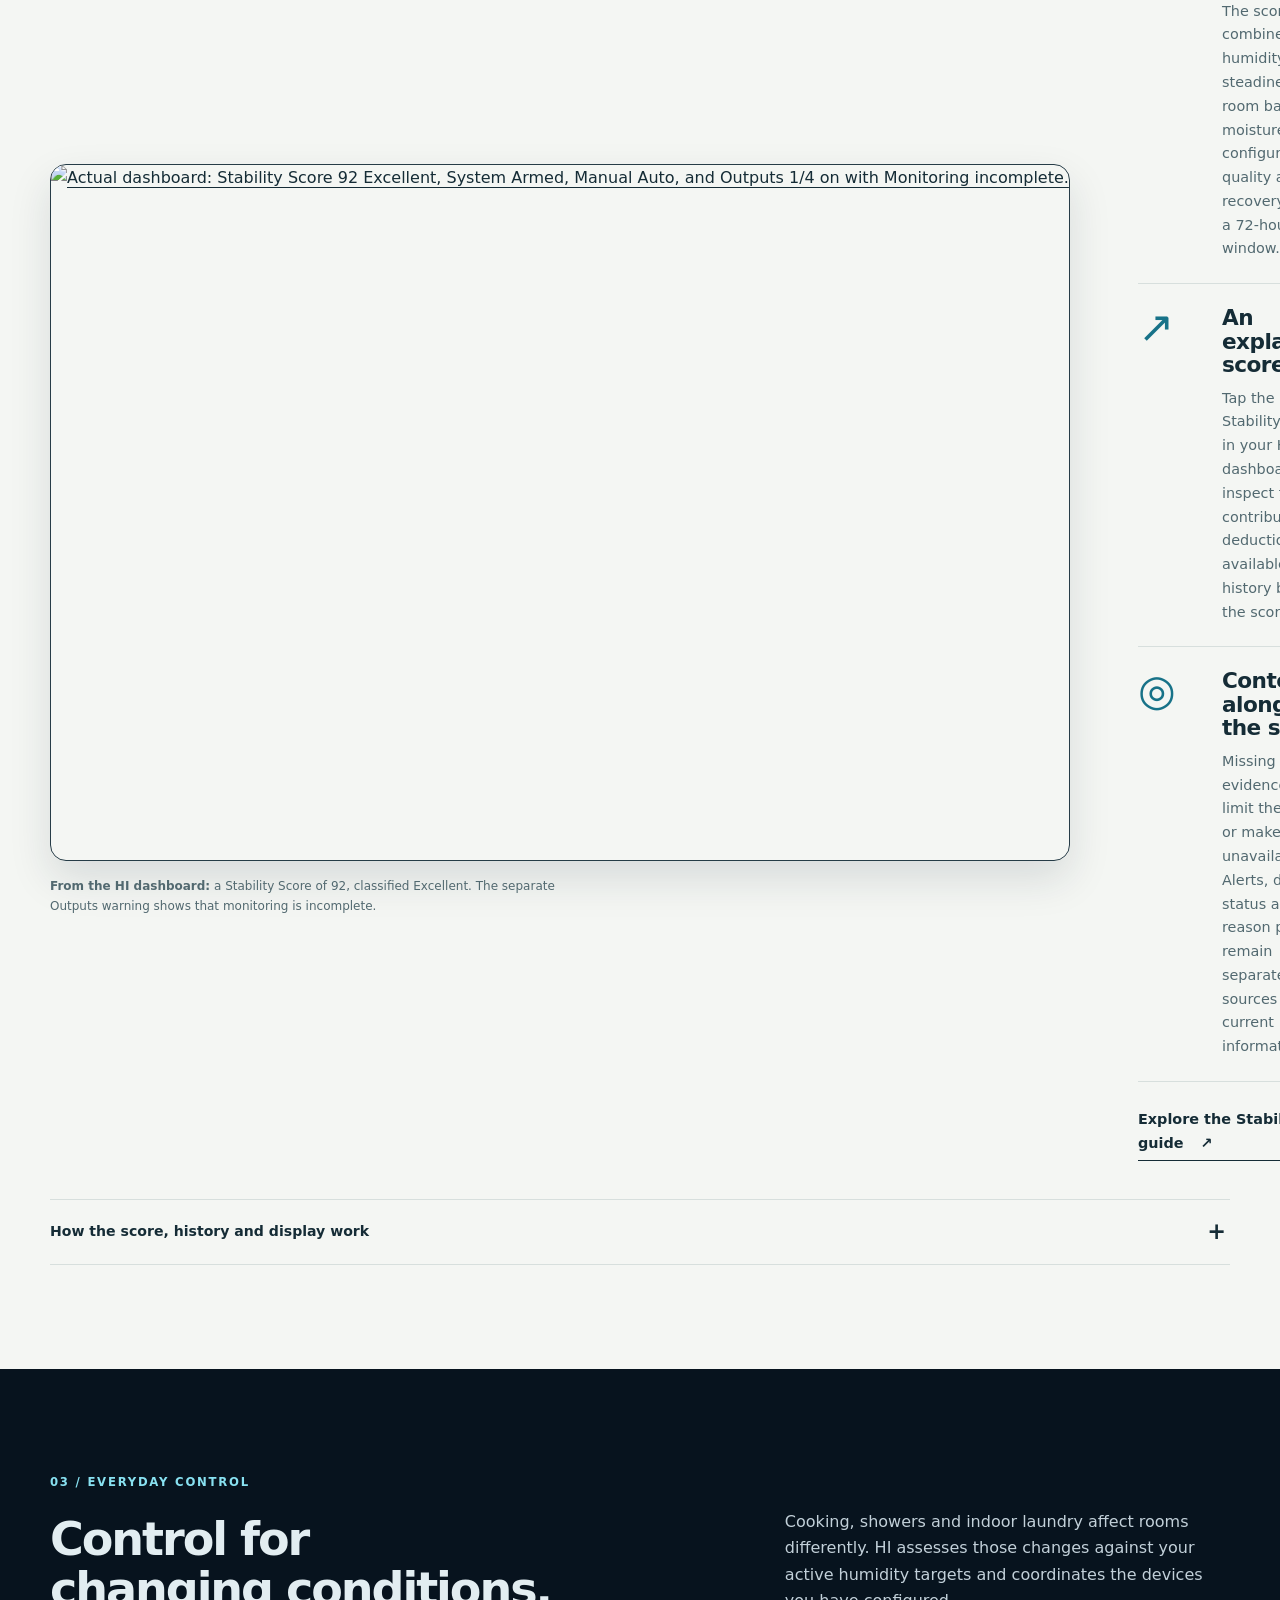
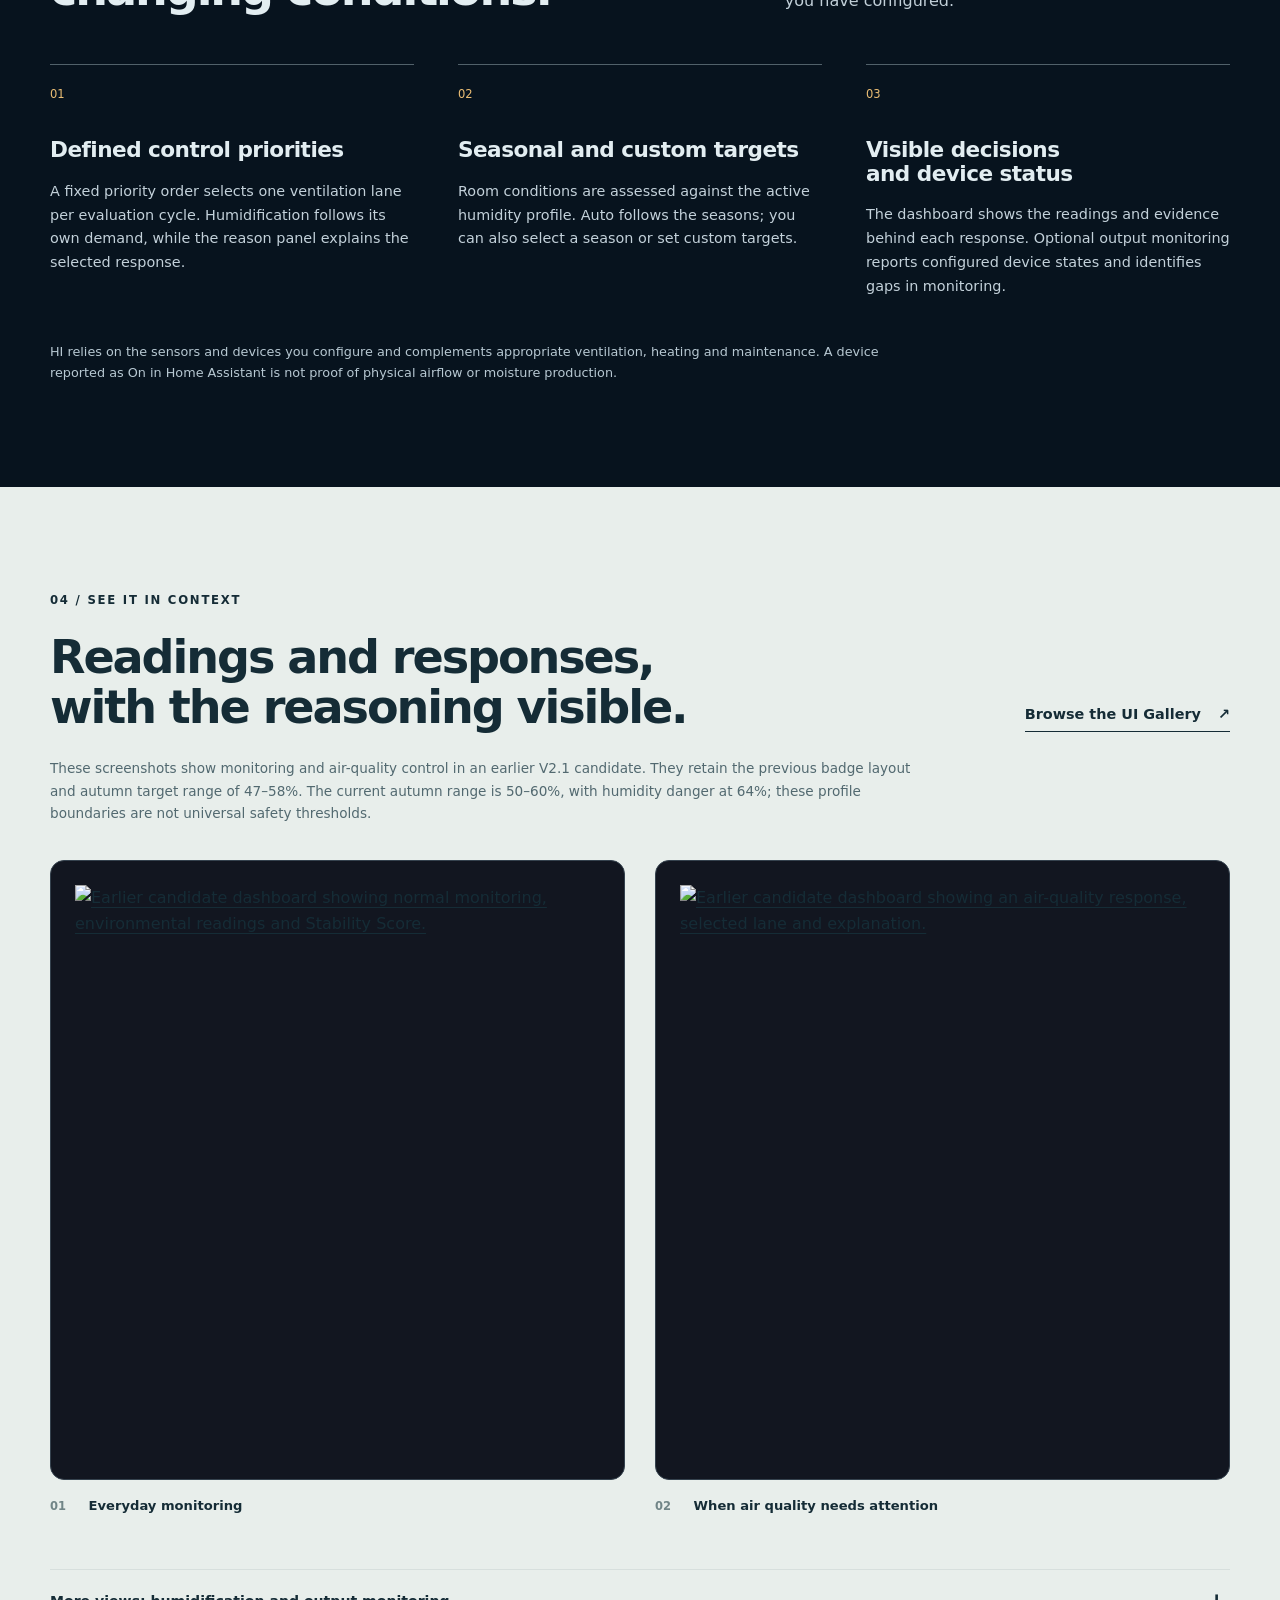
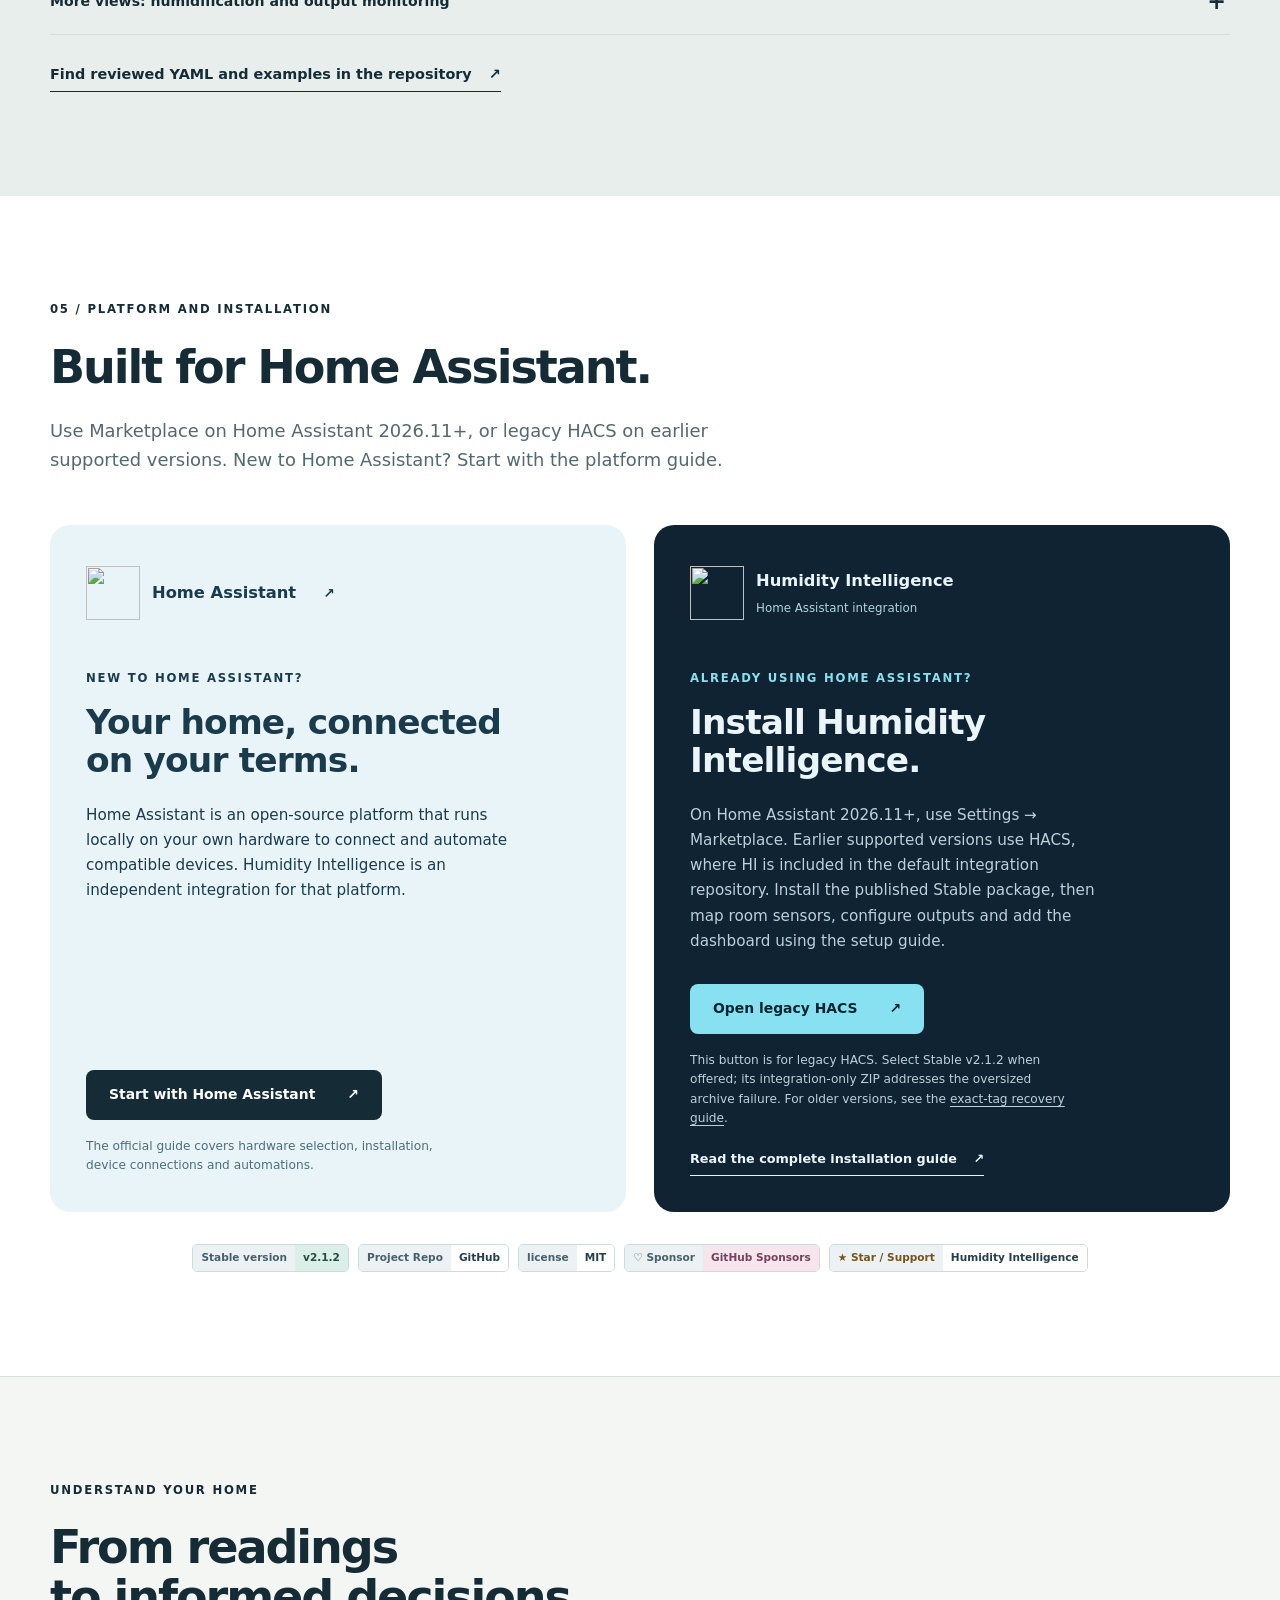
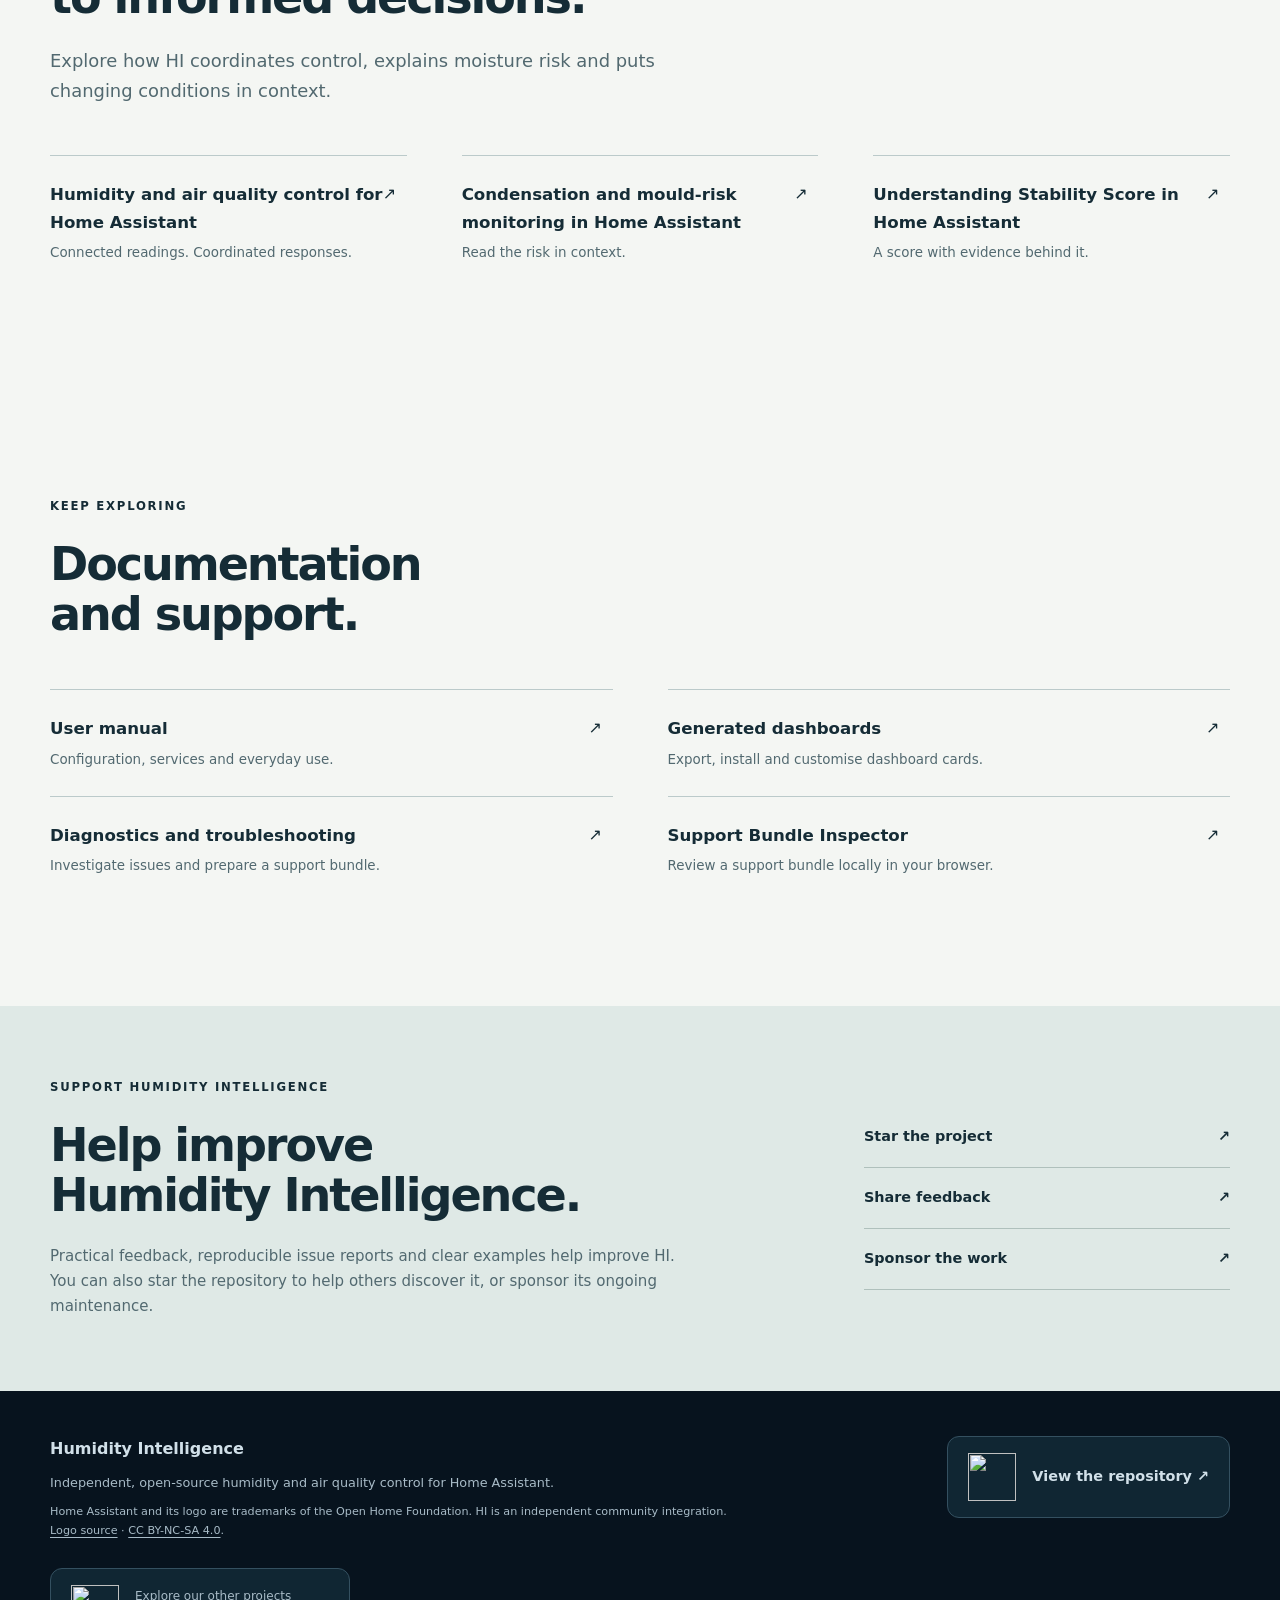
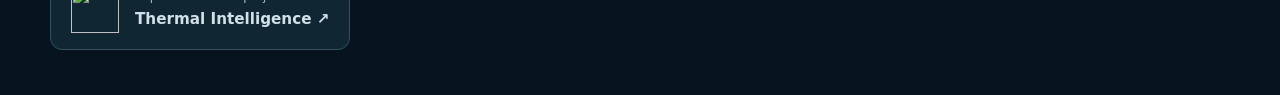
==== commit 1b91c065: "Align release-copy checks and badge with published v2.1.2" ====
--- a/site/index.html
+++ b/site/index.html
@@ -119,7 +119,7 @@
           <p class="context-note">Thanks to <a href="https://github.com/Slaybcn">@Slaybcn</a> for the report and logs, and <a href="https://github.com/Thorsten1982">@Thorsten1982</a> for confirming the Marketplace installation problem in <a href="https://github.com/senyo888/humidity-intelligence/issues/145">#145</a>.</p>
         </div>
       </div><div class="wrap">
-        <p class="context-note"><strong>The V2.1 story:</strong> <a href="https://github.com/senyo888/humidity-intelligence/releases/tag/v2.1.0">2.1.0 — Stability Score</a> · <a href="https://github.com/senyo888/humidity-intelligence/releases/tag/v2.1.1">2.1.1 — single-level dashboards and update clarity</a> · <a href="https://github.com/senyo888/humidity-intelligence/releases/tag/v2.1.2">2.1.2 — Home Assistant 2026.11 Harmonization</a>. The <a href="https://github.com/senyo888/humidity-intelligence/blob/main/CHANGELOG.md">changelog</a> preserves the complete history.</p>
+        <p class="context-note"><strong>The V2.1 story:</strong> <a href="https://github.com/senyo888/humidity-intelligence/releases/tag/v2.1.0">2.1.0 — Stability Score</a> · <a href="https://github.com/senyo888/humidity-intelligence/releases/tag/v2.1.1">2.1.1 — single-level dashboards and update clarity</a> · <a href="https://github.com/senyo888/humidity-intelligence/releases/tag/v2.1.2">2.1.2 — Home Assistant 2026.11 Harmonization</a>. The <a href="https://github.com/senyo888/humidity-intelligence/blob/main/CHANGELOG.md">changelog</a> and <a href="https://github.com/senyo888/Humidity-Intelligence/releases">release history</a> preserve the complete V2.1 story.</p>
       </div></section>
 
       <section class="about-section section" id="about" aria-labelledby="about-title">
@@ -220,7 +220,7 @@
             </article>
           </div>
           <div class="project-badges"><div class="release-badges" aria-label="Project and release links">
-              <a class="release-badge badge-release" href="https://github.com/senyo888/Humidity-Intelligence/releases" aria-label="Humidity Intelligence v2.1.2 Stable release notes"><span class="badge-key">Stable version</span><span class="badge-value">v2.1.2</span></a>
+              <a class="release-badge badge-release" href="https://github.com/senyo888/humidity-intelligence/releases/tag/v2.1.2" aria-label="Humidity Intelligence v2.1.2 Stable release notes"><span class="badge-key">Stable version</span><span class="badge-value">v2.1.2</span></a>
               <a class="release-badge badge-repo" href="https://github.com/senyo888/Humidity-Intelligence" aria-label="Humidity Intelligence project repository on GitHub"><span class="badge-key">Project Repo</span><span class="badge-value">GitHub</span></a>
               <a class="release-badge badge-license" href="https://github.com/senyo888/Humidity-Intelligence/blob/main/LICENSE" aria-label="Humidity Intelligence MIT license"><span class="badge-key">license</span><span class="badge-value">MIT</span></a>
               <a class="release-badge badge-sponsor" href="https://github.com/sponsors/senyo888" aria-label="Sponsor Humidity Intelligence through GitHub Sponsors"><span class="badge-key">♡ Sponsor</span><span class="badge-value">GitHub Sponsors</span></a>
